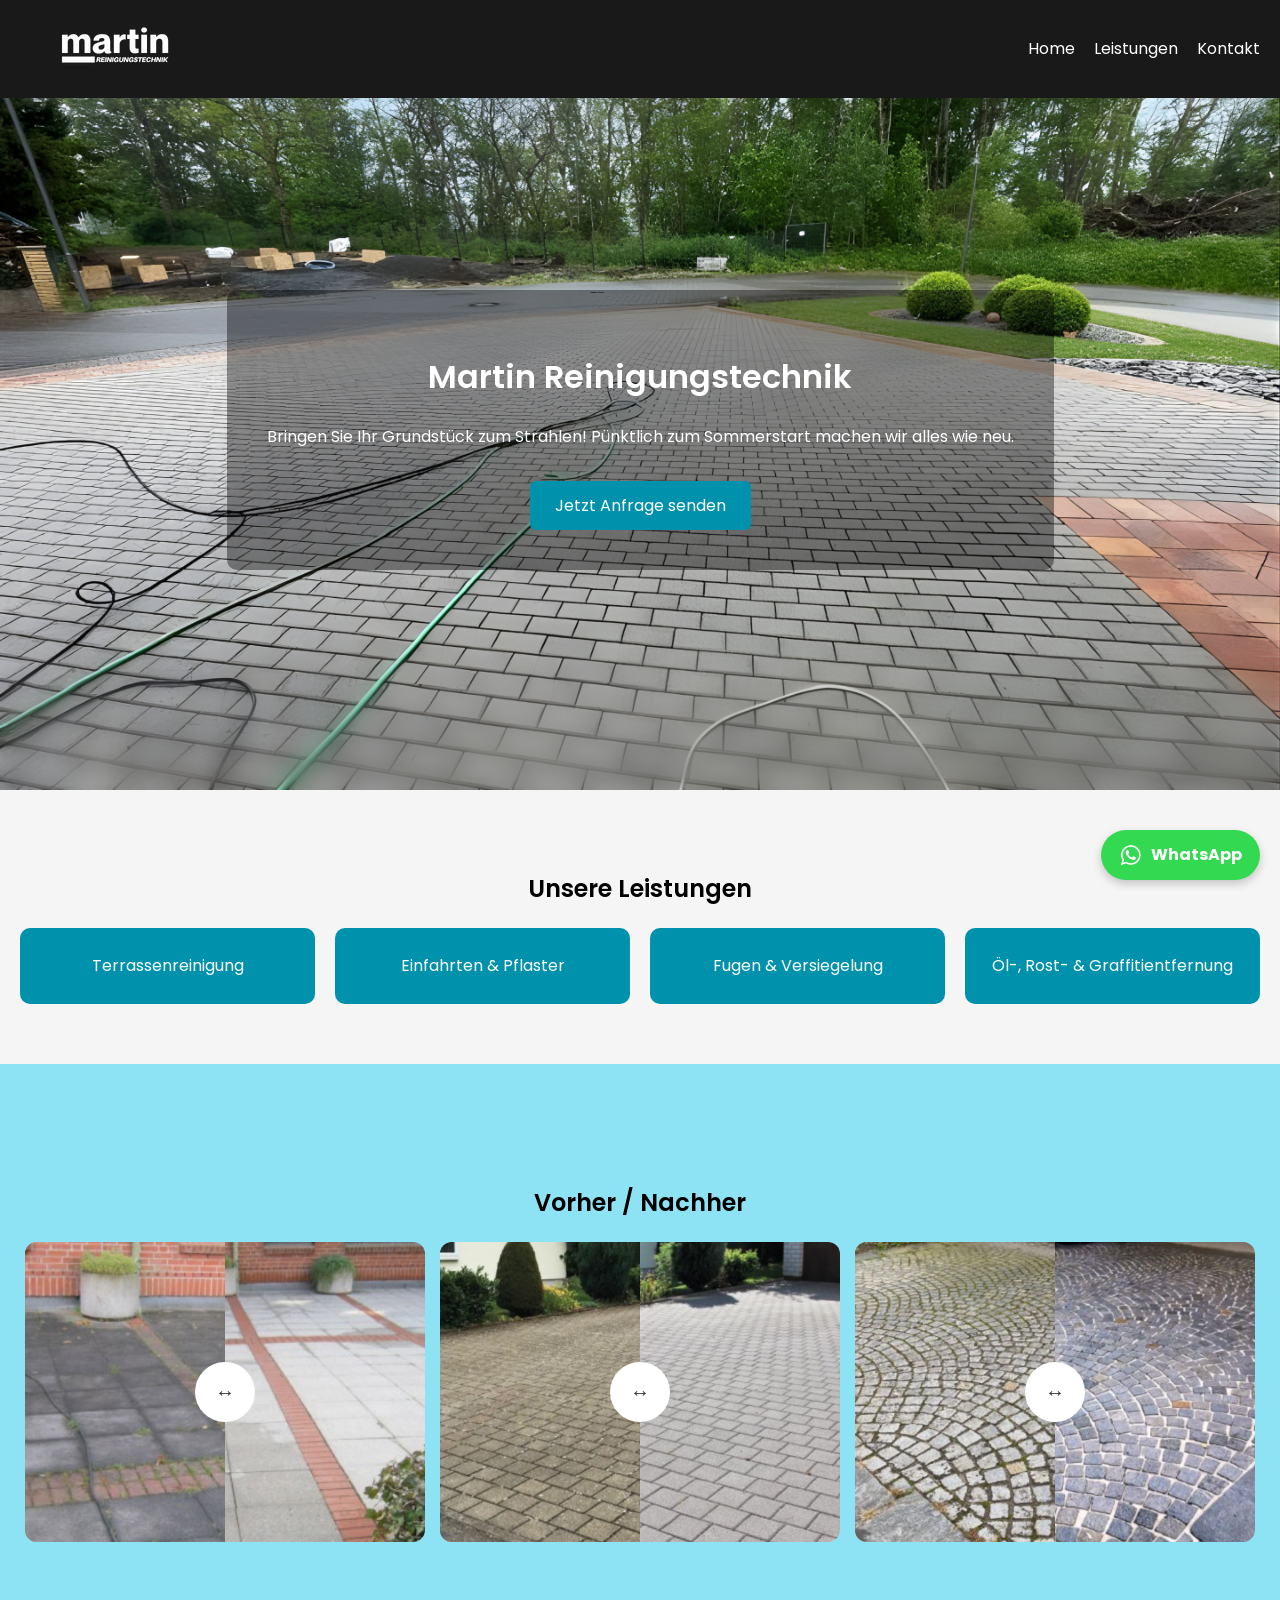
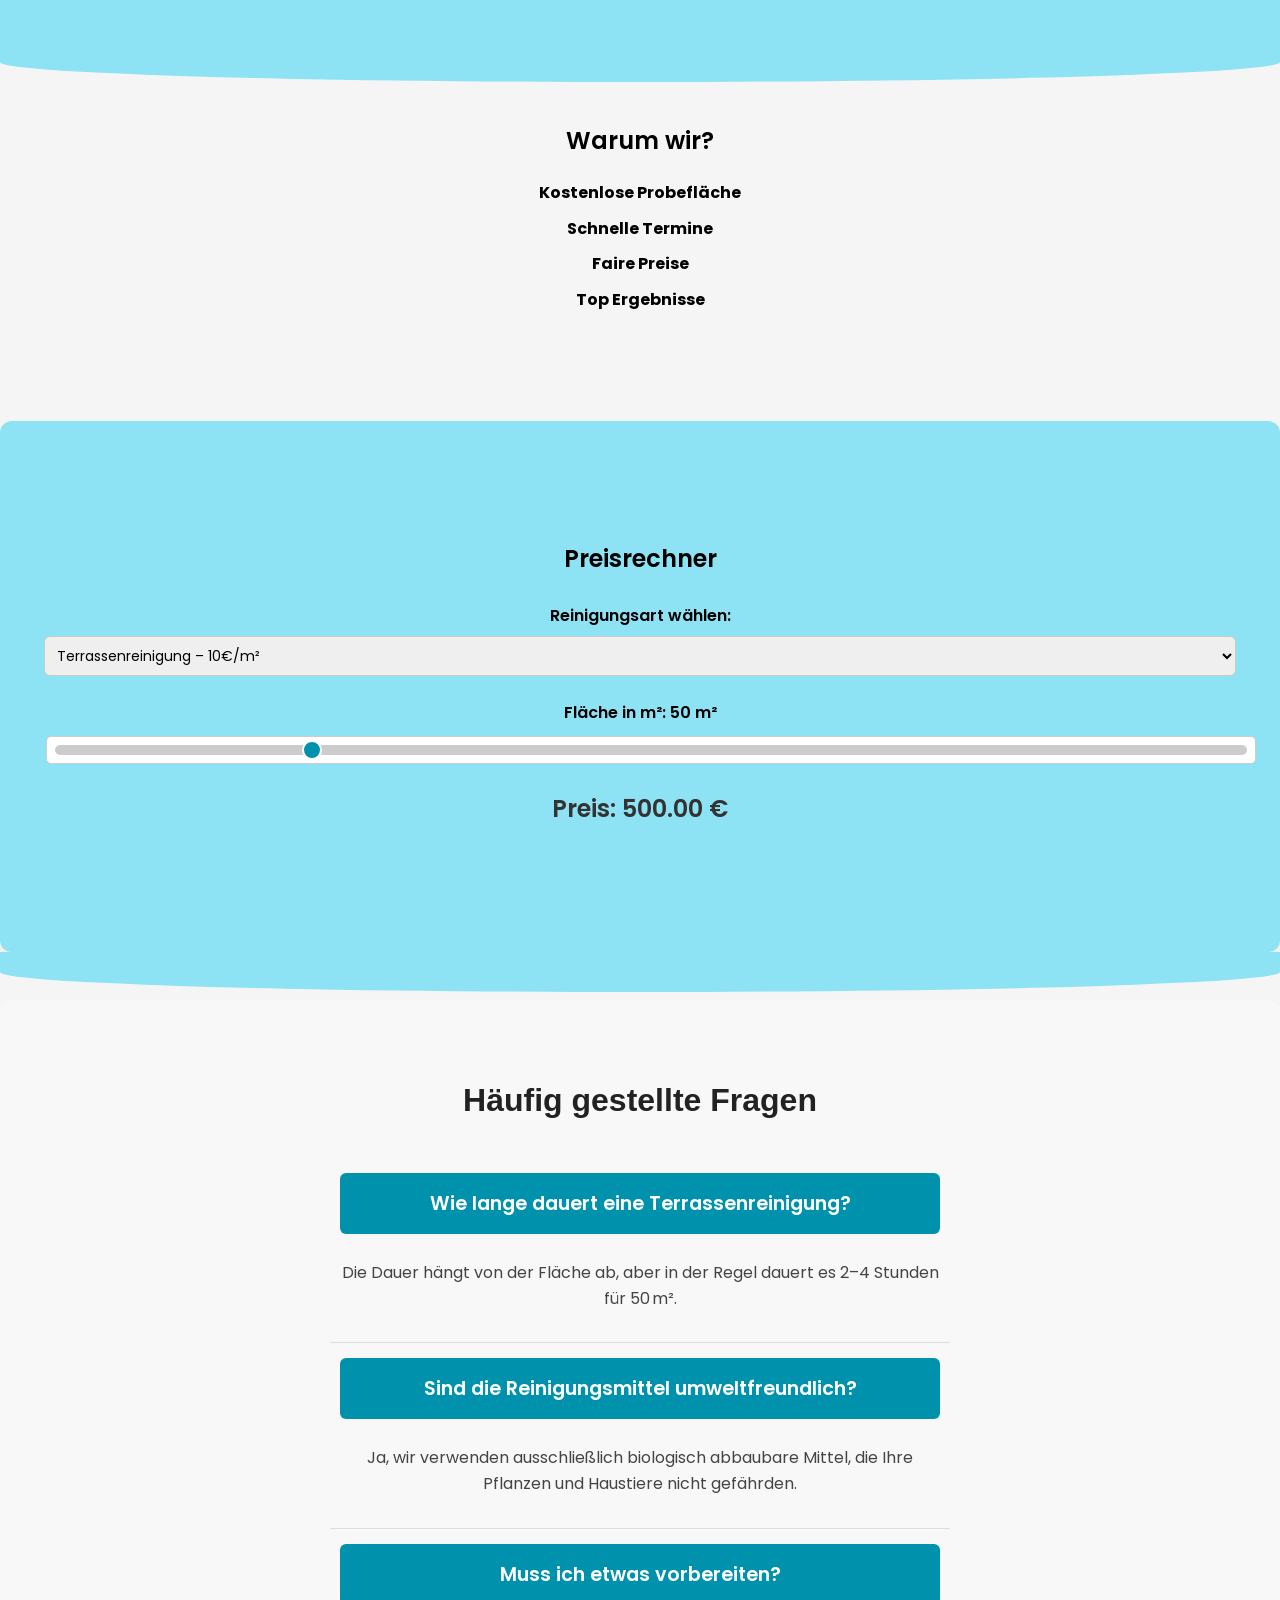
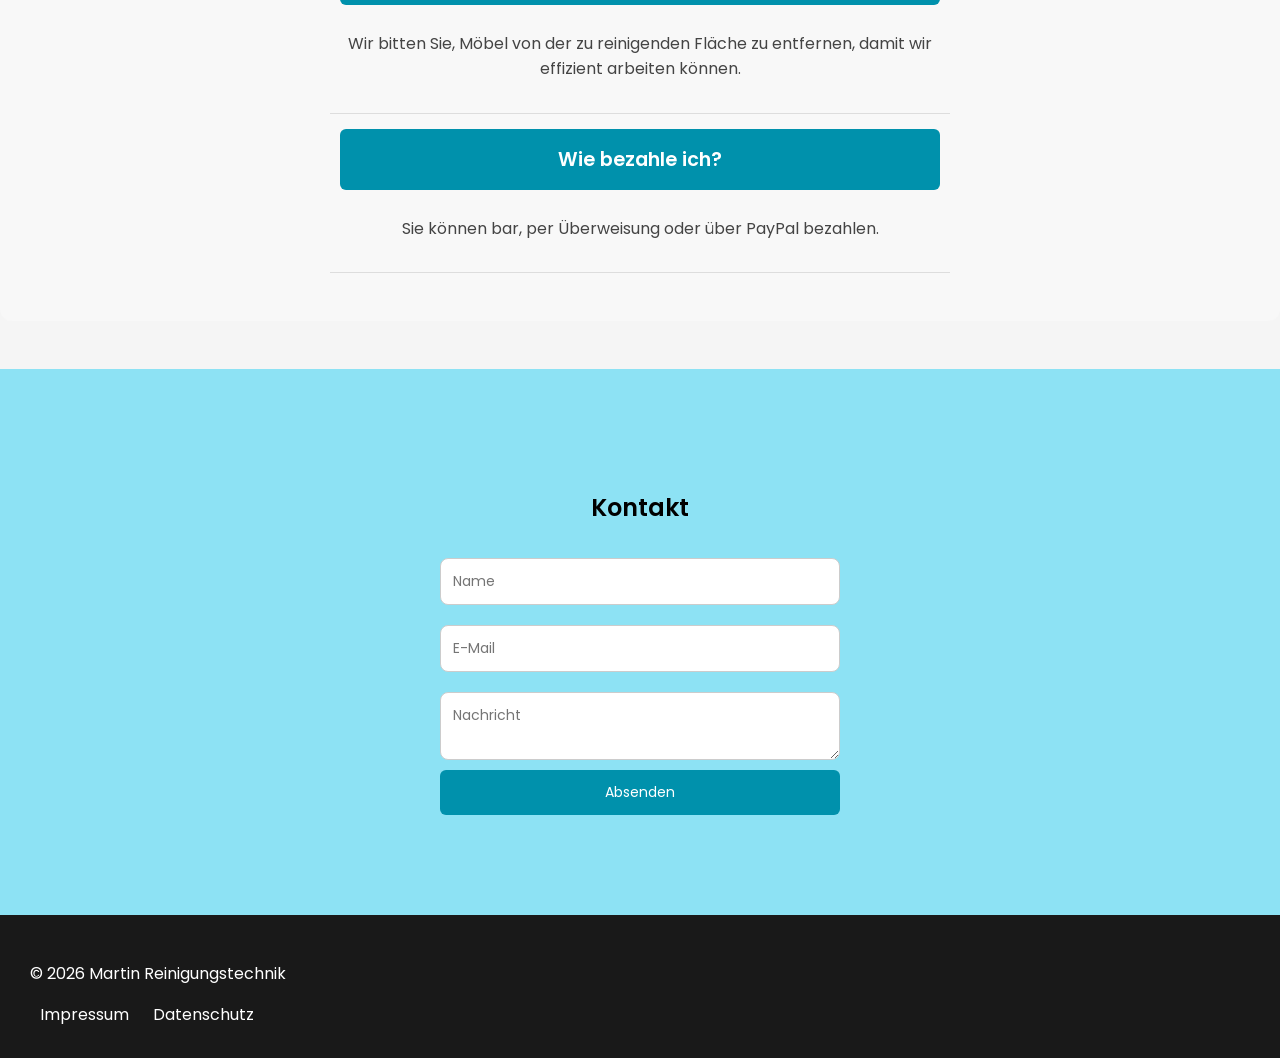
==== index.html @ 3e9d295a "Update index.html" ====
<!DOCTYPE html>
<html lang="de">
<head>
  <meta charset="UTF-8">
  <meta name="viewport" content="width=device-width, initial-scale=1.0">
  <title>Martin Reinigungstechnik Groß-Gerau</title>
  <meta property="og:title" content="Martin Reinigungstechnik">
  <meta property="og:description" content="Hofeinfahrten und Steinflächen wie neu - vom Profi">
  <link rel="icon" type="" href="">
  <link href="https://fonts.googleapis.com/css2?family=Poppins:wght@300;400;600&display=swap" rel="stylesheet">
  <link rel="stylesheet" href="css/style.css">
</head>
<body>

<!-- TOPBAR -->
<div class="topbar">
  <div class="container">
    <div class="logo">
      <img src="assets/icons/Reinigungstechnik-logo.png">
    </div>
    <nav>
      <a href="index.html">Home</a>
      <a href="index.html#leistungen">Leistungen</a>
      <a href="index.html#kontakt">Kontakt</a>
    </nav>
  </div>
</div>

<header class="hero">
  <div class="overlay">
    <h1>Martin Reinigungstechnik</h1>
    <p>Bringen Sie Ihr Grundstück zum Strahlen! Pünktlich zum Sommerstart machen wir alles wie neu.</p>
    <a href="#kontakt" class="btn">Jetzt Anfrage senden</a>
  </div>
</header>

<section class="leistungen" id="leistungen">
  <h2>Unsere Leistungen</h2>
  <div class="grid">
    <div class="card">Terrassenreinigung </div>
    <div class="card">Einfahrten & Pflaster</div>
    <div class="card">Fugen & Versiegelung</div>
    <div class="card">Öl-, Rost- & Graffitientfernung</div>
  </div>
</section>

<!-- SLIDER -->
<section class="ba-section">
  <h2>Vorher / Nachher</h2>

  <div class="ba-container">

    <div class="ba-wrap">
      <div class="ba-before" style="background-image:url('assets/images/nachher1.png');"></div>
      <div class="ba-after" style="background-image:url('assets/images/vorher1.png');"></div>
      <div class="ba-handle"></div>
    </div>

    <div class="ba-wrap">
      <div class="ba-before" style="background-image:url('assets/images/nachher2.png');"></div>
      <div class="ba-after" style="background-image:url('assets/images/vorher2.png');"></div>
      <div class="ba-handle"></div>
    </div>

    <div class="ba-wrap">
      <div class="ba-before" style="background-image:url('assets/images/nachher3.png');"></div>
      <div class="ba-after" style="background-image:url('assets/images/vorher3.png');"></div>
      <div class="ba-handle"></div>
    </div>

  </div>
</section>

<section class="vorteile">
  <h2>Warum wir?</h2>
  <ul>
    <li>Kostenlose Probefläche</li>
    <li>Schnelle Termine</li>
    <li>Faire Preise</li>
    <li>Top Ergebnisse</li>
  </ul>
</section>

  <!-- Preisrechner -->
<section class="preisrechner">
  <div class="container">
    <h2>Preisrechner</h2>
  
    <div class="input-group">
      <label for="reinigungsart">Reinigungsart wählen:</label>
      <select id="reinigungsart">
        <option value="terrasse">Terrassenreinigung – 10€/m²</option>
        <option value="einfahrt">Einfahrten & Pflaster – 12€/m²</option>
        <option value="fugen">Fugen & Versiegelung – 15€/m²</option>
      </select>
    </div>

  <div class="input-group">
    <label for="flaeche">Fläche in m²: <span id="flaecheValue">50</span> m²</label>
    <input type="range" id="flaeche" min="10" max="200" value="50">
  </div>

  <div class="preis">
    <h3>Preis: <span id="preisAnzeigen">–</span> €</h3>
  </div>
</section>

<!-- FAQ -->
<section class="faq">
  <div class="container">
  <h2>Häufig gestellte Fragen</h2>

  <div class="faq-item">
    <button class="faq-question">Wie lange dauert eine Terrassenreinigung?</button>
    <div class="faq-answer">
      <p>Die Dauer hängt von der Fläche ab, aber in der Regel dauert es 2–4 Stunden für 50 m².</p>
    </div>
  </div>

  <div class="faq-item">
    <button class="faq-question">Sind die Reinigungsmittel umweltfreundlich?</button>
    <div class="faq-answer">
      <p>Ja, wir verwenden ausschließlich biologisch abbaubare Mittel, die Ihre Pflanzen und Haustiere nicht gefährden.</p>
    </div>
  </div>

  <div class="faq-item">
    <button class="faq-question">Muss ich etwas vorbereiten?</button>
    <div class="faq-answer">
      <p>Wir bitten Sie, Möbel von der zu reinigenden Fläche zu entfernen, damit wir effizient arbeiten können.</p>
    </div>
  </div>

  <div class="faq-item">
    <button class="faq-question">Wie bezahle ich?</button>
    <div class="faq-answer">
      <p>Sie können bar, per Überweisung oder über PayPal bezahlen.</p>
    </div>
  </div>
</section>
  
<!-- NEUES ANFRAGEPORTAL -->
<section id="kontakt" class="kontakt">
  <h2>Kontakt</h2>
  <form id="contactForm">
    <input type="text" placeholder="Name" id="cfName" required>
    <input type="email" placeholder="E-Mail" id="cfEmail" required>
    <textarea placeholder="Nachricht" id="cfMessage" required></textarea>
    <button type="button" id="cfSubmit">Absenden</button>
  </form>
  <div id="cfFeedback" style="display:none; margin-top:10px; color:green;">Danke! Ihre Nachricht wurde gesendet.</div>
</section>

<footer>
  <p>© 2026 Martin Reinigungstechnik</p>
  <a href="impressum.html">Impressum</a>
  <a href="datenschutz.html">Datenschutz</a>
</footer>

<script src="js/script.js"></script>

<!-- WhatsApp Floating Button -->
<a href="https://wa.me/015567298306" target="_blank" class="whatsapp-float">
  <img src="assets/icons/whatsapp logo.png" alt="WhatsApp" />
  WhatsApp
</a>
  
</body>
</html>
---- css/style.css ----
body {
  margin:0;
  font-family: 'Poppins' , sans-serif;
  line-height:1.6;
  background: #f5f5f5;
}

/* ===== TOPBAR ===== */
.topbar {
  position:fixed;
  top:0;
  width:100%;
  background:#111;
  color:white;
  z-index:1000;
}

.topbar .container {
  display:flex;
  justify-content:space-between;
  align-items:center;
  padding:10px 20px;
}

.topbar a {
  color:white;
  margin-left:15px;
  text-decoration:none;
}

.logo {
  font-weight:bold;
}

/* Abstand wegen fixed navbar */
body {
  padding-top:60px;
}

/* ===== HERO ===== */
.hero {
  height: 80vh;
  background: url('../assets/images/HeadCover.png') center/cover no-repeat;
  color:white;
  display:flex;
  align-items:center;
  justify-content:center;
  text-align:center;
  position: relative;
  overflow: hidden;
}

.hero-img {
  width: 100%;
  height: 100%;
  object-fit: cover;
  display: block;
}

.hero::after {
  content: "";
  position: absolute;
  bottom: 0;
  left: 0;
  width: 100%;
  height: 150px;

  backdrop-filter: blur(10px);
  -webkit-backdrop-filter: blur(10px);

  mask-image: linear-gradient(to bottom, transparent, black);
  -webkit-mask-image: linear-gradient(to bottom, transparent, black);
}

.overlay {
  background:rgba(0,0,0,0.6);
  padding:40px;
  border-radius:10px;
}

.btn {
  background:#2ecc71;
  padding:12px 25px;
  color:white;
  text-decoration:none;
  display:inline-block;
  margin-top:15px;
  border-radius:5px;
}

/* ===== SECTIONS ===== */
section {
  padding:60px 20px;
  text-align:center;
}

.grid {
  display:grid;
  grid-template-columns:repeat(auto-fit,minmax(220px,1fr));
  gap:20px;
}

.card {
  background:#f4f4f4;
  padding:25px;
  border-radius:10px;
  transition:0.3s;
}

.card:hover {
  transform:translateY(-5px);
}

/* ===== SLIDER FIX ===== */
.ba-container {
  display: flex;
  gap: 5px;
  justify-content: center;
  flex-wrap: wrap;
}

.ba-wrap {
  position: relative;
  width: 100%;
  flex: 1 1 300px;
  max-width: 400px;
  height: 300px;
  margin: 0 auto;
  overflow: hidden;
  border-radius: 12px;
}

.ba-before,
.ba-after {
  position: absolute;
  top: 0;
  left: 0;
  width: 100%;
  height: 100%;
  background-size: cover;
  background-position: center;
}

.ba-after {
  clip-path: inset(0 50% 0 0);
}

.ba-handle {
  position: absolute;
  top: 50%;
  left: 50%;
  width: 60px;
  height: 60px;
  background: white;
  border-radius: 50%;
  transform: translate(-50%, -50%);
  cursor: grab;
  z-index: 10;

  display: flex;
  align-items: center;
  justify-content: center;
}

/* optional: kleiner Pfeil links/rechts */
.ba-handle::before {
  content: "↔";
  font-size: 20px;
  color: #333;
}

.ba-handle:active {
  cursor: grabbing;
}

/* ===== VORTEILE ===== */
.vorteile ul {
  list-style:none;
  padding:0;
}

.vorteile li {
  margin:10px 0;
  font-weight:bold;
}

/* ===== KONTAKT ===== */
.kontakt form {
  display:flex;
  flex-direction:column;
  max-width:400px;
  margin:auto;
}

.kontakt input,
.kontakt textarea {
  margin:10px 0;
  padding:12px;
  border-radius:5px;
  border:1px solid #ccc;
}

button {
  background:#2ecc71;
  color:white;
  padding:12px;
  border:none;
  border-radius:5px;
}

.whatsapp {
  display:inline-block;
  margin-top:15px;
  background:#25D366;
  color:white;
  padding:12px 20px;
  border-radius:5px;
}

/* ===== FOOTER ===== */
footer {
  background:#222;
  color:white;
  padding:30px;
}

footer a {
  color:#2ecc71;
  margin:0 10px;
}

/* ===== TEXT SEITEN (IMPRESSUM/DATENSCHUTZ) ===== */
.text-page {
  max-width:800px;
  margin:100px auto 50px; /* Abstand nach oben wegen Topbar */
  padding:20px;
  text-align:left;
}

.text-page h1 {
  margin-bottom:20px;
  font-size:28px;
}

.text-page p {
  margin-bottom:15px;
  line-height:1.7;
}

.preisrechner {
  background: #f9f9f9;
  padding: 2rem;
  margin: 2rem 0;
  border-radius: 12px;
  box-shadow: 0 4px 10px rgba(0,0,0,0.05);
}

.preisrechner h2 {
  text-align: center;
  margin-bottom: 1.5rem;
}

.input-group {
  margin-bottom: 1.5rem;
  display: flex;
  flex-direction: column;
}

.input-group label {
  margin-bottom: 0.5rem;
  font-weight: 600;
}

.input-group select,
.input-group input[type="range"] {
  padding: 0.5rem;
  border-radius: 6px;
  border: 1px solid #ccc;
}

.input-group input[type="range"] {
  width: 100%;
}

.preis h3 {
  text-align: center;
  font-size: 1.5rem;
  margin-top: 1rem;
  color: #333;
}

/* FAQ */
.faq {
  background: #f8f8f8; /* hellgrau, damit Fragen sichtbar sind */
  padding: 3rem 1.5rem;
  border-radius: 12px;
  margin: 3rem 0;
}

.faq h2 {
  font-family: 'Arial', sans-serif; /* gleiche Schrift wie restliche Seite */
  font-size: 2rem;
  text-align: center;
  color: #222; /* dunkle Farbe passend zu Überschriften */
  margin-bottom: 2rem;
}

.faq-item {
  margin-bottom: 1rem;
  border-bottom: 1px solid #ddd;
}

.faq-question {
  width: 100%;
  text-align: left;
  padding: 1rem 0;
  font-family: inherit;
  font-size: 1.2rem;
  font-weight: 600;
  color: #222;
  border: none;
  background: none;
  cursor: pointer;
}

.faq-answer {
  display: none;
  padding: 0.5rem 0 1rem 0;
  font-family: inherit;
  font-size: 1rem;
  color: #444;
}

/* Container fix für mittige Felder */
.container {
  max-width: 1200px; /* oder 1000px, je nach Layout */
  margin: 0 auto;
  padding: 0 1.5rem;
}

/* Preisrechner / FAQ */
.preisrechner .rechner,
.faq .faq-item {
  margin: 0 auto;
  width: 100%;
  max-width: 600px; /* begrenzt die Breite */
}

/* FAQ Fragen/Antworten */
.faq-question {
  width: 100%;
}

/* ===== Floating WhatsApp Button ===== */
.whatsapp-float {
  position: fixed;
  bottom: 20px;
  right: 20px;
  background: #32D951; /* neues Grün */
  color: white;
  padding: 12px 18px;
  border-radius: 50px;
  font-weight: bold;
  text-decoration: none;
  display: flex;
  align-items: center;
  gap: 8px;
  box-shadow: 0 4px 10px rgba(0,0,0,0.2);
  transition: transform 0.2s, box-shadow 0.2s;
  z-index: 10000;
}

.whatsapp-float:hover {
  transform: translateY(-3px);
  box-shadow: 0 6px 15px rgba(0,0,0,0.3);
}

.whatsapp-float img {
  width: 24px;
  height: 24px;
}

/* ===== FINAL SECTION STYLING FIX ===== */

.ba-section {
  background: #8DE2F4 !important;
}

.preisrechner {
  background: #8DE2F4 !important;
}

.kontakt {
  background: #8DE2F4 !important;
}

/* Mehr Abstand */
.ba-section,
.preisrechner,
.kontakt {
  padding: 100px 20px !important;
  position: relative;
}

/* Sichtbare Wellen */
.ba-section::after {
  content: "";
  position: absolute;
  bottom: -40px;
  left: 0;
  width: 100%;
  height: 40px;
  background: #8DE2F4;
  border-bottom-left-radius: 100% 40px;
  border-bottom-right-radius: 100% 40px;
}

.preisrechner::after {
  content: "";
  position: absolute;
  bottom: -40px;
  left: 0;
  width: 100%;
  height: 40px;
  background: #8DE2F4;
  border-bottom-left-radius: 100% 40px;
  border-bottom-right-radius: 100% 40px;
}

/* ===== GLOBAL FONT ===== */
body {
  font-family: 'Poppins', sans-serif;
}

/* ===== LEISTUNGEN BOXEN ===== */
.card {
  background: #0091AC !important;
  color: white !important;
  padding: 25px;
  border-radius: 10px;
  transition: 0.3s;
}

.card:hover {
  transform: translateY(-5px);
  opacity: 0.9;
}

/* ===== BUTTONS (Hero + Kontakt) ===== */
.btn,
button,
#cfSubmit {
  background: #0091AC !important;
  color: white !important;
  border: none;
  border-radius: 6px;
  padding: 12px 25px;
  cursor: pointer;
  transition: 0.3s;
}

.btn:hover,
button:hover,
#cfSubmit:hover {
  background: #007a91 !important;
}

/* ===== HEADER / HERO ===== */

/* Overlay ggf. anpassen */
.overlay {
  background: rgba(0,0,0,0.4);
}

/* ===== FOOTER ===== */
footer {
  background: #191919 !important;
  color: white;
}

/* Footer Links weiß */
footer a {
  color: white !important;
  text-decoration: none;
}

footer a:hover {
  text-decoration: underline;
}

/* ===== NAVBAR (optional angleichen) ===== */
.topbar {
  background: #191919 !important;
}

/* Links in Navbar */
.topbar a {
  color: white;
}

h1, h2, h3 {
  font-weight: 600;
}

/* ===== RANGE SLIDER STYLE ===== */
input[type="range"] {
  -webkit-appearance: none;
  width: 100%;
  height: 6px;
  background: #ddd;
  border-radius: 5px;
  outline: none;
}

/* Track (Chrome) */
input[type="range"]::-webkit-slider-runnable-track {
  height: 6px;
  background: #0091AC;
  border-radius: 5px;
}

/* Thumb (der Punkt) */
input[type="range"]::-webkit-slider-thumb {
  -webkit-appearance: none;
  width: 18px;
  height: 18px;
  background: #0091AC;
  border-radius: 50%;
  cursor: pointer;
  margin-top: -6px;
}

/* Firefox */
input[type="range"]::-moz-range-track {
  background: #0091AC;
}

input[type="range"]::-moz-range-thumb {
  background: #0091AC;
  border: none;
  border-radius: 50%;
  width: 18px;
  height: 18px;
}

input,
textarea,
select,
button {
  font-family: 'Poppins', sans-serif;
  font-size: 14px;
}

.kontakt input,
.kontakt textarea {
  border-radius: 8px;
  border: 1px solid #ccc;
  padding: 12px;
}

.kontakt input:focus,
.kontakt textarea:focus {
  outline: none;
  border-color: #0091AC;
  box-shadow: 0 0 0 2px rgba(0,145,172,0.2);
}

/* ===== FAQ FRAGEN + ANTWORTEN ZENTRIERT ===== */
.faq-item {
  display: flex;
  flex-direction: column;
  align-items: center; /* zentriert horizontal */
  justify-content: center;
  text-align: center; /* Text innerhalb zentrieren */
  padding: 15px 10px; /* optional: Abstand innen */
}

.faq-question {
  display: inline-block; /* wichtig, damit max-width wirkt */
  text-align: center;
  width: 100%;
  max-width: 600px;
}

.faq-answer {
  display: block; /* block für volle Breite */
  text-align: center;
  width: 100%;
  max-width: 600px;
  margin-top: 10px;
  padding: 0 5px; /* optional: etwas Innenabstand */
}

/* ===== PREISRECHNER SLIDER ===== */
#flaeche {
  -webkit-appearance: none;
  width: 100%;
  height: 10px; /* Track-Höhe */
  background: #fff; /* Slider-Hintergrund bleibt weiß */
  border-radius: 5px;
  outline: none;
  position: relative;
}

/* Linie selbst (grau) mit Pseudo-Element */
#flaeche::-webkit-slider-runnable-track {
  height: 10px;
  background: #ccc; /* graue Linie */
  border-radius: 5px;
}

#flaeche::-moz-range-track {
  height: 10px;
  background: #ccc; /* Firefox graue Linie */
  border-radius: 5px;
}

/* Punkt (Thumb) */
#flaeche::-webkit-slider-thumb {
  -webkit-appearance: none;
  width: 20px;
  height: 20px;
  background: #0091AC; /* blauer Punkt */
  border-radius: 50%;
  border: 2px solid white;
  cursor: pointer;
  margin-top: -5px; /* zentriert auf Track */
  transition: transform 0.2s;
}

#flaeche::-moz-range-thumb {
  width: 20px;
  height: 20px;
  background: #0091AC;
  border-radius: 50%;
  border: 2px solid white;
  cursor: pointer;
  transition: transform 0.2s;
}

/* optional Hover-Effekt auf Punkt */
#flaeche::-webkit-slider-thumb:hover {
  transform: scale(1.2);
}

#flaeche::-moz-range-thumb:hover {
  transform: scale(1.2);
}

/* ===== TOPBAR HEIGHT ===== */
.topbar {
  padding: 15px 20px; /* statt vorher 10px */
}

body {
  padding-top: 70px; /* damit Inhalt nicht unter Topbar rutscht */
}

.text-page {
  max-width: 800px;
  margin: 120px auto 60px;
  padding: 30px;
  background: white;
  border-radius: 12px;
  box-shadow: 0 5px 20px rgba(0,0,0,0.05);
}
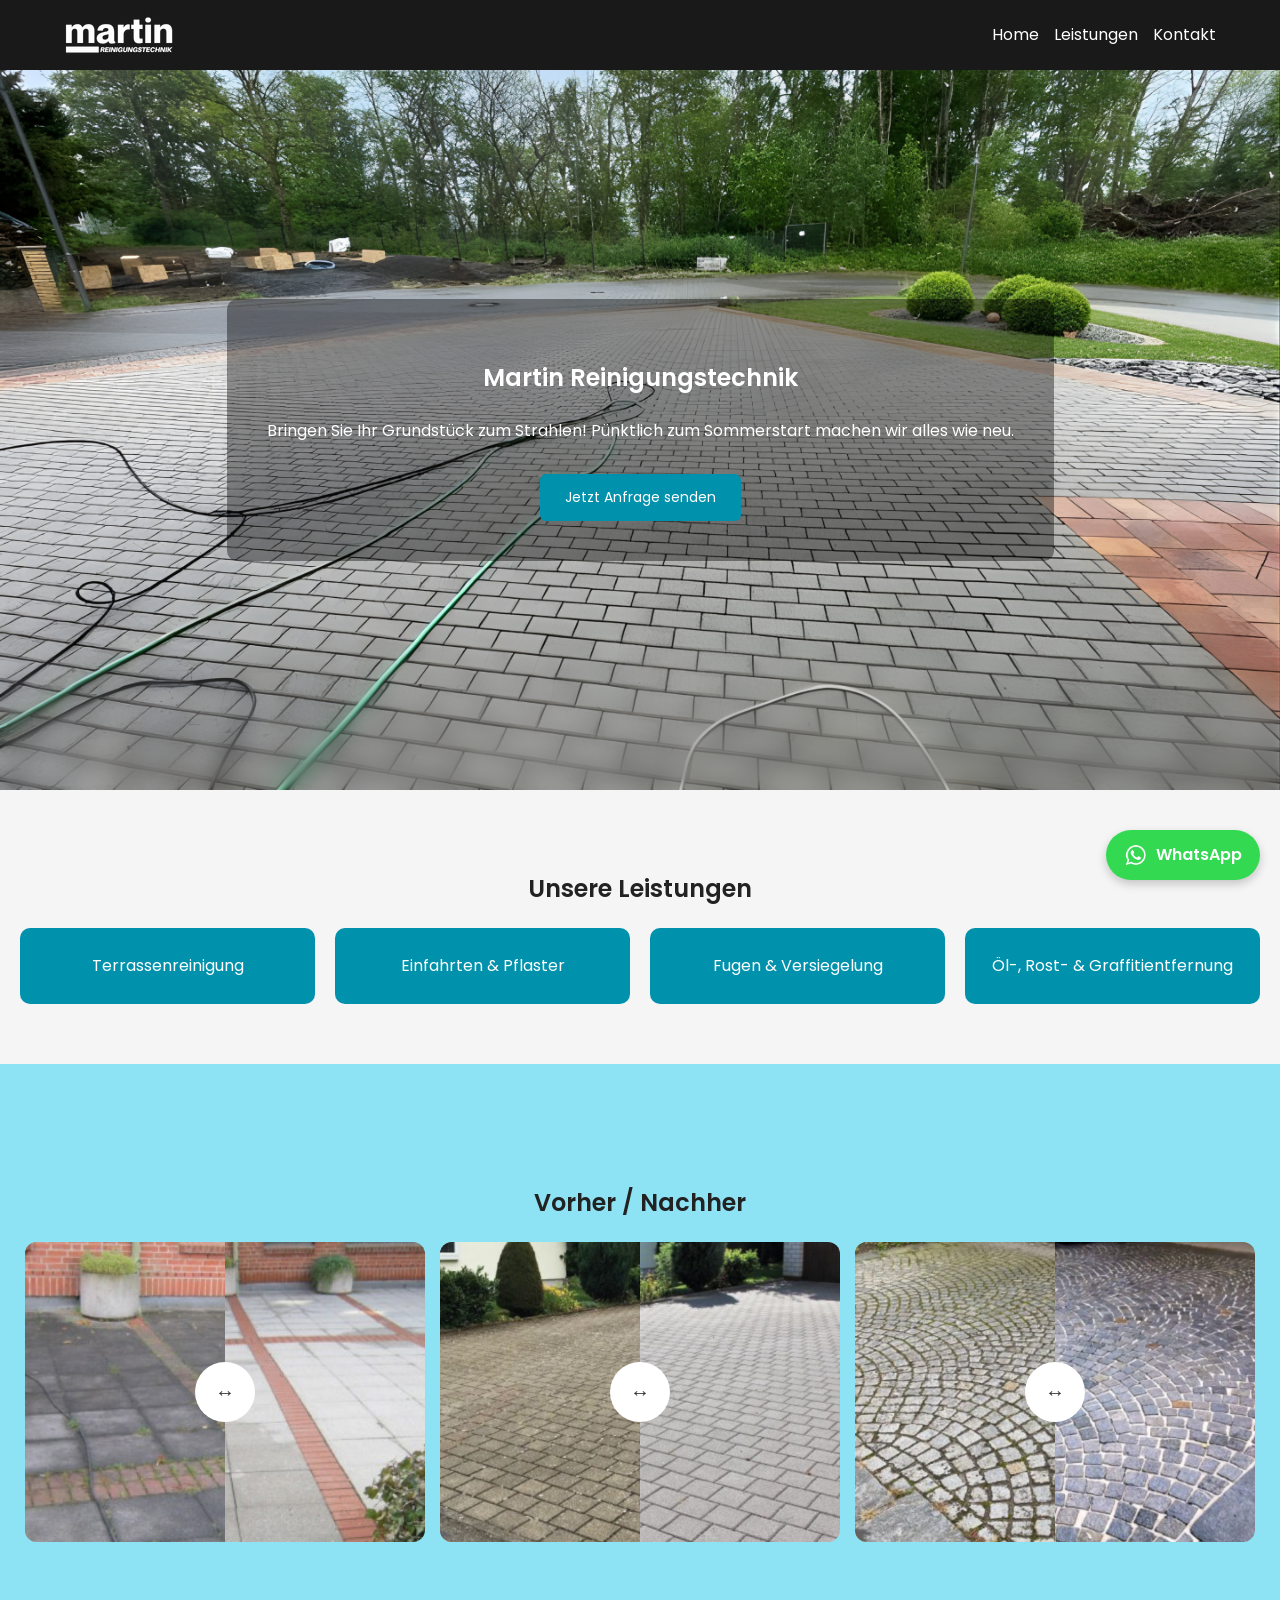
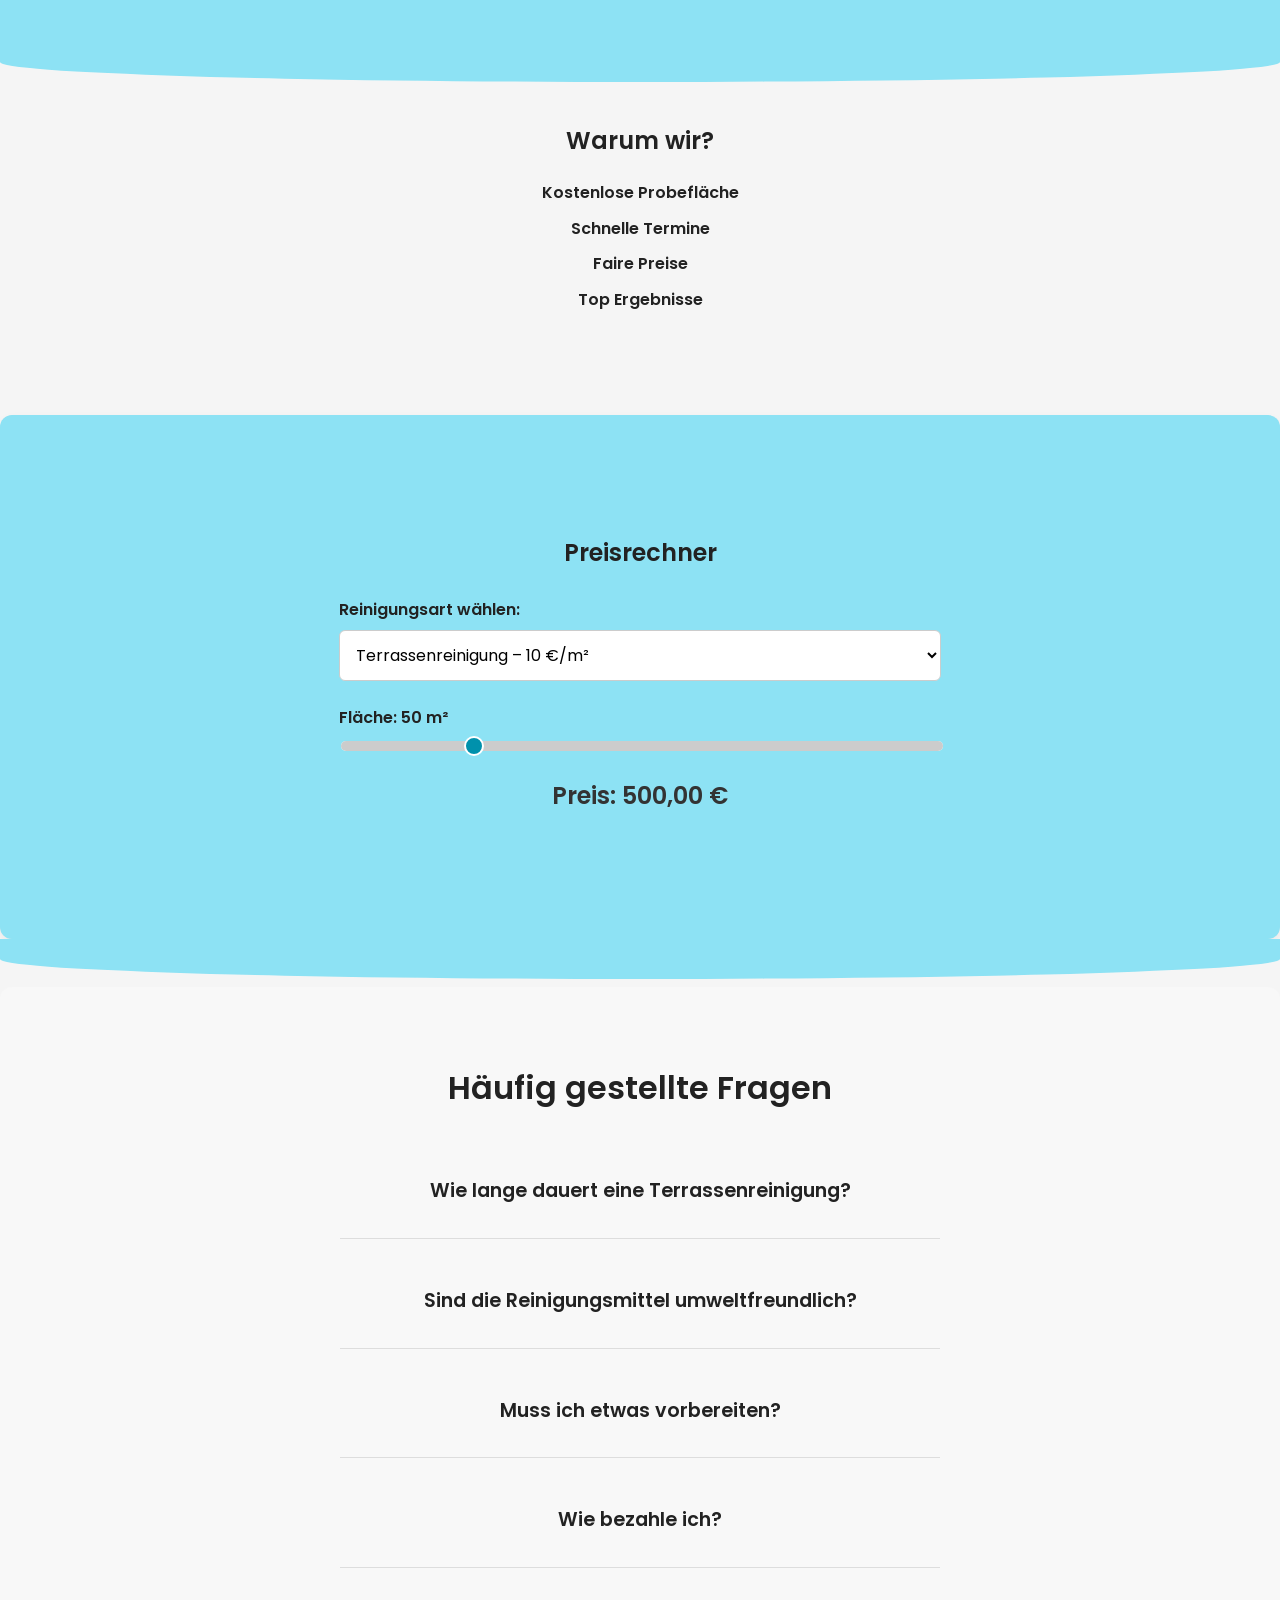
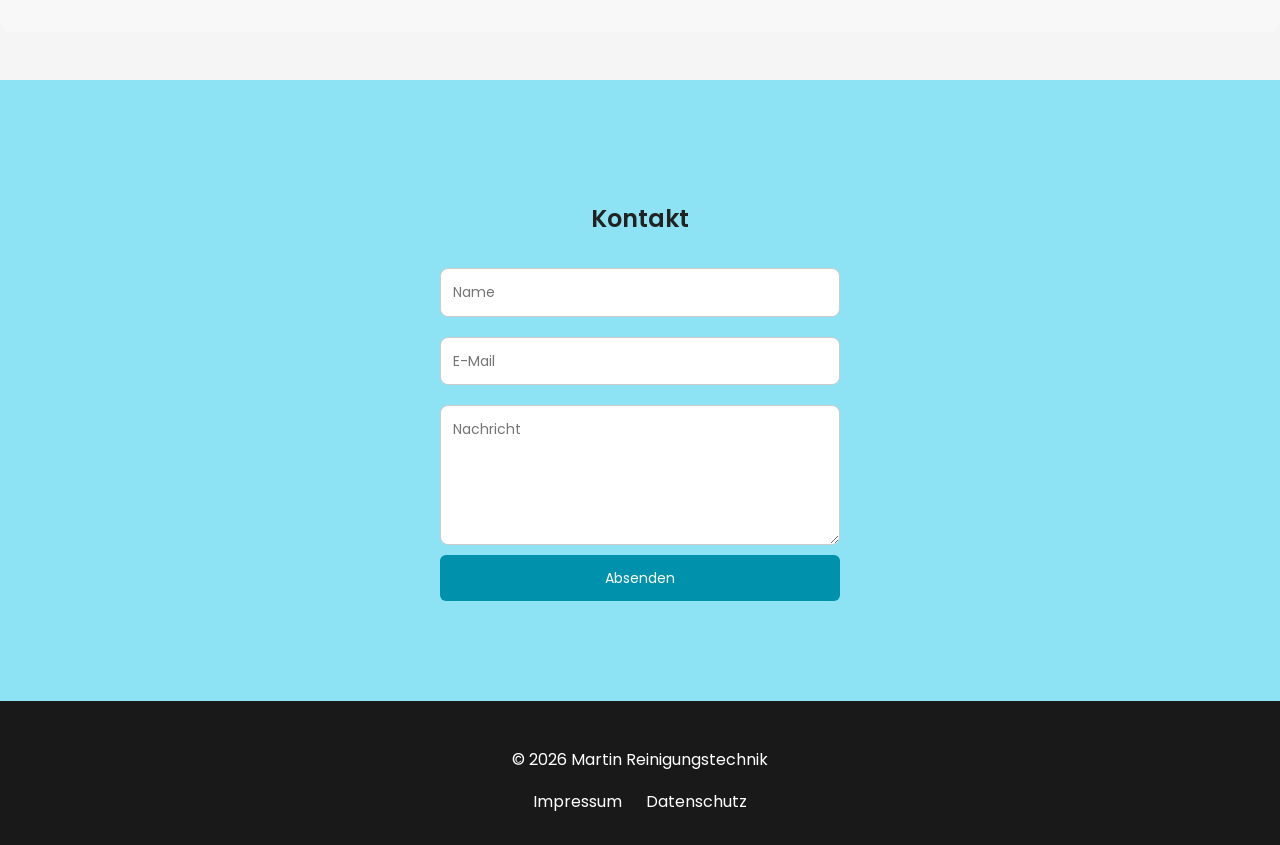
==== commit 609bfe10: "Clean up CSS and page structure" ====
--- a/index.html
+++ b/index.html
@@ -4,166 +4,173 @@
   <meta charset="UTF-8">
   <meta name="viewport" content="width=device-width, initial-scale=1.0">
   <title>Martin Reinigungstechnik Groß-Gerau</title>
+  <meta name="description" content="Professionelle Reinigung von Terrassen, Einfahrten und Pflasterflächen im Raum Groß-Gerau.">
   <meta property="og:title" content="Martin Reinigungstechnik">
-  <meta property="og:description" content="Hofeinfahrten und Steinflächen wie neu - vom Profi">
-  <link rel="icon" type="" href="">
+  <meta property="og:description" content="Hofeinfahrten und Steinflächen wie neu – vom Profi.">
+  <link rel="icon" type="image/png" href="assets/icons/m.png">
+  <link rel="preconnect" href="https://fonts.googleapis.com">
+  <link rel="preconnect" href="https://fonts.gstatic.com" crossorigin>
   <link href="https://fonts.googleapis.com/css2?family=Poppins:wght@300;400;600&display=swap" rel="stylesheet">
   <link rel="stylesheet" href="css/style.css">
 </head>
 <body>
+  <header class="topbar">
+    <div class="container">
+      <a class="logo" href="index.html" aria-label="Zur Startseite">
+        <img src="assets/icons/Reinigungstechnik-logo.png" alt="Martin Reinigungstechnik">
+      </a>
 
-<!-- TOPBAR -->
-<div class="topbar">
-  <div class="container">
-    <div class="logo">
-      <img src="assets/icons/Reinigungstechnik-logo.png">
+      <nav aria-label="Hauptnavigation">
+        <a href="index.html">Home</a>
+        <a href="#leistungen">Leistungen</a>
+        <a href="#kontakt">Kontakt</a>
+      </nav>
     </div>
-    <nav>
-      <a href="index.html">Home</a>
-      <a href="index.html#leistungen">Leistungen</a>
-      <a href="index.html#kontakt">Kontakt</a>
-    </nav>
-  </div>
-</div>
+  </header>
 
-<header class="hero">
-  <div class="overlay">
-    <h1>Martin Reinigungstechnik</h1>
-    <p>Bringen Sie Ihr Grundstück zum Strahlen! Pünktlich zum Sommerstart machen wir alles wie neu.</p>
-    <a href="#kontakt" class="btn">Jetzt Anfrage senden</a>
-  </div>
-</header>
+  <main>
+    <section class="hero">
+      <div class="overlay">
+        <h1>Martin Reinigungstechnik</h1>
+        <p>Bringen Sie Ihr Grundstück zum Strahlen! Pünktlich zum Sommerstart machen wir alles wie neu.</p>
+        <a href="#kontakt" class="btn">Jetzt Anfrage senden</a>
+      </div>
+    </section>
 
-<section class="leistungen" id="leistungen">
-  <h2>Unsere Leistungen</h2>
-  <div class="grid">
-    <div class="card">Terrassenreinigung </div>
-    <div class="card">Einfahrten & Pflaster</div>
-    <div class="card">Fugen & Versiegelung</div>
-    <div class="card">Öl-, Rost- & Graffitientfernung</div>
-  </div>
-</section>
+    <section class="leistungen" id="leistungen">
+      <h2>Unsere Leistungen</h2>
+      <div class="grid">
+        <div class="card">Terrassenreinigung</div>
+        <div class="card">Einfahrten &amp; Pflaster</div>
+        <div class="card">Fugen &amp; Versiegelung</div>
+        <div class="card">Öl-, Rost- &amp; Graffitientfernung</div>
+      </div>
+    </section>
 
-<!-- SLIDER -->
-<section class="ba-section">
-  <h2>Vorher / Nachher</h2>
+    <section class="ba-section" aria-labelledby="ba-heading">
+      <h2 id="ba-heading">Vorher / Nachher</h2>
 
-  <div class="ba-container">
+      <div class="ba-container">
+        <div class="ba-wrap">
+          <div class="ba-before" style="background-image: url('assets/images/nachher1.png');"></div>
+          <div class="ba-after" style="background-image: url('assets/images/vorher1.png');"></div>
+          <button class="ba-handle" type="button" aria-label="Vorher-Nachher-Vergleich verschieben"></button>
+        </div>
 
-    <div class="ba-wrap">
-      <div class="ba-before" style="background-image:url('assets/images/nachher1.png');"></div>
-      <div class="ba-after" style="background-image:url('assets/images/vorher1.png');"></div>
-      <div class="ba-handle"></div>
-    </div>
+        <div class="ba-wrap">
+          <div class="ba-before" style="background-image: url('assets/images/nachher2.png');"></div>
+          <div class="ba-after" style="background-image: url('assets/images/vorher2.png');"></div>
+          <button class="ba-handle" type="button" aria-label="Vorher-Nachher-Vergleich verschieben"></button>
+        </div>
 
-    <div class="ba-wrap">
-      <div class="ba-before" style="background-image:url('assets/images/nachher2.png');"></div>
-      <div class="ba-after" style="background-image:url('assets/images/vorher2.png');"></div>
-      <div class="ba-handle"></div>
-    </div>
+        <div class="ba-wrap">
+          <div class="ba-before" style="background-image: url('assets/images/nachher3.png');"></div>
+          <div class="ba-after" style="background-image: url('assets/images/vorher3.png');"></div>
+          <button class="ba-handle" type="button" aria-label="Vorher-Nachher-Vergleich verschieben"></button>
+        </div>
+      </div>
+    </section>
 
-    <div class="ba-wrap">
-      <div class="ba-before" style="background-image:url('assets/images/nachher3.png');"></div>
-      <div class="ba-after" style="background-image:url('assets/images/vorher3.png');"></div>
-      <div class="ba-handle"></div>
-    </div>
+    <section class="vorteile">
+      <h2>Warum wir?</h2>
+      <ul>
+        <li>Kostenlose Probefläche</li>
+        <li>Schnelle Termine</li>
+        <li>Faire Preise</li>
+        <li>Top Ergebnisse</li>
+      </ul>
+    </section>
 
-  </div>
-</section>
+    <section class="preisrechner" aria-labelledby="preisrechner-heading">
+      <div class="container">
+        <h2 id="preisrechner-heading">Preisrechner</h2>
 
-<section class="vorteile">
-  <h2>Warum wir?</h2>
-  <ul>
-    <li>Kostenlose Probefläche</li>
-    <li>Schnelle Termine</li>
-    <li>Faire Preise</li>
-    <li>Top Ergebnisse</li>
-  </ul>
-</section>
+        <div class="input-group">
+          <label for="reinigungsart">Reinigungsart wählen:</label>
+          <select id="reinigungsart">
+            <option value="terrasse">Terrassenreinigung – 10 €/m²</option>
+            <option value="einfahrt">Einfahrten &amp; Pflaster – 12 €/m²</option>
+            <option value="fugen">Fugen &amp; Versiegelung – 15 €/m²</option>
+          </select>
+        </div>
 
-  <!-- Preisrechner -->
-<section class="preisrechner">
-  <div class="container">
-    <h2>Preisrechner</h2>
-  
-    <div class="input-group">
-      <label for="reinigungsart">Reinigungsart wählen:</label>
-      <select id="reinigungsart">
-        <option value="terrasse">Terrassenreinigung – 10€/m²</option>
-        <option value="einfahrt">Einfahrten & Pflaster – 12€/m²</option>
-        <option value="fugen">Fugen & Versiegelung – 15€/m²</option>
-      </select>
-    </div>
+        <div class="input-group">
+          <label for="flaeche">Fläche: <span id="flaecheValue">50</span> m²</label>
+          <input type="range" id="flaeche" min="10" max="200" value="50">
+        </div>
 
-  <div class="input-group">
-    <label for="flaeche">Fläche in m²: <span id="flaecheValue">50</span> m²</label>
-    <input type="range" id="flaeche" min="10" max="200" value="50">
-  </div>
+        <div class="preis" aria-live="polite">
+          <h3>Preis: <span id="preisAnzeigen">–</span> €</h3>
+        </div>
+      </div>
+    </section>
 
-  <div class="preis">
-    <h3>Preis: <span id="preisAnzeigen">–</span> €</h3>
-  </div>
-</section>
+    <section class="faq" aria-labelledby="faq-heading">
+      <div class="container">
+        <h2 id="faq-heading">Häufig gestellte Fragen</h2>
 
-<!-- FAQ -->
-<section class="faq">
-  <div class="container">
-  <h2>Häufig gestellte Fragen</h2>
+        <div class="faq-item">
+          <button class="faq-question" type="button" aria-expanded="false" aria-controls="faq-answer-1">
+            Wie lange dauert eine Terrassenreinigung?
+          </button>
+          <div class="faq-answer" id="faq-answer-1">
+            <p>Die Dauer hängt von der Fläche ab, aber in der Regel dauert es 2–4 Stunden für 50 m².</p>
+          </div>
+        </div>
 
-  <div class="faq-item">
-    <button class="faq-question">Wie lange dauert eine Terrassenreinigung?</button>
-    <div class="faq-answer">
-      <p>Die Dauer hängt von der Fläche ab, aber in der Regel dauert es 2–4 Stunden für 50 m².</p>
-    </div>
-  </div>
+        <div class="faq-item">
+          <button class="faq-question" type="button" aria-expanded="false" aria-controls="faq-answer-2">
+            Sind die Reinigungsmittel umweltfreundlich?
+          </button>
+          <div class="faq-answer" id="faq-answer-2">
+            <p>Ja, wir verwenden ausschließlich biologisch abbaubare Mittel, die Ihre Pflanzen und Haustiere nicht gefährden.</p>
+          </div>
+        </div>
 
-  <div class="faq-item">
-    <button class="faq-question">Sind die Reinigungsmittel umweltfreundlich?</button>
-    <div class="faq-answer">
-      <p>Ja, wir verwenden ausschließlich biologisch abbaubare Mittel, die Ihre Pflanzen und Haustiere nicht gefährden.</p>
-    </div>
-  </div>
+        <div class="faq-item">
+          <button class="faq-question" type="button" aria-expanded="false" aria-controls="faq-answer-3">
+            Muss ich etwas vorbereiten?
+          </button>
+          <div class="faq-answer" id="faq-answer-3">
+            <p>Wir bitten Sie, Möbel von der zu reinigenden Fläche zu entfernen, damit wir effizient arbeiten können.</p>
+          </div>
+        </div>
 
-  <div class="faq-item">
-    <button class="faq-question">Muss ich etwas vorbereiten?</button>
-    <div class="faq-answer">
-      <p>Wir bitten Sie, Möbel von der zu reinigenden Fläche zu entfernen, damit wir effizient arbeiten können.</p>
-    </div>
-  </div>
+        <div class="faq-item">
+          <button class="faq-question" type="button" aria-expanded="false" aria-controls="faq-answer-4">
+            Wie bezahle ich?
+          </button>
+          <div class="faq-answer" id="faq-answer-4">
+            <p>Sie können bar, per Überweisung oder über PayPal bezahlen.</p>
+          </div>
+        </div>
+      </div>
+    </section>
 
-  <div class="faq-item">
-    <button class="faq-question">Wie bezahle ich?</button>
-    <div class="faq-answer">
-      <p>Sie können bar, per Überweisung oder über PayPal bezahlen.</p>
-    </div>
-  </div>
-</section>
-  
-<!-- NEUES ANFRAGEPORTAL -->
-<section id="kontakt" class="kontakt">
-  <h2>Kontakt</h2>
-  <form id="contactForm">
-    <input type="text" placeholder="Name" id="cfName" required>
-    <input type="email" placeholder="E-Mail" id="cfEmail" required>
-    <textarea placeholder="Nachricht" id="cfMessage" required></textarea>
-    <button type="button" id="cfSubmit">Absenden</button>
-  </form>
-  <div id="cfFeedback" style="display:none; margin-top:10px; color:green;">Danke! Ihre Nachricht wurde gesendet.</div>
-</section>
+    <section id="kontakt" class="kontakt">
+      <h2>Kontakt</h2>
+      <form id="contactForm">
+        <input type="text" placeholder="Name" aria-label="Name" id="cfName" autocomplete="name" required>
+        <input type="email" placeholder="E-Mail" aria-label="E-Mail" id="cfEmail" autocomplete="email" required>
+        <textarea placeholder="Nachricht" aria-label="Nachricht" id="cfMessage" required></textarea>
 
-<footer>
-  <p>© 2026 Martin Reinigungstechnik</p>
-  <a href="impressum.html">Impressum</a>
-  <a href="datenschutz.html">Datenschutz</a>
-</footer>
+        <button type="submit" id="cfSubmit">Absenden</button>
+      </form>
+      <p id="cfFeedback" class="form-feedback" hidden>Danke! Ihre Nachricht wurde gesendet.</p>
+    </section>
+  </main>
 
-<script src="js/script.js"></script>
+  <footer>
+    <p>© 2026 Martin Reinigungstechnik</p>
+    <a href="impressum.html">Impressum</a>
+    <a href="datenschutz.html">Datenschutz</a>
+  </footer>
 
-<!-- WhatsApp Floating Button -->
-<a href="https://wa.me/015567298306" target="_blank" class="whatsapp-float">
-  <img src="assets/icons/whatsapp logo.png" alt="WhatsApp" />
-  WhatsApp
-</a>
-  
+  <a href="https://wa.me/015567298306" target="_blank" rel="noopener noreferrer" class="whatsapp-float">
+    <img src="assets/icons/whatsapp logo.png" alt="">
+    WhatsApp
+  </a>
+
+  <script src="js/script.js"></script>
 </body>
 </html>
--- a/css/style.css
+++ b/css/style.css
@@ -1,133 +1,225 @@
+:root {
+  --color-primary: #0091ac;
+  --color-primary-dark: #007a91;
+  --color-accent-light: #8de2f4;
+  --color-dark: #191919;
+  --color-page: #f5f5f5;
+  --color-text: #222;
+  --color-border: #ccc;
+  --content-width: 1200px;
+}
+
+* {
+  box-sizing: border-box;
+}
+
+html {
+  scroll-behavior: smooth;
+}
+
 body {
-  margin:0;
-  font-family: 'Poppins' , sans-serif;
-  line-height:1.6;
-  background: #f5f5f5;
+  margin: 0;
+  padding-top: 70px;
+  background: var(--color-page);
+  color: var(--color-text);
+  font-family: 'Poppins', sans-serif;
+  line-height: 1.6;
+}
+
+img {
+  max-width: 100%;
+}
+
+button,
+input,
+textarea,
+select {
+  font: inherit;
+}
+
+h1,
+h2,
+h3 {
+  font-weight: 600;
+}
+
+.container {
+  width: 100%;
+  max-width: var(--content-width);
+  margin: 0 auto;
+  padding: 0 1.5rem;
 }
 
 /* ===== TOPBAR ===== */
 .topbar {
-  position:fixed;
-  top:0;
-  width:100%;
-  background:#111;
-  color:white;
-  z-index:1000;
+  position: fixed;
+  top: 0;
+  left: 0;
+  width: 100%;
+  background: var(--color-dark);
+  color: white;
+  z-index: 1000;
 }
 
 .topbar .container {
-  display:flex;
-  justify-content:space-between;
-  align-items:center;
-  padding:10px 20px;
+  display: flex;
+  min-height: 70px;
+  align-items: center;
+  justify-content: space-between;
+}
+
+.logo {
+  display: flex;
+  align-items: center;
+}
+
+.logo img {
+  display: block;
+  width: 110px;
+  height: 40px;
+}
+
+.topbar nav {
+  display: flex;
+  align-items: center;
+  gap: 15px;
 }
 
 .topbar a {
-  color:white;
-  margin-left:15px;
-  text-decoration:none;
-}
-
-.logo {
-  font-weight:bold;
-}
-
-/* Abstand wegen fixed navbar */
-body {
-  padding-top:60px;
+  color: white;
+  text-decoration: none;
+}
+
+.topbar a:hover,
+.topbar a:focus-visible {
+  text-decoration: underline;
 }
 
 /* ===== HERO ===== */
 .hero {
+  position: relative;
+  display: flex;
   height: 80vh;
-  background: url('../assets/images/HeadCover.png') center/cover no-repeat;
-  color:white;
-  display:flex;
-  align-items:center;
-  justify-content:center;
-  text-align:center;
-  position: relative;
+  min-height: 480px;
+  align-items: center;
+  justify-content: center;
   overflow: hidden;
-}
-
-.hero-img {
-  width: 100%;
-  height: 100%;
-  object-fit: cover;
-  display: block;
+  background: url('../assets/images/HeadCover.png') center / cover no-repeat;
+  color: white;
+  text-align: center;
 }
 
 .hero::after {
-  content: "";
+  content: '';
   position: absolute;
   bottom: 0;
   left: 0;
   width: 100%;
   height: 150px;
-
   backdrop-filter: blur(10px);
   -webkit-backdrop-filter: blur(10px);
-
   mask-image: linear-gradient(to bottom, transparent, black);
   -webkit-mask-image: linear-gradient(to bottom, transparent, black);
+  pointer-events: none;
 }
 
 .overlay {
-  background:rgba(0,0,0,0.6);
-  padding:40px;
-  border-radius:10px;
+  position: relative;
+  z-index: 1;
+  max-width: 850px;
+  margin: 20px;
+  padding: 40px;
+  border-radius: 10px;
+  background: rgba(0, 0, 0, 0.4);
+}
+
+/* ===== BUTTONS ===== */
+.btn,
+#cfSubmit {
+  border: none;
+  border-radius: 6px;
+  background: var(--color-primary);
+  color: white;
+  cursor: pointer;
+  font-family: 'Poppins', sans-serif;
+  font-size: 14px;
+  padding: 12px 25px;
+  transition: background 0.3s, transform 0.2s;
 }
 
 .btn {
-  background:#2ecc71;
-  padding:12px 25px;
-  color:white;
-  text-decoration:none;
-  display:inline-block;
-  margin-top:15px;
-  border-radius:5px;
+  display: inline-block;
+  margin-top: 15px;
+  text-decoration: none;
+}
+
+.btn:hover,
+#cfSubmit:hover {
+  background: var(--color-primary-dark);
+}
+
+.btn:focus-visible,
+button:focus-visible,
+input:focus-visible,
+textarea:focus-visible,
+select:focus-visible,
+.ba-handle:focus-visible {
+  outline: 3px solid rgba(0, 145, 172, 0.35);
+  outline-offset: 3px;
 }
 
 /* ===== SECTIONS ===== */
 section {
-  padding:60px 20px;
-  text-align:center;
+  padding: 60px 20px;
+  text-align: center;
 }
 
 .grid {
-  display:grid;
-  grid-template-columns:repeat(auto-fit,minmax(220px,1fr));
-  gap:20px;
+  display: grid;
+  grid-template-columns: repeat(auto-fit, minmax(220px, 1fr));
+  gap: 20px;
 }
 
 .card {
-  background:#f4f4f4;
-  padding:25px;
-  border-radius:10px;
-  transition:0.3s;
+  padding: 25px;
+  border-radius: 10px;
+  background: var(--color-primary);
+  color: white;
+  transition: transform 0.3s, opacity 0.3s;
 }
 
 .card:hover {
-  transform:translateY(-5px);
-}
-
-/* ===== SLIDER FIX ===== */
+  transform: translateY(-5px);
+  opacity: 0.9;
+}
+
+/* ===== VORHER / NACHHER ===== */
+.ba-section,
+.preisrechner,
+.kontakt {
+  position: relative;
+  padding: 100px 20px;
+  background: var(--color-accent-light);
+}
+
 .ba-container {
   display: flex;
+  flex-wrap: wrap;
+  justify-content: center;
   gap: 5px;
-  justify-content: center;
-  flex-wrap: wrap;
 }
 
 .ba-wrap {
   position: relative;
-  width: 100%;
   flex: 1 1 300px;
+  width: 100%;
   max-width: 400px;
   height: 300px;
   margin: 0 auto;
   overflow: hidden;
   border-radius: 12px;
+  touch-action: none;
+  user-select: none;
 }
 
 .ba-before,
@@ -137,8 +229,8 @@
   left: 0;
   width: 100%;
   height: 100%;
+  background-position: center;
   background-size: cover;
-  background-position: center;
 }
 
 .ba-after {
@@ -149,121 +241,77 @@
   position: absolute;
   top: 50%;
   left: 50%;
+  z-index: 10;
+  display: flex;
   width: 60px;
   height: 60px;
-  background: white;
-  border-radius: 50%;
-  transform: translate(-50%, -50%);
-  cursor: grab;
-  z-index: 10;
-
-  display: flex;
   align-items: center;
   justify-content: center;
-}
-
-/* optional: kleiner Pfeil links/rechts */
+  border-radius: 50%;
+  border: none;
+  padding: 0;
+  background: white;
+  color: #333;
+  cursor: grab;
+  transform: translate(-50%, -50%);
+}
+
 .ba-handle::before {
-  content: "↔";
+  content: '↔';
   font-size: 20px;
-  color: #333;
 }
 
 .ba-handle:active {
   cursor: grabbing;
 }
 
+.ba-section::after,
+.preisrechner::after {
+  content: '';
+  position: absolute;
+  bottom: -40px;
+  left: 0;
+  z-index: 1;
+  width: 100%;
+  height: 40px;
+  border-bottom-right-radius: 100% 40px;
+  border-bottom-left-radius: 100% 40px;
+  background: var(--color-accent-light);
+  pointer-events: none;
+}
+
 /* ===== VORTEILE ===== */
 .vorteile ul {
-  list-style:none;
-  padding:0;
+  margin: 0;
+  padding: 0;
+  list-style: none;
 }
 
 .vorteile li {
-  margin:10px 0;
-  font-weight:bold;
-}
-
-/* ===== KONTAKT ===== */
-.kontakt form {
-  display:flex;
-  flex-direction:column;
-  max-width:400px;
-  margin:auto;
-}
-
-.kontakt input,
-.kontakt textarea {
-  margin:10px 0;
-  padding:12px;
-  border-radius:5px;
-  border:1px solid #ccc;
-}
-
-button {
-  background:#2ecc71;
-  color:white;
-  padding:12px;
-  border:none;
-  border-radius:5px;
-}
-
-.whatsapp {
-  display:inline-block;
-  margin-top:15px;
-  background:#25D366;
-  color:white;
-  padding:12px 20px;
-  border-radius:5px;
-}
-
-/* ===== FOOTER ===== */
-footer {
-  background:#222;
-  color:white;
-  padding:30px;
-}
-
-footer a {
-  color:#2ecc71;
-  margin:0 10px;
-}
-
-/* ===== TEXT SEITEN (IMPRESSUM/DATENSCHUTZ) ===== */
-.text-page {
-  max-width:800px;
-  margin:100px auto 50px; /* Abstand nach oben wegen Topbar */
-  padding:20px;
-  text-align:left;
-}
-
-.text-page h1 {
-  margin-bottom:20px;
-  font-size:28px;
-}
-
-.text-page p {
-  margin-bottom:15px;
-  line-height:1.7;
-}
-
+  margin: 10px 0;
+  font-weight: 600;
+}
+
+/* ===== PREISRECHNER ===== */
 .preisrechner {
-  background: #f9f9f9;
-  padding: 2rem;
   margin: 2rem 0;
   border-radius: 12px;
-  box-shadow: 0 4px 10px rgba(0,0,0,0.05);
+  box-shadow: 0 4px 10px rgba(0, 0, 0, 0.05);
 }
 
 .preisrechner h2 {
-  text-align: center;
   margin-bottom: 1.5rem;
 }
 
+.preisrechner .container {
+  max-width: 650px;
+}
+
 .input-group {
+  display: flex;
+  flex-direction: column;
   margin-bottom: 1.5rem;
-  display: flex;
-  flex-direction: column;
+  text-align: left;
 }
 
 .input-group label {
@@ -271,108 +319,185 @@
   font-weight: 600;
 }
 
-.input-group select,
-.input-group input[type="range"] {
-  padding: 0.5rem;
+.input-group select {
+  padding: 0.75rem;
+  border: 1px solid var(--color-border);
   border-radius: 6px;
-  border: 1px solid #ccc;
-}
-
-.input-group input[type="range"] {
-  width: 100%;
+  background: white;
 }
 
 .preis h3 {
-  text-align: center;
-  font-size: 1.5rem;
   margin-top: 1rem;
   color: #333;
-}
-
-/* FAQ */
+  font-size: 1.5rem;
+  text-align: center;
+}
+
+#flaeche {
+  width: 100%;
+  height: 10px;
+  border-radius: 5px;
+  background: white;
+  outline: none;
+  -webkit-appearance: none;
+  appearance: none;
+}
+
+#flaeche::-webkit-slider-runnable-track {
+  height: 10px;
+  border-radius: 5px;
+  background: #ccc;
+}
+
+#flaeche::-webkit-slider-thumb {
+  width: 20px;
+  height: 20px;
+  margin-top: -5px;
+  border: 2px solid white;
+  border-radius: 50%;
+  background: var(--color-primary);
+  cursor: pointer;
+  transition: transform 0.2s;
+  -webkit-appearance: none;
+}
+
+#flaeche::-moz-range-track {
+  height: 10px;
+  border-radius: 5px;
+  background: #ccc;
+}
+
+#flaeche::-moz-range-thumb {
+  width: 20px;
+  height: 20px;
+  border: 2px solid white;
+  border-radius: 50%;
+  background: var(--color-primary);
+  cursor: pointer;
+  transition: transform 0.2s;
+}
+
+#flaeche::-webkit-slider-thumb:hover,
+#flaeche::-moz-range-thumb:hover {
+  transform: scale(1.2);
+}
+
+/* ===== FAQ ===== */
 .faq {
-  background: #f8f8f8; /* hellgrau, damit Fragen sichtbar sind */
+  margin: 3rem 0;
   padding: 3rem 1.5rem;
   border-radius: 12px;
-  margin: 3rem 0;
+  background: #f8f8f8;
 }
 
 .faq h2 {
-  font-family: 'Arial', sans-serif; /* gleiche Schrift wie restliche Seite */
+  margin-bottom: 2rem;
+  color: #222;
   font-size: 2rem;
+}
+
+.faq-item {
+  display: flex;
+  width: 100%;
+  max-width: 600px;
+  margin: 0 auto 1rem;
+  padding: 15px 10px;
+  flex-direction: column;
+  align-items: center;
+  border-bottom: 1px solid #ddd;
   text-align: center;
-  color: #222; /* dunkle Farbe passend zu Überschriften */
-  margin-bottom: 2rem;
-}
-
-.faq-item {
-  margin-bottom: 1rem;
-  border-bottom: 1px solid #ddd;
 }
 
 .faq-question {
   width: 100%;
-  text-align: left;
+  border: none;
   padding: 1rem 0;
-  font-family: inherit;
+  background: none;
+  color: #222;
   font-size: 1.2rem;
   font-weight: 600;
-  color: #222;
-  border: none;
+  text-align: center;
+}
+
+.faq-question:hover {
   background: none;
-  cursor: pointer;
+  color: var(--color-primary-dark);
 }
 
 .faq-answer {
   display: none;
-  padding: 0.5rem 0 1rem 0;
-  font-family: inherit;
-  font-size: 1rem;
+  width: 100%;
+  max-width: 600px;
+  padding: 0 5px 1rem;
   color: #444;
-}
-
-/* Container fix für mittige Felder */
-.container {
-  max-width: 1200px; /* oder 1000px, je nach Layout */
-  margin: 0 auto;
-  padding: 0 1.5rem;
-}
-
-/* Preisrechner / FAQ */
-.preisrechner .rechner,
-.faq .faq-item {
-  margin: 0 auto;
-  width: 100%;
-  max-width: 600px; /* begrenzt die Breite */
-}
-
-/* FAQ Fragen/Antworten */
-.faq-question {
-  width: 100%;
-}
-
-/* ===== Floating WhatsApp Button ===== */
+  text-align: center;
+}
+
+.faq-answer.is-open {
+  display: block;
+}
+
+.faq-answer p {
+  margin: 0;
+}
+
+/* ===== KONTAKT ===== */
+.kontakt form {
+  display: flex;
+  max-width: 400px;
+  margin: auto;
+  flex-direction: column;
+}
+
+.kontakt input,
+.kontakt textarea {
+  margin: 10px 0;
+  padding: 12px;
+  border: 1px solid var(--color-border);
+  border-radius: 8px;
+  font-family: 'Poppins', sans-serif;
+  font-size: 14px;
+}
+
+.kontakt textarea {
+  min-height: 140px;
+  resize: vertical;
+}
+
+.kontakt input:focus,
+.kontakt textarea:focus {
+  border-color: var(--color-primary);
+  box-shadow: 0 0 0 2px rgba(0, 145, 172, 0.2);
+  outline: none;
+}
+
+.form-feedback {
+  margin-top: 10px;
+  color: #146c2e;
+}
+
+/* ===== FLOATING WHATSAPP BUTTON ===== */
 .whatsapp-float {
   position: fixed;
+  right: 20px;
   bottom: 20px;
-  right: 20px;
-  background: #32D951; /* neues Grün */
-  color: white;
+  z-index: 10000;
+  display: flex;
+  align-items: center;
+  gap: 8px;
   padding: 12px 18px;
   border-radius: 50px;
-  font-weight: bold;
+  background: #32d951;
+  box-shadow: 0 4px 10px rgba(0, 0, 0, 0.2);
+  color: white;
+  font-weight: 600;
   text-decoration: none;
-  display: flex;
-  align-items: center;
-  gap: 8px;
-  box-shadow: 0 4px 10px rgba(0,0,0,0.2);
   transition: transform 0.2s, box-shadow 0.2s;
-  z-index: 10000;
 }
 
 .whatsapp-float:hover {
   transform: translateY(-3px);
-  box-shadow: 0 6px 15px rgba(0,0,0,0.3);
+  box-shadow: 0 6px 15px rgba(0, 0, 0, 0.3);
 }
 
 .whatsapp-float img {
@@ -380,287 +505,101 @@
   height: 24px;
 }
 
-/* ===== FINAL SECTION STYLING FIX ===== */
-
-.ba-section {
-  background: #8DE2F4 !important;
-}
-
-.preisrechner {
-  background: #8DE2F4 !important;
-}
-
-.kontakt {
-  background: #8DE2F4 !important;
-}
-
-/* Mehr Abstand */
-.ba-section,
-.preisrechner,
-.kontakt {
-  padding: 100px 20px !important;
-  position: relative;
-}
-
-/* Sichtbare Wellen */
-.ba-section::after {
-  content: "";
-  position: absolute;
-  bottom: -40px;
-  left: 0;
-  width: 100%;
-  height: 40px;
-  background: #8DE2F4;
-  border-bottom-left-radius: 100% 40px;
-  border-bottom-right-radius: 100% 40px;
-}
-
-.preisrechner::after {
-  content: "";
-  position: absolute;
-  bottom: -40px;
-  left: 0;
-  width: 100%;
-  height: 40px;
-  background: #8DE2F4;
-  border-bottom-left-radius: 100% 40px;
-  border-bottom-right-radius: 100% 40px;
-}
-
-/* ===== GLOBAL FONT ===== */
-body {
-  font-family: 'Poppins', sans-serif;
-}
-
-/* ===== LEISTUNGEN BOXEN ===== */
-.card {
-  background: #0091AC !important;
-  color: white !important;
-  padding: 25px;
-  border-radius: 10px;
-  transition: 0.3s;
-}
-
-.card:hover {
-  transform: translateY(-5px);
-  opacity: 0.9;
-}
-
-/* ===== BUTTONS (Hero + Kontakt) ===== */
-.btn,
-button,
-#cfSubmit {
-  background: #0091AC !important;
-  color: white !important;
-  border: none;
-  border-radius: 6px;
-  padding: 12px 25px;
-  cursor: pointer;
-  transition: 0.3s;
-}
-
-.btn:hover,
-button:hover,
-#cfSubmit:hover {
-  background: #007a91 !important;
-}
-
-/* ===== HEADER / HERO ===== */
-
-/* Overlay ggf. anpassen */
-.overlay {
-  background: rgba(0,0,0,0.4);
+/* ===== TEXTSEITEN ===== */
+.text-page {
+  width: calc(100% - 40px);
+  max-width: 800px;
+  margin: 50px auto 60px;
+  padding: 30px;
+  border-radius: 12px;
+  background: white;
+  box-shadow: 0 5px 20px rgba(0, 0, 0, 0.05);
+  text-align: left;
+}
+
+.text-page h1 {
+  margin-bottom: 20px;
+  font-size: 28px;
+}
+
+.text-page p {
+  margin-bottom: 15px;
+  line-height: 1.7;
 }
 
 /* ===== FOOTER ===== */
 footer {
-  background: #191919 !important;
-  color: white;
-}
-
-/* Footer Links weiß */
+  padding: 30px;
+  background: var(--color-dark);
+  color: white;
+  text-align: center;
+}
+
 footer a {
-  color: white !important;
+  margin: 0 10px;
+  color: white;
   text-decoration: none;
 }
 
-footer a:hover {
+footer a:hover,
+footer a:focus-visible {
   text-decoration: underline;
 }
 
-/* ===== NAVBAR (optional angleichen) ===== */
-.topbar {
-  background: #191919 !important;
-}
-
-/* Links in Navbar */
-.topbar a {
-  color: white;
-}
-
-h1, h2, h3 {
-  font-weight: 600;
-}
-
-/* ===== RANGE SLIDER STYLE ===== */
-input[type="range"] {
-  -webkit-appearance: none;
-  width: 100%;
-  height: 6px;
-  background: #ddd;
-  border-radius: 5px;
-  outline: none;
-}
-
-/* Track (Chrome) */
-input[type="range"]::-webkit-slider-runnable-track {
-  height: 6px;
-  background: #0091AC;
-  border-radius: 5px;
-}
-
-/* Thumb (der Punkt) */
-input[type="range"]::-webkit-slider-thumb {
-  -webkit-appearance: none;
-  width: 18px;
-  height: 18px;
-  background: #0091AC;
-  border-radius: 50%;
-  cursor: pointer;
-  margin-top: -6px;
-}
-
-/* Firefox */
-input[type="range"]::-moz-range-track {
-  background: #0091AC;
-}
-
-input[type="range"]::-moz-range-thumb {
-  background: #0091AC;
-  border: none;
-  border-radius: 50%;
-  width: 18px;
-  height: 18px;
-}
-
-input,
-textarea,
-select,
-button {
-  font-family: 'Poppins', sans-serif;
-  font-size: 14px;
-}
-
-.kontakt input,
-.kontakt textarea {
-  border-radius: 8px;
-  border: 1px solid #ccc;
-  padding: 12px;
-}
-
-.kontakt input:focus,
-.kontakt textarea:focus {
-  outline: none;
-  border-color: #0091AC;
-  box-shadow: 0 0 0 2px rgba(0,145,172,0.2);
-}
-
-/* ===== FAQ FRAGEN + ANTWORTEN ZENTRIERT ===== */
-.faq-item {
-  display: flex;
-  flex-direction: column;
-  align-items: center; /* zentriert horizontal */
-  justify-content: center;
-  text-align: center; /* Text innerhalb zentrieren */
-  padding: 15px 10px; /* optional: Abstand innen */
-}
-
-.faq-question {
-  display: inline-block; /* wichtig, damit max-width wirkt */
-  text-align: center;
-  width: 100%;
-  max-width: 600px;
-}
-
-.faq-answer {
-  display: block; /* block für volle Breite */
-  text-align: center;
-  width: 100%;
-  max-width: 600px;
-  margin-top: 10px;
-  padding: 0 5px; /* optional: etwas Innenabstand */
-}
-
-/* ===== PREISRECHNER SLIDER ===== */
-#flaeche {
-  -webkit-appearance: none;
-  width: 100%;
-  height: 10px; /* Track-Höhe */
-  background: #fff; /* Slider-Hintergrund bleibt weiß */
-  border-radius: 5px;
-  outline: none;
-  position: relative;
-}
-
-/* Linie selbst (grau) mit Pseudo-Element */
-#flaeche::-webkit-slider-runnable-track {
-  height: 10px;
-  background: #ccc; /* graue Linie */
-  border-radius: 5px;
-}
-
-#flaeche::-moz-range-track {
-  height: 10px;
-  background: #ccc; /* Firefox graue Linie */
-  border-radius: 5px;
-}
-
-/* Punkt (Thumb) */
-#flaeche::-webkit-slider-thumb {
-  -webkit-appearance: none;
-  width: 20px;
-  height: 20px;
-  background: #0091AC; /* blauer Punkt */
-  border-radius: 50%;
-  border: 2px solid white;
-  cursor: pointer;
-  margin-top: -5px; /* zentriert auf Track */
-  transition: transform 0.2s;
-}
-
-#flaeche::-moz-range-thumb {
-  width: 20px;
-  height: 20px;
-  background: #0091AC;
-  border-radius: 50%;
-  border: 2px solid white;
-  cursor: pointer;
-  transition: transform 0.2s;
-}
-
-/* optional Hover-Effekt auf Punkt */
-#flaeche::-webkit-slider-thumb:hover {
-  transform: scale(1.2);
-}
-
-#flaeche::-moz-range-thumb:hover {
-  transform: scale(1.2);
-}
-
-/* ===== TOPBAR HEIGHT ===== */
-.topbar {
-  padding: 15px 20px; /* statt vorher 10px */
-}
-
-body {
-  padding-top: 70px; /* damit Inhalt nicht unter Topbar rutscht */
-}
-
-.text-page {
-  max-width: 800px;
-  margin: 120px auto 60px;
-  padding: 30px;
-  background: white;
-  border-radius: 12px;
-  box-shadow: 0 5px 20px rgba(0,0,0,0.05);
-}
+/* ===== MOBILE ===== */
+@media (max-width: 640px) {
+  body {
+    padding-top: 110px;
+  }
+
+  .topbar .container {
+    min-height: 110px;
+    padding-top: 10px;
+    padding-bottom: 10px;
+    flex-direction: column;
+    justify-content: center;
+    gap: 8px;
+  }
+
+  .topbar nav {
+    gap: 12px;
+    font-size: 14px;
+  }
+
+  .hero {
+    min-height: 500px;
+  }
+
+  .overlay {
+    padding: 28px 20px;
+  }
+
+  .overlay h1 {
+    font-size: 1.8rem;
+  }
+
+  section,
+  .ba-section,
+  .preisrechner,
+  .kontakt {
+    padding-right: 16px;
+    padding-left: 16px;
+  }
+
+  .ba-wrap {
+    height: 260px;
+  }
+
+  .whatsapp-float {
+    right: 12px;
+    bottom: 12px;
+    padding: 11px;
+    font-size: 0;
+  }
+
+  .text-page {
+    width: calc(100% - 24px);
+    margin-top: 24px;
+    padding: 22px;
+  }
+}
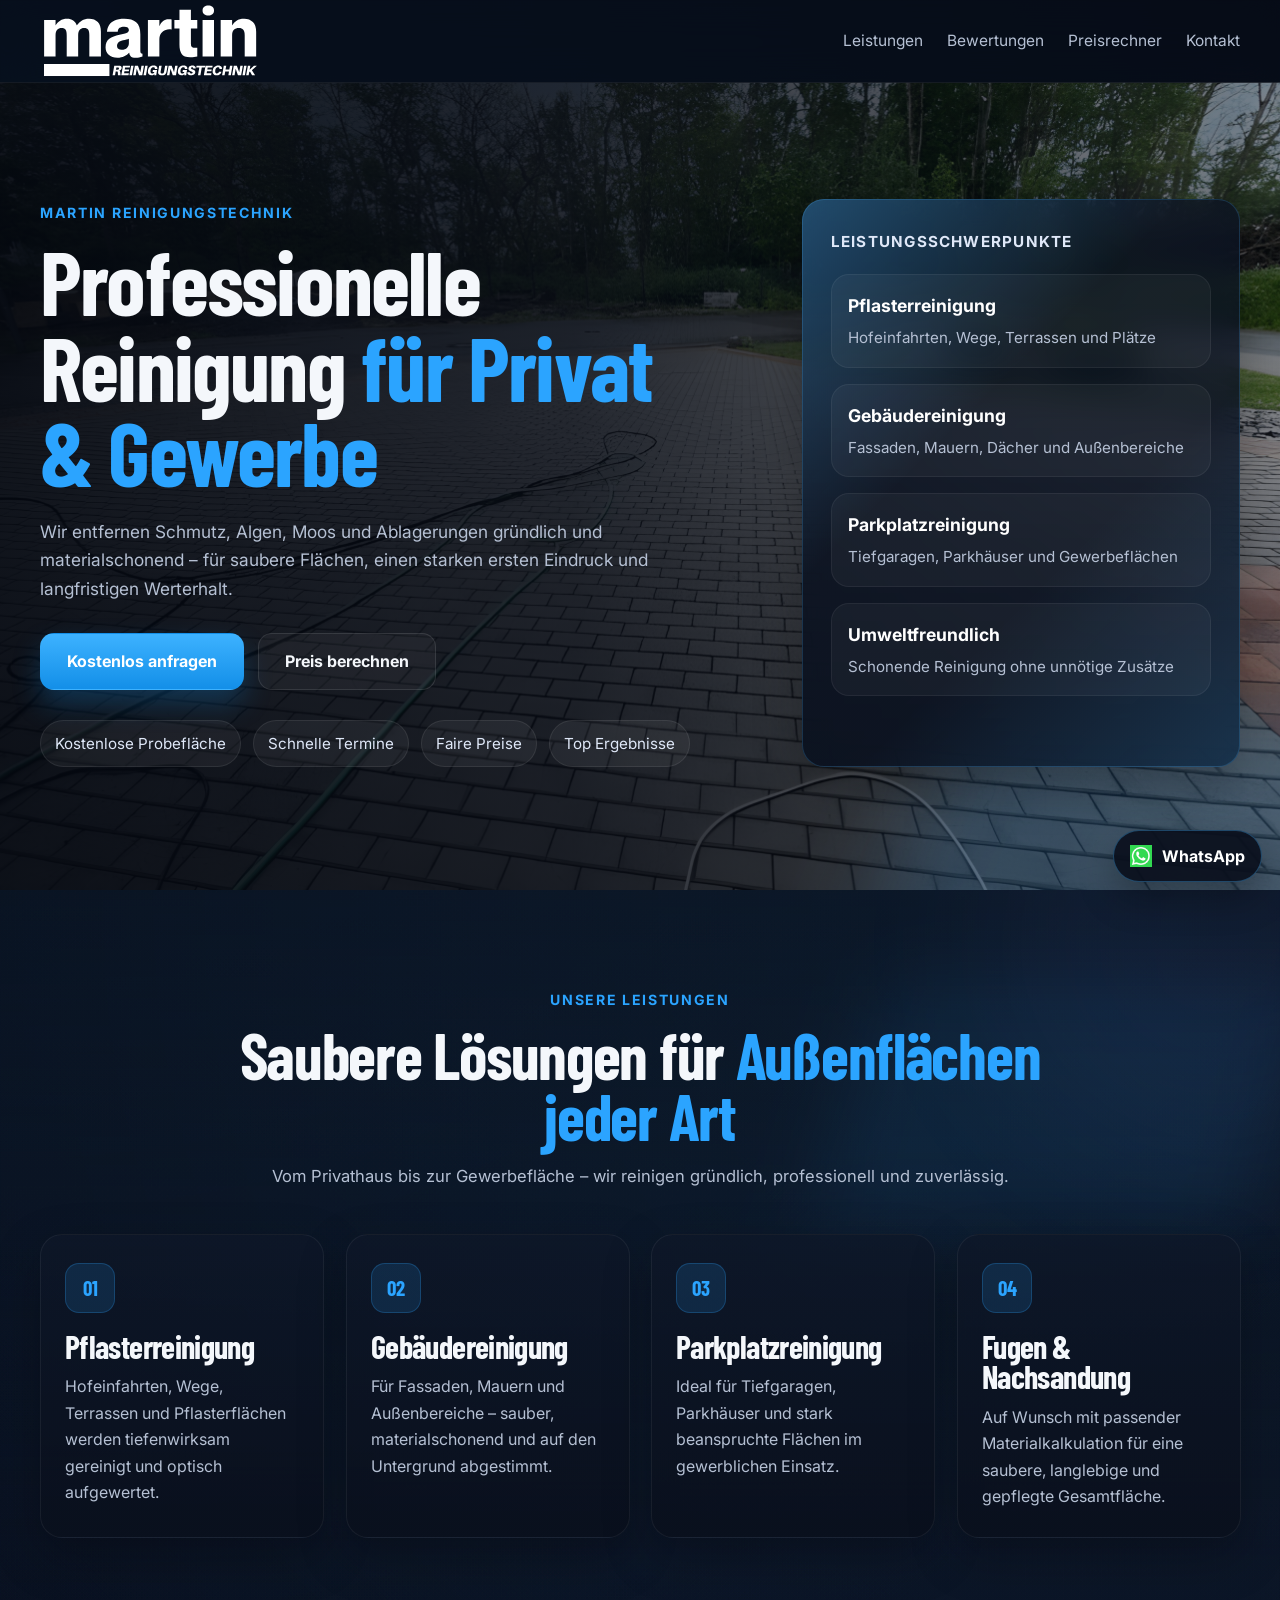
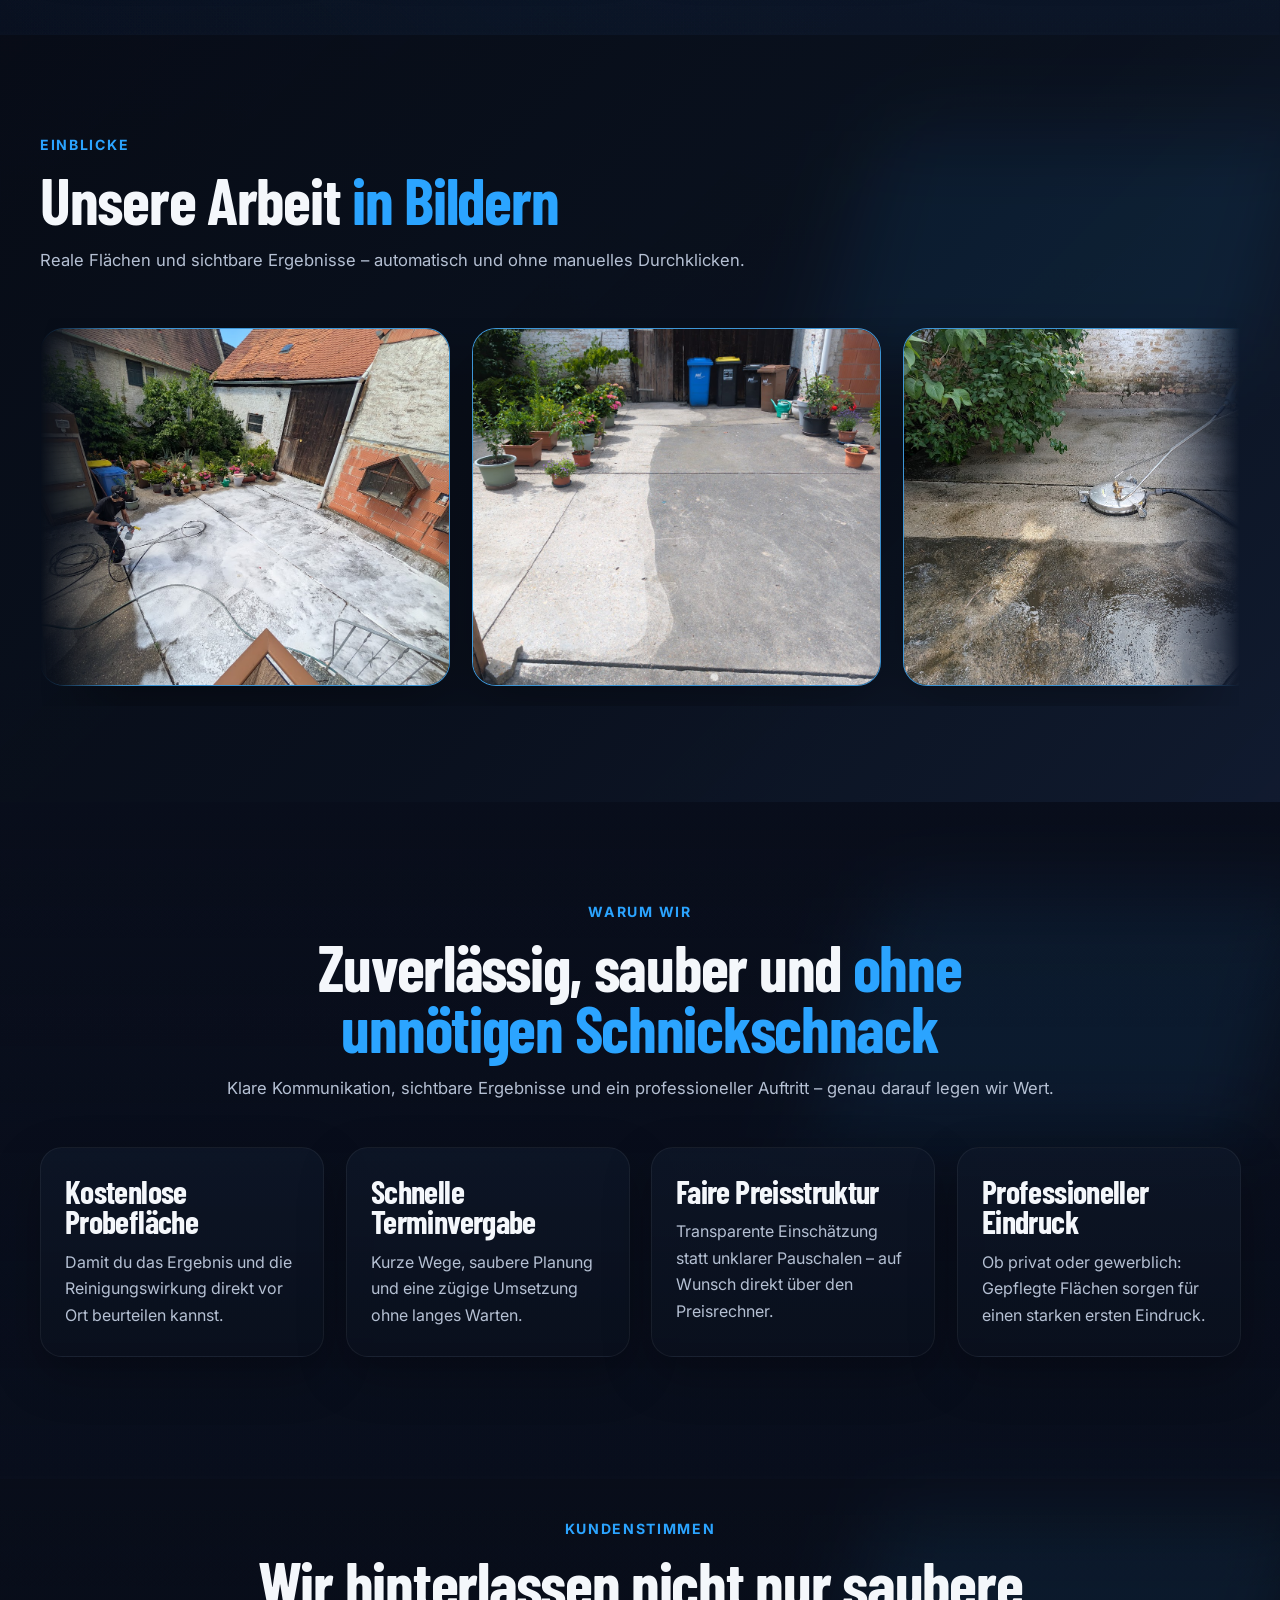
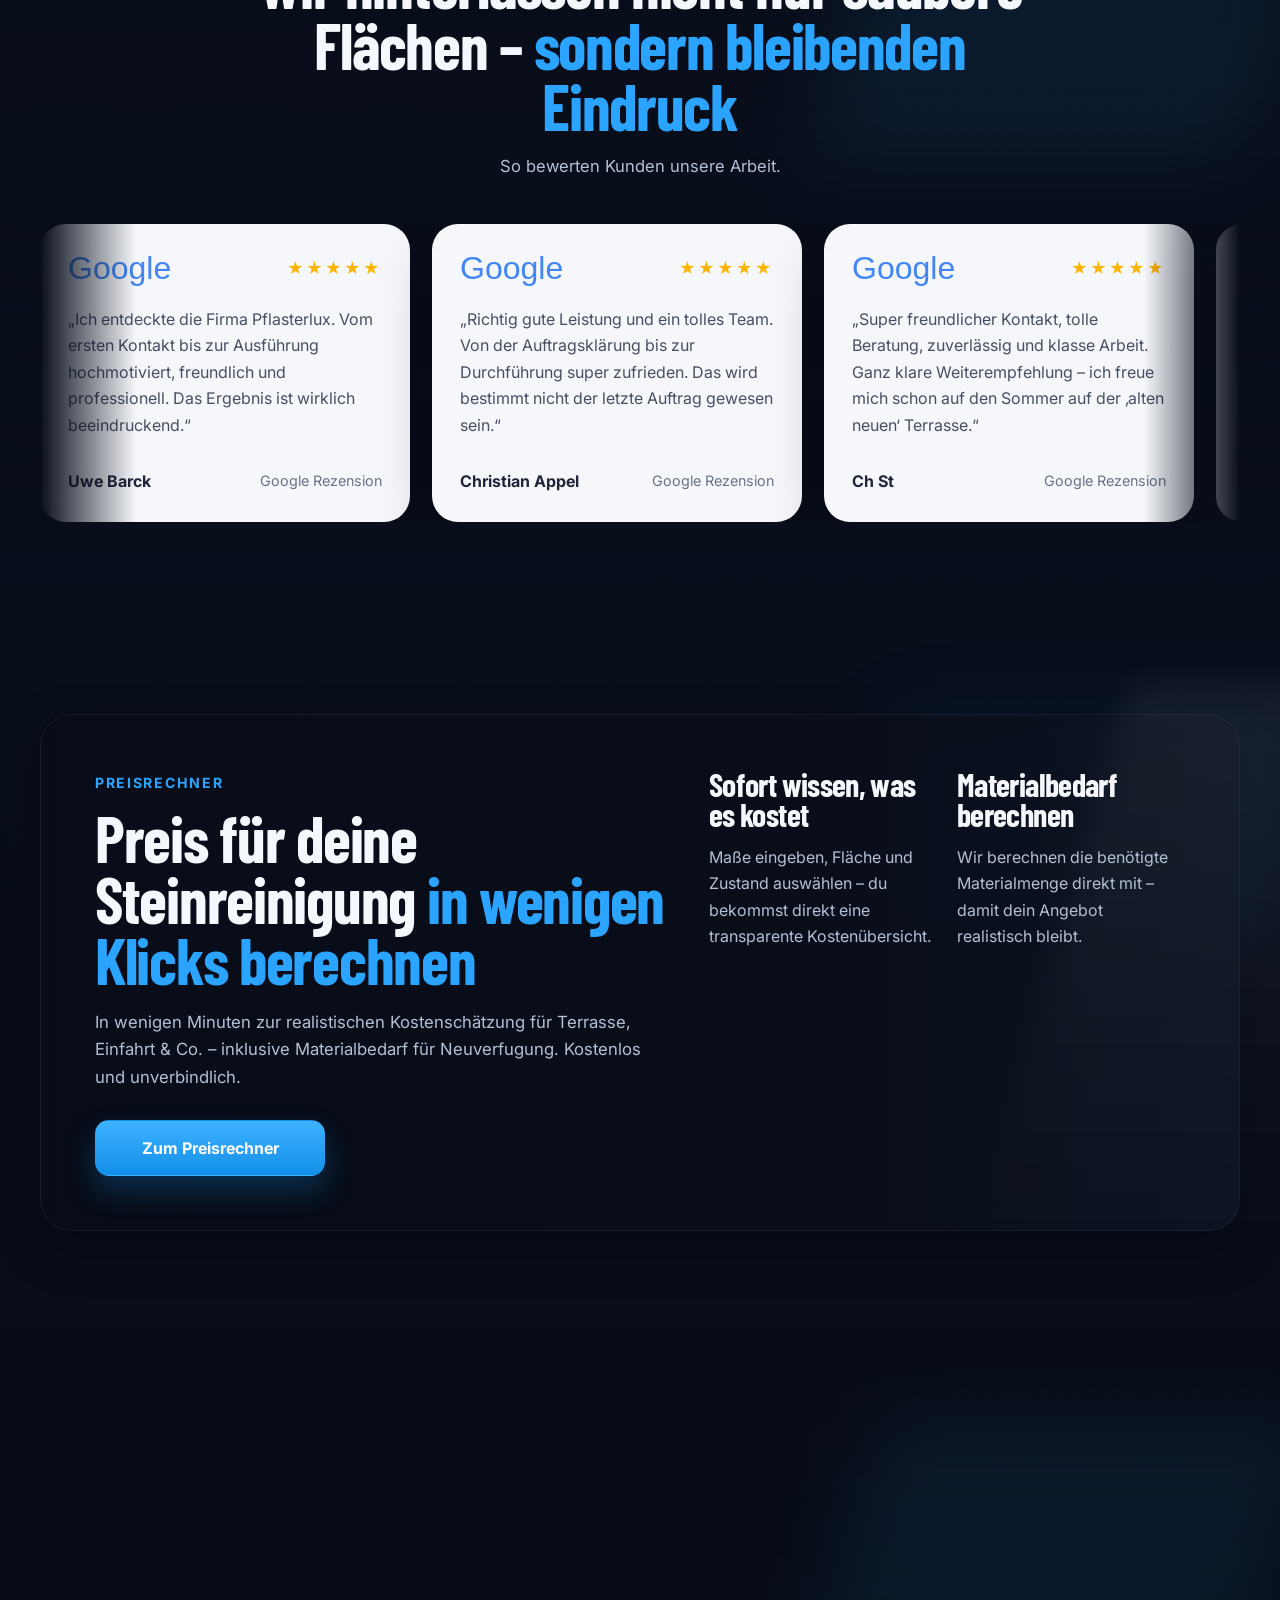
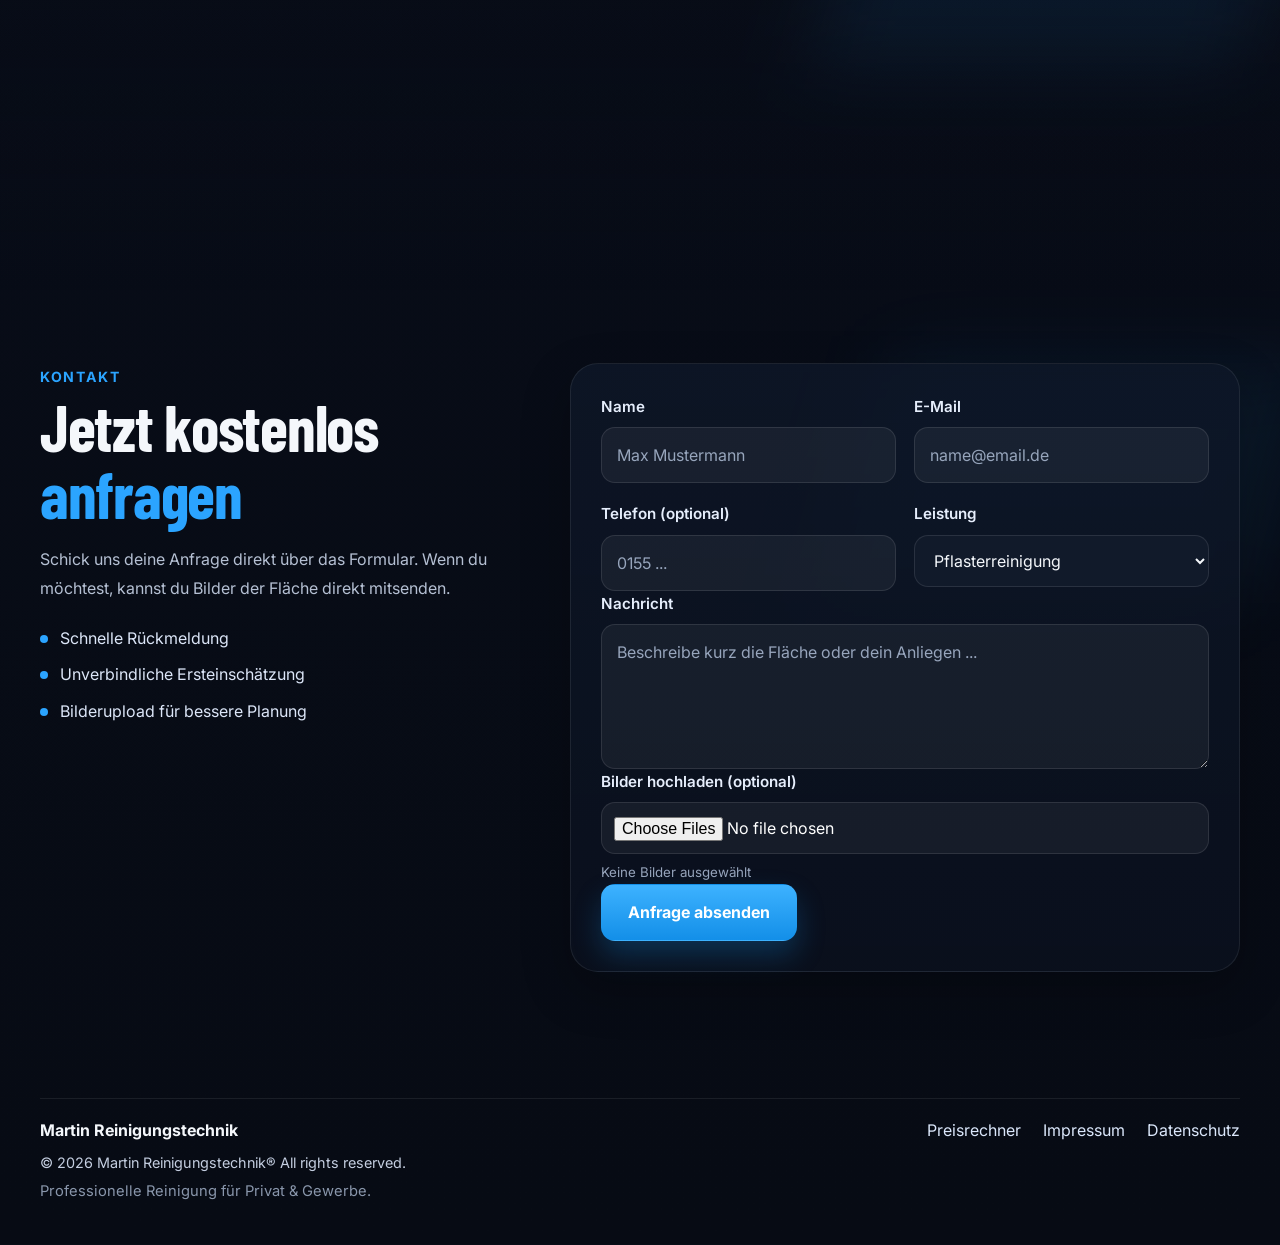
==== commit cf953cb9: "Complete website redesign and add clean URLs" ====
--- a/index.html
+++ b/index.html
@@ -4,173 +4,455 @@
   <meta charset="UTF-8">
   <meta name="viewport" content="width=device-width, initial-scale=1.0">
   <title>Martin Reinigungstechnik Groß-Gerau</title>
-  <meta name="description" content="Professionelle Reinigung von Terrassen, Einfahrten und Pflasterflächen im Raum Groß-Gerau.">
+  <meta name="description" content="Professionelle Stein-, Pflaster- und Außenreinigung für Privat und Gewerbe in Trebur und Umgebung.">
   <meta property="og:title" content="Martin Reinigungstechnik">
-  <meta property="og:description" content="Hofeinfahrten und Steinflächen wie neu – vom Profi.">
-  <link rel="icon" type="image/png" href="assets/icons/m.png">
+  <meta property="og:description" content="Professionelle Reinigung für Privat & Gewerbe.">
+  <link rel="icon" type="image/png" href="/assets/icons/m.png">
   <link rel="preconnect" href="https://fonts.googleapis.com">
   <link rel="preconnect" href="https://fonts.gstatic.com" crossorigin>
-  <link href="https://fonts.googleapis.com/css2?family=Poppins:wght@300;400;600&display=swap" rel="stylesheet">
-  <link rel="stylesheet" href="css/style.css">
+  <link href="https://fonts.googleapis.com/css2?family=Barlow+Condensed:wght@500;600;700;800&family=Inter:wght@400;500;600;700&display=swap" rel="stylesheet">
+  <link rel="stylesheet" href="/css/style.css">
 </head>
-<body>
-  <header class="topbar">
-    <div class="container">
-      <a class="logo" href="index.html" aria-label="Zur Startseite">
-        <img src="assets/icons/Reinigungstechnik-logo.png" alt="Martin Reinigungstechnik">
+<body class="home-page">
+
+<div class="site-shell">
+  <div class="topbar">
+    <div class="container topbar__inner">
+      <a href="/" class="logo" aria-label="Martin Reinigungstechnik Startseite">
+        <img src="/assets/icons/Reinigungstechnik-logo.svg" alt="Martin Reinigungstechnik Logo">
       </a>
-
-      <nav aria-label="Hauptnavigation">
-        <a href="index.html">Home</a>
+      <nav class="nav">
         <a href="#leistungen">Leistungen</a>
+        <a href="#bewertungen">Bewertungen</a>
+        <a href="/preisrechner/index.html">Preisrechner</a>
         <a href="#kontakt">Kontakt</a>
       </nav>
     </div>
+  </div>
+
+  <header class="hero" id="home">
+    <div class="hero__bg"></div>
+    <div class="container hero__content">
+      <div class="hero__copy">
+        <span class="eyebrow">Martin Reinigungstechnik</span>
+        <h1>Professionelle Reinigung <span>für Privat &amp; Gewerbe</span></h1>
+        <p>
+          Wir entfernen Schmutz, Algen, Moos und Ablagerungen gründlich und materialschonend –
+          für saubere Flächen, einen starken ersten Eindruck und langfristigen Werterhalt.
+        </p>
+        <div class="hero__actions">
+          <a href="#kontakt" class="btn btn--primary">Kostenlos anfragen</a>
+          <a href="/preisrechner/index.html" class="btn btn--secondary">Preis berechnen</a>
+        </div>
+        <ul class="hero__facts">
+          <li>Kostenlose Probefläche</li>
+          <li>Schnelle Termine</li>
+          <li>Faire Preise</li>
+          <li>Top Ergebnisse</li>
+        </ul>
+      </div>
+
+      <div class="hero__panel surface-card">
+        <span class="surface-card__eyebrow">Leistungsschwerpunkte</span>
+        <div class="surface-card__list">
+          <div class="surface-item">
+            <strong>Pflasterreinigung</strong>
+            <span>Hofeinfahrten, Wege, Terrassen und Plätze</span>
+          </div>
+          <div class="surface-item">
+            <strong>Gebäudereinigung</strong>
+            <span>Fassaden, Mauern, Dächer und Außenbereiche</span>
+          </div>
+          <div class="surface-item">
+            <strong>Parkplatzreinigung</strong>
+            <span>Tiefgaragen, Parkhäuser und Gewerbeflächen</span>
+          </div>
+          <div class="surface-item">
+            <strong>Umweltfreundlich</strong>
+            <span>Schonende Reinigung ohne unnötige Zusätze</span>
+          </div>
+        </div>
+      </div>
+    </div>
   </header>
 
   <main>
-    <section class="hero">
-      <div class="overlay">
-        <h1>Martin Reinigungstechnik</h1>
-        <p>Bringen Sie Ihr Grundstück zum Strahlen! Pünktlich zum Sommerstart machen wir alles wie neu.</p>
-        <a href="#kontakt" class="btn">Jetzt Anfrage senden</a>
-      </div>
-    </section>
-
-    <section class="leistungen" id="leistungen">
-      <h2>Unsere Leistungen</h2>
-      <div class="grid">
-        <div class="card">Terrassenreinigung</div>
-        <div class="card">Einfahrten &amp; Pflaster</div>
-        <div class="card">Fugen &amp; Versiegelung</div>
-        <div class="card">Öl-, Rost- &amp; Graffitientfernung</div>
-      </div>
-    </section>
-
-    <section class="ba-section" aria-labelledby="ba-heading">
-      <h2 id="ba-heading">Vorher / Nachher</h2>
-
-      <div class="ba-container">
-        <div class="ba-wrap">
-          <div class="ba-before" style="background-image: url('assets/images/nachher1.png');"></div>
-          <div class="ba-after" style="background-image: url('assets/images/vorher1.png');"></div>
-          <button class="ba-handle" type="button" aria-label="Vorher-Nachher-Vergleich verschieben"></button>
-        </div>
-
-        <div class="ba-wrap">
-          <div class="ba-before" style="background-image: url('assets/images/nachher2.png');"></div>
-          <div class="ba-after" style="background-image: url('assets/images/vorher2.png');"></div>
-          <button class="ba-handle" type="button" aria-label="Vorher-Nachher-Vergleich verschieben"></button>
-        </div>
-
-        <div class="ba-wrap">
-          <div class="ba-before" style="background-image: url('assets/images/nachher3.png');"></div>
-          <div class="ba-after" style="background-image: url('assets/images/vorher3.png');"></div>
-          <button class="ba-handle" type="button" aria-label="Vorher-Nachher-Vergleich verschieben"></button>
-        </div>
-      </div>
-    </section>
-
-    <section class="vorteile">
-      <h2>Warum wir?</h2>
-      <ul>
-        <li>Kostenlose Probefläche</li>
-        <li>Schnelle Termine</li>
-        <li>Faire Preise</li>
-        <li>Top Ergebnisse</li>
-      </ul>
-    </section>
-
-    <section class="preisrechner" aria-labelledby="preisrechner-heading">
+    <section class="section section--dark" id="leistungen">
       <div class="container">
-        <h2 id="preisrechner-heading">Preisrechner</h2>
-
-        <div class="input-group">
-          <label for="reinigungsart">Reinigungsart wählen:</label>
-          <select id="reinigungsart">
-            <option value="terrasse">Terrassenreinigung – 10 €/m²</option>
-            <option value="einfahrt">Einfahrten &amp; Pflaster – 12 €/m²</option>
-            <option value="fugen">Fugen &amp; Versiegelung – 15 €/m²</option>
-          </select>
-        </div>
-
-        <div class="input-group">
-          <label for="flaeche">Fläche: <span id="flaecheValue">50</span> m²</label>
-          <input type="range" id="flaeche" min="10" max="200" value="50">
-        </div>
-
-        <div class="preis" aria-live="polite">
-          <h3>Preis: <span id="preisAnzeigen">–</span> €</h3>
-        </div>
-      </div>
-    </section>
-
-    <section class="faq" aria-labelledby="faq-heading">
+        <div class="section-heading">
+          <span class="eyebrow">Unsere Leistungen</span>
+          <h2>Saubere Lösungen für <span>Außenflächen jeder Art</span></h2>
+          <p>Vom Privathaus bis zur Gewerbefläche – wir reinigen gründlich, professionell und zuverlässig.</p>
+        </div>
+
+        <div class="service-grid">
+          <article class="service-card">
+            <div class="service-card__icon">01</div>
+            <h3>Pflasterreinigung</h3>
+            <p>Hofeinfahrten, Wege, Terrassen und Pflasterflächen werden tiefenwirksam gereinigt und optisch aufgewertet.</p>
+          </article>
+          <article class="service-card">
+            <div class="service-card__icon">02</div>
+            <h3>Gebäudereinigung</h3>
+            <p>Für Fassaden, Mauern und Außenbereiche – sauber, materialschonend und auf den Untergrund abgestimmt.</p>
+          </article>
+          <article class="service-card">
+            <div class="service-card__icon">03</div>
+            <h3>Parkplatzreinigung</h3>
+            <p>Ideal für Tiefgaragen, Parkhäuser und stark beanspruchte Flächen im gewerblichen Einsatz.</p>
+          </article>
+          <article class="service-card">
+            <div class="service-card__icon">04</div>
+            <h3>Fugen &amp; Nachsandung</h3>
+            <p>Auf Wunsch mit passender Materialkalkulation für eine saubere, langlebige und gepflegte Gesamtfläche.</p>
+          </article>
+        </div>
+      </div>
+    </section>
+
+    <section class="section section--gradient gallery-section" id="arbeiten">
       <div class="container">
-        <h2 id="faq-heading">Häufig gestellte Fragen</h2>
-
-        <div class="faq-item">
-          <button class="faq-question" type="button" aria-expanded="false" aria-controls="faq-answer-1">
-            Wie lange dauert eine Terrassenreinigung?
-          </button>
-          <div class="faq-answer" id="faq-answer-1">
-            <p>Die Dauer hängt von der Fläche ab, aber in der Regel dauert es 2–4 Stunden für 50 m².</p>
-          </div>
-        </div>
-
-        <div class="faq-item">
-          <button class="faq-question" type="button" aria-expanded="false" aria-controls="faq-answer-2">
-            Sind die Reinigungsmittel umweltfreundlich?
-          </button>
-          <div class="faq-answer" id="faq-answer-2">
-            <p>Ja, wir verwenden ausschließlich biologisch abbaubare Mittel, die Ihre Pflanzen und Haustiere nicht gefährden.</p>
-          </div>
-        </div>
-
-        <div class="faq-item">
-          <button class="faq-question" type="button" aria-expanded="false" aria-controls="faq-answer-3">
-            Muss ich etwas vorbereiten?
-          </button>
-          <div class="faq-answer" id="faq-answer-3">
-            <p>Wir bitten Sie, Möbel von der zu reinigenden Fläche zu entfernen, damit wir effizient arbeiten können.</p>
-          </div>
-        </div>
-
-        <div class="faq-item">
-          <button class="faq-question" type="button" aria-expanded="false" aria-controls="faq-answer-4">
-            Wie bezahle ich?
-          </button>
-          <div class="faq-answer" id="faq-answer-4">
-            <p>Sie können bar, per Überweisung oder über PayPal bezahlen.</p>
-          </div>
-        </div>
-      </div>
-    </section>
-
-    <section id="kontakt" class="kontakt">
-      <h2>Kontakt</h2>
-      <form id="contactForm">
-        <input type="text" placeholder="Name" aria-label="Name" id="cfName" autocomplete="name" required>
-        <input type="email" placeholder="E-Mail" aria-label="E-Mail" id="cfEmail" autocomplete="email" required>
-        <textarea placeholder="Nachricht" aria-label="Nachricht" id="cfMessage" required></textarea>
-
-        <button type="submit" id="cfSubmit">Absenden</button>
-      </form>
-      <p id="cfFeedback" class="form-feedback" hidden>Danke! Ihre Nachricht wurde gesendet.</p>
+        <div class="section-heading section-heading--left">
+          <span class="eyebrow">Einblicke</span>
+          <h2>Unsere Arbeit <span>in Bildern</span></h2>
+          <p>Reale Flächen und sichtbare Ergebnisse – automatisch und ohne manuelles Durchklicken.</p>
+        </div>
+
+        <div class="gallery-marquee" aria-label="Bildergalerie unserer Reinigungsarbeiten">
+          <div class="gallery-track">
+            <figure class="gallery-card">
+              <img
+                src="assets/images/gallery/galerie-01.webp"
+                alt="Professionell gereinigte Außenfläche"
+                loading="lazy"
+              >
+            </figure>
+
+            <figure class="gallery-card">
+              <img
+                src="assets/images/gallery/galerie-02.webp"
+                alt="Gereinigte Pflasterfläche"
+                loading="lazy"
+              >
+            </figure>
+
+            <figure class="gallery-card">
+              <img
+                src="assets/images/gallery/galerie-03.webp"
+                alt="Reinigungsarbeit an einer Einfahrt"
+                loading="lazy"
+              >
+            </figure>
+
+            <figure class="gallery-card">
+              <img
+                src="assets/images/gallery/galerie-04.webp"
+                alt="Saubere Terrasse nach der Reinigung"
+                loading="lazy"
+              >
+            </figure>
+
+            <figure class="gallery-card">
+              <img
+                src="assets/images/gallery/galerie-05.webp"
+                alt="Professionell bearbeitete Steinfläche"
+                loading="lazy"
+              >
+            </figure>
+
+            <figure class="gallery-card">
+              <img
+                src="assets/images/gallery/galerie-06.webp"
+                alt="Gepflegte Außenfläche"
+                loading="lazy"
+              >
+            </figure>
+          </div>
+        </div>
+      </div>
+    </section>
+
+    <!--
+      Der bisherige Vorher-/Nachher-Slider bleibt im Code erhalten, ist aber deaktiviert.
+      Zum Reaktivieren den folgenden Template-Inhalt wieder an die gewünschte Stelle kopieren.
+    -->
+    <template id="before-after-slider-template">
+    <section class="section section--gradient" id="vorher-nachher">
+      <div class="container">
+        <div class="section-heading section-heading--left">
+          <span class="eyebrow">Vorher / Nachher</span>
+          <h2>Der Unterschied ist <span>sofort sichtbar</span></h2>
+          <p>Ziehe den Regler nach links oder rechts und vergleiche reale Ergebnisse direkt auf der Fläche.</p>
+        </div>
+
+        <div class="ba-container">
+          <div class="ba-card">
+            <div class="ba-wrap" aria-label="Vorher Nachher Vergleich 1">
+              <div class="ba-before" style="background-image:url('assets/images/vorher1.png');"></div>
+              <div class="ba-after" style="background-image:url('assets/images/nachher1.png');"></div>
+              <div class="ba-handle"></div>
+              <span class="ba-label ba-label--left">Vorher</span>
+              <span class="ba-label ba-label--right">Nachher</span>
+            </div>
+          </div>
+
+          <div class="ba-card">
+            <div class="ba-wrap" aria-label="Vorher Nachher Vergleich 2">
+              <div class="ba-before" style="background-image:url('assets/images/vorher2.png');"></div>
+              <div class="ba-after" style="background-image:url('assets/images/nachher2.png');"></div>
+              <div class="ba-handle"></div>
+              <span class="ba-label ba-label--left">Vorher</span>
+              <span class="ba-label ba-label--right">Nachher</span>
+            </div>
+          </div>
+
+          <div class="ba-card">
+            <div class="ba-wrap" aria-label="Vorher Nachher Vergleich 3">
+              <div class="ba-before" style="background-image:url('assets/images/vorher3.png');"></div>
+              <div class="ba-after" style="background-image:url('assets/images/nachher3.png');"></div>
+              <div class="ba-handle"></div>
+              <span class="ba-label ba-label--left">Vorher</span>
+              <span class="ba-label ba-label--right">Nachher</span>
+            </div>
+          </div>
+        </div>
+      </div>
+    </section>
+    </template>
+
+    <section class="section section--dark why-us" id="warum-wir">
+      <div class="container">
+        <div class="section-heading">
+          <span class="eyebrow">Warum wir</span>
+          <h2>Zuverlässig, sauber und <span>ohne unnötigen Schnickschnack</span></h2>
+          <p>Klare Kommunikation, sichtbare Ergebnisse und ein professioneller Auftritt – genau darauf legen wir Wert.</p>
+        </div>
+
+        <div class="why-grid">
+          <article class="why-card">
+            <h3>Kostenlose Probefläche</h3>
+            <p>Damit du das Ergebnis und die Reinigungswirkung direkt vor Ort beurteilen kannst.</p>
+          </article>
+          <article class="why-card">
+            <h3>Schnelle Terminvergabe</h3>
+            <p>Kurze Wege, saubere Planung und eine zügige Umsetzung ohne langes Warten.</p>
+          </article>
+          <article class="why-card">
+            <h3>Faire Preisstruktur</h3>
+            <p>Transparente Einschätzung statt unklarer Pauschalen – auf Wunsch direkt über den Preisrechner.</p>
+          </article>
+          <article class="why-card">
+            <h3>Professioneller Eindruck</h3>
+            <p>Ob privat oder gewerblich: Gepflegte Flächen sorgen für einen starken ersten Eindruck.</p>
+          </article>
+        </div>
+      </div>
+    </section>
+
+    <section class="section section--dark reviews" id="bewertungen">
+      <div class="container">
+        <div class="section-heading">
+          <span class="eyebrow">Kundenstimmen</span>
+          <h2>Wir hinterlassen nicht nur saubere Flächen – <span>sondern bleibenden Eindruck</span></h2>
+          <p>So bewerten Kunden unsere Arbeit.</p>
+        </div>
+
+        <div class="reviews-marquee">
+          <div class="reviews-track">
+            <article class="review-card">
+              <div class="review-card__brand"><span class="google-wordmark" aria-hidden="true">Google</span><span class="review-stars">★★★★★</span></div>
+              <p>„Ich entdeckte die Firma Pflasterlux. Vom ersten Kontakt bis zur Ausführung hochmotiviert, freundlich und professionell. Das Ergebnis ist wirklich beeindruckend.“</p>
+              <div class="review-card__footer"><strong>Uwe Barck</strong><span>Google Rezension</span></div>
+            </article>
+
+            <article class="review-card">
+              <div class="review-card__brand"><span class="google-wordmark" aria-hidden="true">Google</span><span class="review-stars">★★★★★</span></div>
+              <p>„Richtig gute Leistung und ein tolles Team. Von der Auftragsklärung bis zur Durchführung super zufrieden. Das wird bestimmt nicht der letzte Auftrag gewesen sein.“</p>
+              <div class="review-card__footer"><strong>Christian Appel</strong><span>Google Rezension</span></div>
+            </article>
+
+            <article class="review-card">
+              <div class="review-card__brand"><span class="google-wordmark" aria-hidden="true">Google</span><span class="review-stars">★★★★★</span></div>
+              <p>„Super freundlicher Kontakt, tolle Beratung, zuverlässig und klasse Arbeit. Ganz klare Weiterempfehlung – ich freue mich schon auf den Sommer auf der ‚alten neuen‘ Terrasse.“</p>
+              <div class="review-card__footer"><strong>Ch St</strong><span>Google Rezension</span></div>
+            </article>
+
+            <article class="review-card">
+              <div class="review-card__brand"><span class="google-wordmark" aria-hidden="true">Google</span><span class="review-stars">★★★★★</span></div>
+              <p>„Kompetent, pünktlich und sauber gearbeitet. Gerade bei unserer Einfahrt hat man den Unterschied sofort gesehen. Sehr angenehme Zusammenarbeit.“</p>
+              <div class="review-card__footer"><strong>Lokaler Kunde</strong><span>Google Rezension</span></div>
+            </article>
+
+            <article class="review-card" aria-hidden="true">
+              <div class="review-card__brand"><span class="google-wordmark">Google</span><span class="review-stars">★★★★★</span></div>
+              <p>„Ich entdeckte die Firma Pflasterlux. Vom ersten Kontakt bis zur Ausführung hochmotiviert, freundlich und professionell. Das Ergebnis ist wirklich beeindruckend.“</p>
+              <div class="review-card__footer"><strong>Uwe Barck</strong><span>Google Rezension</span></div>
+            </article>
+
+            <article class="review-card" aria-hidden="true">
+              <div class="review-card__brand"><span class="google-wordmark">Google</span><span class="review-stars">★★★★★</span></div>
+              <p>„Richtig gute Leistung und ein tolles Team. Von der Auftragsklärung bis zur Durchführung super zufrieden. Das wird bestimmt nicht der letzte Auftrag gewesen sein.“</p>
+              <div class="review-card__footer"><strong>Christian Appel</strong><span>Google Rezension</span></div>
+            </article>
+
+            <article class="review-card" aria-hidden="true">
+              <div class="review-card__brand"><span class="google-wordmark">Google</span><span class="review-stars">★★★★★</span></div>
+              <p>„Super freundlicher Kontakt, tolle Beratung, zuverlässig und klasse Arbeit. Ganz klare Weiterempfehlung – ich freue mich schon auf den Sommer auf der ‚alten neuen‘ Terrasse.“</p>
+              <div class="review-card__footer"><strong>Ch St</strong><span>Google Rezension</span></div>
+            </article>
+
+            <article class="review-card" aria-hidden="true">
+              <div class="review-card__brand"><span class="google-wordmark">Google</span><span class="review-stars">★★★★★</span></div>
+              <p>„Kompetent, pünktlich und sauber gearbeitet. Gerade bei unserer Einfahrt hat man den Unterschied sofort gesehen. Sehr angenehme Zusammenarbeit.“</p>
+              <div class="review-card__footer"><strong>Lokaler Kunde</strong><span>Google Rezension</span></div>
+            </article>
+          </div>
+        </div>
+      </div>
+    </section>
+
+    <section class="section section--price-cta" id="preisrechner-cta">
+      <div class="container price-cta">
+        <div class="price-cta__copy">
+          <span class="eyebrow">Preisrechner</span>
+          <h2>Preis für deine Steinreinigung <span>in wenigen Klicks berechnen</span></h2>
+          <p>
+            In wenigen Minuten zur realistischen Kostenschätzung für Terrasse, Einfahrt &amp; Co. –
+            inklusive Materialbedarf für Neuverfugung. Kostenlos und unverbindlich.
+          </p>
+        </div>
+
+        <div class="price-cta__features">
+          <article class="mini-feature">
+            <h3>Sofort wissen, was es kostet</h3>
+            <p>Maße eingeben, Fläche und Zustand auswählen – du bekommst direkt eine transparente Kostenübersicht.</p>
+          </article>
+          <article class="mini-feature">
+            <h3>Materialbedarf berechnen</h3>
+            <p>Wir berechnen die benötigte Materialmenge direkt mit – damit dein Angebot realistisch bleibt.</p>
+          </article>
+        </div>
+
+        <div class="price-cta__action">
+          <a href="/preisrechner/index.html" class="btn btn--primary btn--large">Zum Preisrechner</a>
+        </div>
+      </div>
+    </section>
+
+    <section class="section section--dark faq" id="faq">
+      <div class="container faq__container">
+        <div class="section-heading section-heading--left">
+          <span class="eyebrow">FAQ</span>
+          <h2>Häufige Fragen <span>kurz beantwortet</span></h2>
+        </div>
+
+        <div class="faq-list">
+          <div class="faq-item">
+            <button class="faq-question" type="button">Wie lange dauert eine Terrassen- oder Pflasterreinigung?</button>
+            <div class="faq-answer">
+              <p>Das hängt von Fläche, Verschmutzung und Zugänglichkeit ab. Kleinere Flächen sind oft in wenigen Stunden erledigt, größere Objekte planen wir sauber im Voraus ein.</p>
+            </div>
+          </div>
+          <div class="faq-item">
+            <button class="faq-question" type="button">Verwendet ihr umweltfreundliche Reinigungsmittel?</button>
+            <div class="faq-answer">
+              <p>Ja. Wir arbeiten material- und umweltschonend und setzen nur dort Reinigungsmittel ein, wo sie wirklich sinnvoll sind.</p>
+            </div>
+          </div>
+          <div class="faq-item">
+            <button class="faq-question" type="button">Kann ich Bilder direkt mitsenden?</button>
+            <div class="faq-answer">
+              <p>Ja, über das Kontaktformular kannst du jetzt Bilder der zu reinigenden Fläche hochladen. Das erleichtert die erste Einschätzung deutlich.</p>
+            </div>
+          </div>
+          <div class="faq-item">
+            <button class="faq-question" type="button">Ist der Preisrechner verbindlich?</button>
+            <div class="faq-answer">
+              <p>Nein. Der Preisrechner dient als erste Orientierung. Das finale Angebot hängt immer von Fläche, Zustand und individuellen Anforderungen ab.</p>
+            </div>
+          </div>
+        </div>
+      </div>
+    </section>
+
+    <section class="section section--contact" id="kontakt">
+      <div class="container contact-layout">
+        <div class="contact-copy">
+          <span class="eyebrow">Kontakt</span>
+          <h2>Jetzt kostenlos <span>anfragen</span></h2>
+          <p>Schick uns deine Anfrage direkt über das Formular. Wenn du möchtest, kannst du Bilder der Fläche direkt mitsenden.</p>
+          <ul class="contact-points">
+            <li>Schnelle Rückmeldung</li>
+            <li>Unverbindliche Ersteinschätzung</li>
+            <li>Bilderupload für bessere Planung</li>
+          </ul>
+        </div>
+
+        <form id="contactForm" class="contact-form">
+          <div class="form-grid">
+            <div class="form-field">
+              <label for="cfName">Name</label>
+              <input type="text" placeholder="Max Mustermann" id="cfName" required>
+            </div>
+            <div class="form-field">
+              <label for="cfEmail">E-Mail</label>
+              <input type="email" placeholder="name@email.de" id="cfEmail" required>
+            </div>
+            <div class="form-field">
+              <label for="cfPhone">Telefon (optional)</label>
+              <input type="tel" placeholder="0155 ..." id="cfPhone">
+            </div>
+            <div class="form-field">
+              <label for="cfSubject">Leistung</label>
+              <select id="cfSubject">
+                <option>Pflasterreinigung</option>
+                <option>Terrassenreinigung</option>
+                <option>Gebäudereinigung</option>
+                <option>Parkplatzreinigung</option>
+                <option>Sonstiges</option>
+              </select>
+            </div>
+          </div>
+
+          <div class="form-field form-field--full">
+            <label for="cfMessage">Nachricht</label>
+            <textarea placeholder="Beschreibe kurz die Fläche oder dein Anliegen ..." id="cfMessage" required></textarea>
+          </div>
+
+          <div class="form-field form-field--full">
+            <label for="cfFiles">Bilder hochladen (optional)</label>
+            <input type="file" id="cfFiles" accept="image/*" multiple>
+            <small id="cfFilesInfo">Keine Bilder ausgewählt</small>
+          </div>
+
+          <button type="button" id="cfSubmit" class="btn btn--primary">Anfrage absenden</button>
+          <div id="cfFeedback" class="form-feedback" hidden>Danke! Deine Nachricht wurde gespeichert. Der Versand kann später mit einem Backend oder Dienst verbunden werden.</div>
+        </form>
+      </div>
     </section>
   </main>
 
-  <footer>
-    <p>© 2026 Martin Reinigungstechnik</p>
-    <a href="impressum.html">Impressum</a>
-    <a href="datenschutz.html">Datenschutz</a>
+  <footer class="footer">
+    <div class="container footer__inner">
+      <div class="footer__brand">
+        <strong>Martin Reinigungstechnik</strong>
+        <p class="footer__copyright">© 2026 Martin Reinigungstechnik® All rights reserved.</p>
+        <p class="footer__tagline">Professionelle Reinigung für Privat &amp; Gewerbe.</p>
+      </div>
+      <div class="footer__links">
+        <a href="/preisrechner/index.html">Preisrechner</a>
+        <a href="/impressum/index.html">Impressum</a>
+        <a href="/datenschutz/index.html">Datenschutz</a>
+      </div>
+    </div>
   </footer>
-
-  <a href="https://wa.me/015567298306" target="_blank" rel="noopener noreferrer" class="whatsapp-float">
-    <img src="assets/icons/whatsapp logo.png" alt="">
-    WhatsApp
-  </a>
-
-  <script src="js/script.js"></script>
+</div>
+
+<a href="https://wa.me/4915567298306" target="_blank" rel="noopener noreferrer" class="whatsapp-float" aria-label="Per WhatsApp kontaktieren">
+  <img src="/assets/icons/whatsapp logo.png" alt="WhatsApp">
+  <span>WhatsApp</span>
+</a>
+
+<script src="/js/script.js"></script>
 </body>
 </html>
--- a/css/style.css
+++ b/css/style.css
@@ -1,11 +1,17 @@
 :root {
-  --color-primary: #0091ac;
-  --color-primary-dark: #007a91;
-  --color-accent-light: #8de2f4;
-  --color-dark: #191919;
-  --color-page: #f5f5f5;
-  --color-text: #222;
-  --color-border: #ccc;
+  --bg: #070b14;
+  --bg-soft: #0d1322;
+  --bg-panel: rgba(14, 23, 40, 0.78);
+  --bg-panel-strong: rgba(10, 16, 29, 0.92);
+  --text: #f4f7fb;
+  --text-soft: #b5c0d3;
+  --accent: #2ba4ff;
+  --accent-soft: rgba(43, 164, 255, 0.18);
+  --accent-border: rgba(74, 180, 255, 0.82);
+  --line: rgba(255, 255, 255, 0.08);
+  --shadow: 0 18px 48px rgba(0, 0, 0, 0.25);
+  --radius: 22px;
+  --radius-small: 14px;
   --content-width: 1200px;
 }
 
@@ -19,15 +25,24 @@
 
 body {
   margin: 0;
-  padding-top: 70px;
-  background: var(--color-page);
-  color: var(--color-text);
-  font-family: 'Poppins', sans-serif;
-  line-height: 1.6;
+  padding-top: 82px;
+  font-family: 'Inter', sans-serif;
+  line-height: 1.65;
+  color: var(--text);
+  background:
+    radial-gradient(circle at top left, rgba(43, 164, 255, 0.14), transparent 30%),
+    radial-gradient(circle at 85% 15%, rgba(74, 180, 255, 0.10), transparent 25%),
+    linear-gradient(180deg, #060912 0%, #0a1020 34%, #070b14 100%);
+  overflow-x: hidden;
 }
 
 img {
   max-width: 100%;
+  display: block;
+}
+
+a {
+  color: inherit;
 }
 
 button,
@@ -37,200 +52,411 @@
   font: inherit;
 }
 
+.site-shell {
+  position: relative;
+  isolation: isolate;
+}
+
+.site-shell::before,
+.site-shell::after {
+  content: "";
+  position: fixed;
+  z-index: -1;
+  pointer-events: none;
+  width: 28rem;
+  height: 28rem;
+  border-radius: 50%;
+  filter: blur(80px);
+  opacity: 0.22;
+}
+
+.site-shell::before {
+  top: 8rem;
+  left: -10rem;
+  background: rgba(43, 164, 255, 0.55);
+}
+
+.site-shell::after {
+  right: -10rem;
+  top: 45rem;
+  background: rgba(115, 137, 255, 0.40);
+}
+
+.container {
+  width: min(var(--content-width), calc(100% - 40px));
+  margin: 0 auto;
+}
+
+.topbar {
+  position: fixed;
+  inset: 0 0 auto 0;
+  z-index: 1000;
+  background: rgba(5, 9, 18, 0.66);
+  backdrop-filter: blur(18px);
+  -webkit-backdrop-filter: blur(18px);
+  border-bottom: 1px solid rgba(255, 255, 255, 0.06);
+}
+
+.topbar__inner {
+  min-height: 82px;
+  display: flex;
+  align-items: center;
+  justify-content: space-between;
+  gap: 28px;
+}
+
+.logo {
+  flex-shrink: 0;
+}
+
+.logo img {
+  width: min(220px, 30vw);
+  min-width: 190px;
+  height: auto;
+}
+
+.nav {
+  display: flex;
+  align-items: center;
+  justify-content: flex-end;
+  flex-wrap: wrap;
+  gap: 10px 24px;
+}
+
+.nav a {
+  color: var(--text-soft);
+  text-decoration: none;
+  font-size: 0.97rem;
+  transition: color 0.2s ease;
+}
+
+.nav a:hover {
+  color: var(--text);
+}
+
+.eyebrow {
+  display: inline-block;
+  font-size: 0.88rem;
+  font-weight: 700;
+  letter-spacing: 0.12em;
+  text-transform: uppercase;
+  color: var(--accent);
+  margin-bottom: 14px;
+}
+
 h1,
 h2,
+h3,
+h4 {
+  margin: 0;
+  font-family: 'Barlow Condensed', sans-serif;
+  letter-spacing: -0.02em;
+  line-height: 0.95;
+}
+
+h1 {
+  font-size: clamp(3.6rem, 7vw, 5.9rem);
+}
+
+h2 {
+  font-size: clamp(2.7rem, 5vw, 4.35rem);
+}
+
 h3 {
-  font-weight: 600;
-}
-
-.container {
+  font-size: clamp(1.55rem, 2.6vw, 2rem);
+}
+
+h1 span,
+h2 span {
+  color: var(--accent);
+}
+
+p {
+  margin: 0;
+  color: var(--text-soft);
+}
+
+.btn {
+  display: inline-flex;
+  align-items: center;
+  justify-content: center;
+  gap: 10px;
+  min-height: 54px;
+  padding: 14px 26px;
+  border-radius: 14px;
+  border: 1px solid transparent;
+  text-decoration: none;
+  font-weight: 700;
+  transition: transform 0.2s ease, border-color 0.2s ease, background 0.2s ease;
+  cursor: pointer;
+}
+
+.btn:hover {
+  transform: translateY(-2px);
+}
+
+.btn--primary {
+  background: linear-gradient(180deg, #3db2ff 0%, #138fe8 100%);
+  color: #fff;
+  box-shadow: 0 14px 28px rgba(19, 143, 232, 0.26);
+}
+
+.btn--secondary {
+  background: rgba(255, 255, 255, 0.04);
+  border-color: rgba(255, 255, 255, 0.1);
+  color: var(--text);
+}
+
+.btn--large {
+  min-width: 230px;
+}
+
+.btn--full {
   width: 100%;
-  max-width: var(--content-width);
-  margin: 0 auto;
-  padding: 0 1.5rem;
-}
-
-/* ===== TOPBAR ===== */
-.topbar {
-  position: fixed;
-  top: 0;
-  left: 0;
-  width: 100%;
-  background: var(--color-dark);
-  color: white;
-  z-index: 1000;
-}
-
-.topbar .container {
-  display: flex;
-  min-height: 70px;
-  align-items: center;
-  justify-content: space-between;
-}
-
-.logo {
+}
+
+.hero {
+  position: relative;
+  min-height: calc(100vh - 92px);
   display: flex;
   align-items: center;
-}
-
-.logo img {
-  display: block;
-  width: 110px;
-  height: 40px;
-}
-
-.topbar nav {
-  display: flex;
-  align-items: center;
-  gap: 15px;
-}
-
-.topbar a {
-  color: white;
-  text-decoration: none;
-}
-
-.topbar a:hover,
-.topbar a:focus-visible {
-  text-decoration: underline;
-}
-
-/* ===== HERO ===== */
-.hero {
-  position: relative;
-  display: flex;
-  height: 80vh;
-  min-height: 480px;
-  align-items: center;
-  justify-content: center;
-  overflow: hidden;
-  background: url('../assets/images/HeadCover.png') center / cover no-repeat;
-  color: white;
-  text-align: center;
+  overflow: clip;
+}
+
+.hero__bg {
+  position: absolute;
+  inset: 0;
+  background:
+    linear-gradient(90deg, rgba(4, 8, 16, 0.94) 0%, rgba(5, 9, 18, 0.86) 45%, rgba(5, 9, 18, 0.48) 100%),
+    url('../assets/images/HeadCover.png') center / cover no-repeat;
 }
 
 .hero::after {
-  content: '';
+  content: "";
   position: absolute;
-  bottom: 0;
-  left: 0;
-  width: 100%;
-  height: 150px;
-  backdrop-filter: blur(10px);
-  -webkit-backdrop-filter: blur(10px);
-  mask-image: linear-gradient(to bottom, transparent, black);
-  -webkit-mask-image: linear-gradient(to bottom, transparent, black);
-  pointer-events: none;
-}
-
-.overlay {
+  inset: auto -12% -140px auto;
+  width: 42vw;
+  height: 320px;
+  background: rgba(50, 160, 255, 0.16);
+  filter: blur(48px);
+  transform: skewX(-22deg);
+}
+
+.hero__content {
   position: relative;
   z-index: 1;
-  max-width: 850px;
-  margin: 20px;
-  padding: 40px;
-  border-radius: 10px;
-  background: rgba(0, 0, 0, 0.4);
-}
-
-/* ===== BUTTONS ===== */
-.btn,
-#cfSubmit {
-  border: none;
-  border-radius: 6px;
-  background: var(--color-primary);
-  color: white;
-  cursor: pointer;
-  font-family: 'Poppins', sans-serif;
-  font-size: 14px;
-  padding: 12px 25px;
-  transition: background 0.3s, transform 0.2s;
-}
-
-.btn {
-  display: inline-block;
-  margin-top: 15px;
-  text-decoration: none;
-}
-
-.btn:hover,
-#cfSubmit:hover {
-  background: var(--color-primary-dark);
-}
-
-.btn:focus-visible,
-button:focus-visible,
-input:focus-visible,
-textarea:focus-visible,
-select:focus-visible,
-.ba-handle:focus-visible {
-  outline: 3px solid rgba(0, 145, 172, 0.35);
-  outline-offset: 3px;
-}
-
-/* ===== SECTIONS ===== */
-section {
-  padding: 60px 20px;
-  text-align: center;
-}
-
-.grid {
-  display: grid;
-  grid-template-columns: repeat(auto-fit, minmax(220px, 1fr));
-  gap: 20px;
-}
-
-.card {
-  padding: 25px;
-  border-radius: 10px;
-  background: var(--color-primary);
-  color: white;
-  transition: transform 0.3s, opacity 0.3s;
-}
-
-.card:hover {
-  transform: translateY(-5px);
-  opacity: 0.9;
-}
-
-/* ===== VORHER / NACHHER ===== */
-.ba-section,
-.preisrechner,
-.kontakt {
-  position: relative;
-  padding: 100px 20px;
-  background: var(--color-accent-light);
-}
-
-.ba-container {
+  display: grid;
+  grid-template-columns: minmax(0, 1.15fr) minmax(290px, 0.7fr);
+  gap: 42px;
+  align-items: end;
+  padding: 84px 0 90px;
+}
+
+.hero__copy {
+  max-width: 680px;
+}
+
+.hero__copy p {
+  max-width: 620px;
+  font-size: 1.08rem;
+  margin-top: 24px;
+}
+
+.hero__actions {
   display: flex;
   flex-wrap: wrap;
-  justify-content: center;
-  gap: 5px;
+  gap: 14px;
+  margin-top: 30px;
+}
+
+.hero__facts {
+  display: flex;
+  flex-wrap: wrap;
+  gap: 12px;
+  list-style: none;
+  padding: 0;
+  margin: 30px 0 0;
+}
+
+.hero__facts li {
+  padding: 10px 14px;
+  background: rgba(255, 255, 255, 0.05);
+  border: 1px solid rgba(255, 255, 255, 0.08);
+  border-radius: 999px;
+  color: #dfe8f8;
+  font-size: 0.95rem;
+}
+
+.surface-card {
+  position: relative;
+  align-self: stretch;
+  padding: 28px;
+  background: linear-gradient(180deg, rgba(11, 19, 35, 0.76), rgba(10, 17, 31, 0.92));
+  border: 1px solid rgba(74, 180, 255, 0.2);
+  border-radius: var(--radius);
+  box-shadow: var(--shadow);
+  backdrop-filter: blur(14px);
+}
+
+.surface-card::before {
+  content: "";
+  position: absolute;
+  inset: -1px;
+  border-radius: inherit;
+  background: linear-gradient(135deg, rgba(74, 180, 255, 0.35), transparent 38%, transparent 62%, rgba(74, 180, 255, 0.18));
+  z-index: -1;
+}
+
+.surface-card__eyebrow {
+  display: inline-block;
+  margin-bottom: 20px;
+  color: #dfe8f8;
+  font-size: 0.95rem;
+  font-weight: 700;
+  letter-spacing: 0.08em;
+  text-transform: uppercase;
+}
+
+.surface-card__list {
+  display: grid;
+  gap: 16px;
+}
+
+.surface-item {
+  padding: 16px;
+  background: rgba(255, 255, 255, 0.04);
+  border: 1px solid rgba(255, 255, 255, 0.06);
+  border-radius: 18px;
+}
+
+.surface-item strong {
+  display: block;
+  margin-bottom: 4px;
+  font-size: 1.1rem;
+  color: #fff;
+}
+
+.surface-item span {
+  color: var(--text-soft);
+  font-size: 0.95rem;
+}
+
+.section {
+  position: relative;
+  padding: 96px 0;
+}
+
+.section::before {
+  content: "";
+  position: absolute;
+  inset: auto 0 auto auto;
+  width: 34vw;
+  height: 240px;
+  background: rgba(43, 164, 255, 0.08);
+  filter: blur(40px);
+  transform: skewX(-16deg);
+  pointer-events: none;
+}
+
+.section-heading {
+  max-width: 830px;
+  margin: 0 auto 44px;
+  text-align: center;
+}
+
+.section-heading--left {
+  margin-left: 0;
+  margin-right: 0;
+  text-align: left;
+}
+
+.section-heading p {
+  margin-top: 16px;
+  font-size: 1.04rem;
+}
+
+.section--dark {
+  background: linear-gradient(180deg, rgba(8, 12, 22, 0.42), rgba(8, 12, 22, 0));
+}
+
+.section--gradient {
+  background:
+    linear-gradient(135deg, rgba(8, 12, 22, 0.90) 0%, rgba(10, 17, 30, 0.96) 55%, rgba(18, 28, 49, 0.9) 100%);
+}
+
+.service-grid,
+.why-grid {
+  display: grid;
+  grid-template-columns: repeat(4, minmax(0, 1fr));
+  gap: 22px;
+}
+
+.service-card,
+.why-card {
+  background: linear-gradient(180deg, rgba(14, 23, 40, 0.78), rgba(10, 16, 29, 0.94));
+  border: 1px solid rgba(255, 255, 255, 0.06);
+  border-radius: var(--radius);
+  padding: 28px 24px;
+  box-shadow: var(--shadow);
+}
+
+.service-card__icon {
+  width: 50px;
+  height: 50px;
+  display: grid;
+  place-items: center;
+  margin-bottom: 18px;
+  border-radius: 14px;
+  background: rgba(43, 164, 255, 0.14);
+  color: var(--accent);
+  border: 1px solid rgba(43, 164, 255, 0.24);
+  font-family: 'Barlow Condensed', sans-serif;
+  font-size: 1.3rem;
+  font-weight: 700;
+}
+
+.service-card p,
+.why-card p {
+  margin-top: 12px;
+}
+
+.ba-container {
+  display: grid;
+  grid-template-columns: repeat(3, minmax(0, 1fr));
+  gap: 24px;
+}
+
+.ba-card {
+  padding: 10px;
+  border-radius: calc(var(--radius) + 2px);
+  background: linear-gradient(180deg, rgba(14, 23, 40, 0.68), rgba(10, 16, 29, 0.92));
+  border: 1px solid rgba(255, 255, 255, 0.06);
+  box-shadow: var(--shadow);
 }
 
 .ba-wrap {
   position: relative;
-  flex: 1 1 300px;
-  width: 100%;
-  max-width: 400px;
-  height: 300px;
-  margin: 0 auto;
+  height: 390px;
   overflow: hidden;
-  border-radius: 12px;
-  touch-action: none;
-  user-select: none;
+  border-radius: var(--radius);
+  border: 1px solid var(--accent-border);
+}
+
+.ba-wrap::before {
+  content: "";
+  position: absolute;
+  inset: 0;
+  box-shadow: inset 0 0 0 1px rgba(124, 202, 255, 0.18);
+  z-index: 5;
+  pointer-events: none;
 }
 
 .ba-before,
 .ba-after {
   position: absolute;
-  top: 0;
-  left: 0;
-  width: 100%;
-  height: 100%;
+  inset: 0;
+  background-size: cover;
   background-position: center;
-  background-size: cover;
 }
 
 .ba-after {
@@ -241,365 +467,1049 @@
   position: absolute;
   top: 50%;
   left: 50%;
-  z-index: 10;
+  width: 54px;
+  height: 54px;
+  border-radius: 50%;
+  background: #fff;
+  color: #111;
+  transform: translate(-50%, -50%);
+  z-index: 4;
+  box-shadow: 0 10px 22px rgba(0, 0, 0, 0.25);
+  display: grid;
+  place-items: center;
+  cursor: ew-resize;
+}
+
+.ba-handle::before {
+  content: "↔";
+  font-size: 1.2rem;
+  font-weight: 700;
+}
+
+.ba-handle::after {
+  content: "";
+  position: absolute;
+  top: -180px;
+  bottom: -180px;
+  left: 50%;
+  width: 2px;
+  background: rgba(255, 255, 255, 0.9);
+  transform: translateX(-50%);
+}
+
+.ba-label {
+  position: absolute;
+  top: 16px;
+  z-index: 4;
+  padding: 8px 12px;
+  border-radius: 999px;
+  background: rgba(4, 8, 16, 0.72);
+  border: 1px solid rgba(255, 255, 255, 0.1);
+  font-size: 0.86rem;
+  font-weight: 700;
+  letter-spacing: 0.04em;
+  text-transform: uppercase;
+}
+
+.ba-label--left {
+  left: 16px;
+}
+
+.ba-label--right {
+  right: 16px;
+}
+
+.why-grid {
+  margin-bottom: 26px;
+}
+
+.reviews {
+  padding-top: 36px;
+}
+
+.reviews-marquee {
+  position: relative;
+  overflow: hidden;
+  mask-image: linear-gradient(to right, transparent 0, black 8%, black 92%, transparent 100%);
+  -webkit-mask-image: linear-gradient(to right, transparent 0, black 8%, black 92%, transparent 100%);
+}
+
+.reviews-track {
   display: flex;
-  width: 60px;
-  height: 60px;
+  gap: 22px;
+  width: max-content;
+  animation: marquee 36s linear infinite;
+}
+
+.reviews-track:hover {
+  animation-play-state: paused;
+}
+
+.review-card {
+  width: min(370px, 78vw);
+  min-height: 290px;
+  padding: 28px;
+  border-radius: 26px;
+  background: #f5f7fb;
+  color: #2e3442;
+  box-shadow: 0 24px 55px rgba(0, 0, 0, 0.25);
+}
+
+.review-card p {
+  color: #474f61;
+  margin: 22px 0 30px;
+}
+
+.review-card__brand,
+.review-card__footer {
+  display: flex;
   align-items: center;
-  justify-content: center;
+  justify-content: space-between;
+  gap: 16px;
+}
+
+.review-card__footer {
+  margin-top: auto;
+}
+
+.review-card__footer strong {
+  color: #20263a;
+}
+
+.review-card__footer span {
+  font-size: 0.9rem;
+  color: #697387;
+}
+
+.google-wordmark {
+  display: inline-flex;
+  font-size: 2rem;
+  line-height: 1;
+  font-family: Arial, Helvetica, sans-serif;
+  font-weight: 500;
+  color: #4285f4;
+}
+
+.google-wordmark::first-letter {
+  color: #4285f4;
+}
+
+.review-stars {
+  font-size: 1rem;
+  letter-spacing: 0.12em;
+  color: #ffb400;
+}
+
+.section--price-cta {
+  overflow: clip;
+}
+
+.price-cta {
+  position: relative;
+  display: grid;
+  grid-template-columns: 1.2fr 1fr;
+  gap: 28px 42px;
+  padding: 54px;
+  border-radius: 32px;
+  background:
+    linear-gradient(90deg, rgba(8, 13, 24, 0.96) 0%, rgba(9, 14, 25, 0.96) 62%, rgba(13, 20, 34, 0.9) 100%);
+  border: 1px solid rgba(255, 255, 255, 0.06);
+  box-shadow: var(--shadow);
+}
+
+.price-cta::before,
+.page-hero::before {
+  content: "";
+  position: absolute;
+  inset: -30px -14% -40px auto;
+  width: 30%;
+  background: linear-gradient(180deg, rgba(255,255,255,0.08), rgba(255,255,255,0));
+  filter: blur(16px);
+  transform: skewX(-16deg);
+  opacity: 0.7;
+}
+
+.price-cta__copy p {
+  margin-top: 18px;
+  max-width: 650px;
+  font-size: 1.05rem;
+}
+
+.price-cta__features {
+  display: grid;
+  grid-template-columns: repeat(2, minmax(0, 1fr));
+  gap: 20px;
+}
+
+.mini-feature {
+  padding: 0 4px 0 0;
+}
+
+.mini-feature p {
+  margin-top: 14px;
+}
+
+.price-cta__action {
+  grid-column: 1 / -1;
+}
+
+.faq__container {
+  display: grid;
+  grid-template-columns: 0.8fr 1.2fr;
+  gap: 44px;
+}
+
+.faq-list {
+  display: grid;
+  gap: 14px;
+}
+
+.faq-item {
+  background: rgba(255, 255, 255, 0.04);
+  border: 1px solid rgba(255, 255, 255, 0.08);
+  border-radius: 18px;
+  overflow: hidden;
+}
+
+.faq-question {
+  width: 100%;
+  background: transparent;
+  border: 0;
+  color: #fff;
+  text-align: left;
+  padding: 20px 24px;
+  display: flex;
+  justify-content: space-between;
+  gap: 16px;
+  cursor: pointer;
+  font-family: 'Barlow Condensed', sans-serif;
+  font-size: 1.55rem;
+}
+
+.faq-question::after {
+  content: "+";
+  flex-shrink: 0;
+  color: var(--accent);
+}
+
+.faq-item.is-open .faq-question::after {
+  content: "–";
+}
+
+.faq-answer {
+  display: none;
+  padding: 0 24px 22px;
+}
+
+.faq-item.is-open .faq-answer {
+  display: block;
+}
+
+.section--contact {
+  padding-top: 70px;
+}
+
+.contact-layout {
+  display: grid;
+  grid-template-columns: 0.85fr 1.15fr;
+  gap: 34px;
+  align-items: start;
+}
+
+.contact-copy .eyebrow {
+  margin-bottom: 6px;
+}
+
+.contact-copy h2 {
+  line-height: 1.04;
+  margin-bottom: 18px;
+}
+
+.contact-copy > p {
+  line-height: 1.8;
+}
+
+.contact-points {
+  list-style: none;
+  padding: 0;
+  margin: 22px 0 0;
+  display: grid;
+  gap: 10px;
+}
+
+.contact-points li {
+  color: #dce6f8;
+  position: relative;
+  padding-left: 20px;
+}
+
+.contact-points li::before {
+  content: "";
+  position: absolute;
+  top: 10px;
+  left: 0;
+  width: 8px;
+  height: 8px;
+  border-radius: 50%;
+  background: var(--accent);
+}
+
+.contact-form,
+.calculator-panel,
+.result-panel {
+  background: linear-gradient(180deg, rgba(14, 23, 40, 0.82), rgba(10, 16, 29, 0.96));
+  border: 1px solid rgba(255, 255, 255, 0.08);
+  border-radius: 28px;
+  box-shadow: var(--shadow);
+}
+
+.contact-form {
+  padding: 30px;
+}
+
+.form-grid {
+  display: grid;
+  grid-template-columns: repeat(2, minmax(0, 1fr));
+  gap: 18px;
+}
+
+.form-grid--calculator {
+  grid-template-columns: repeat(2, minmax(0, 1fr));
+}
+
+.form-field {
+  display: flex;
+  flex-direction: column;
+  gap: 8px;
+}
+
+.form-field--full {
+  grid-column: 1 / -1;
+}
+
+.form-field label,
+.checkbox-label {
+  color: #e6eefc;
+  font-weight: 600;
+  font-size: 0.95rem;
+}
+
+.form-field input,
+.form-field textarea,
+.form-field select,
+.range-group input {
+  width: 100%;
+  background: rgba(255, 255, 255, 0.05);
+  border: 1px solid rgba(255, 255, 255, 0.1);
+  color: #fff;
+  border-radius: 14px;
+  padding: 14px 15px;
+}
+
+.form-field input[type="file"] {
+  padding: 12px;
+}
+
+.form-field input::placeholder,
+.form-field textarea::placeholder {
+  color: #97a5bc;
+}
+
+/* Native Auswahlmenüs passend zum dunklen Seitendesign */
+.form-field select {
+  color-scheme: dark;
+  background-color: #111a2a;
+  color: var(--text);
+}
+
+.form-field select option {
+  background: #111a2a;
+  color: var(--text);
+}
+
+.form-field select option:checked {
+  background: #1769d1;
+  color: #fff;
+}
+
+.form-field textarea {
+  min-height: 145px;
+  resize: vertical;
+}
+
+.form-field small,
+.result-note,
+.result-disclaimer {
+  color: #97a5bc;
+}
+
+.form-feedback {
+  margin-top: 16px;
+  padding: 14px 16px;
+  background: rgba(43, 164, 255, 0.12);
+  border: 1px solid rgba(43, 164, 255, 0.25);
+  border-radius: 14px;
+  color: #dceeff;
+}
+
+.page-hero {
+  position: relative;
+  overflow: hidden;
+  padding: 140px 0 90px;
+}
+
+.page-hero__content {
+  position: relative;
+}
+
+.page-hero__copy {
+  position: relative;
+  z-index: 1;
+  max-width: 760px;
+}
+
+.page-hero__copy p {
+  margin-top: 22px;
+  max-width: 650px;
+  font-size: 1.06rem;
+}
+
+.page-hero__copy .btn {
+  margin-top: 28px;
+}
+
+.calculator-layout {
+  display: grid;
+  grid-template-columns: 1.1fr 0.9fr;
+  gap: 28px;
+  align-items: start;
+}
+
+.calculator-panel {
+  padding: 32px;
+}
+
+.result-panel {
+  padding: 28px;
+  position: sticky;
+  top: 108px;
+}
+
+.range-group {
+  display: grid;
+  gap: 12px;
+}
+
+.checkbox-field {
+  margin-top: 4px;
+}
+
+.checkbox-label {
+  display: flex;
+  align-items: center;
+  gap: 12px;
+}
+
+.checkbox-label input {
+  width: auto;
+}
+
+.result-line,
+.result-total {
+  display: flex;
+  justify-content: space-between;
+  gap: 18px;
+  padding: 14px 0;
+  border-bottom: 1px solid rgba(255, 255, 255, 0.08);
+}
+
+.result-total {
+  margin-top: 8px;
+  padding-top: 20px;
+  font-size: 1.1rem;
+}
+
+.result-total strong {
+  font-size: 2rem;
+  font-family: 'Barlow Condensed', sans-serif;
+  color: var(--accent);
+}
+
+.result-note {
+  margin-top: 18px;
+}
+
+.result-disclaimer {
+  margin-top: 14px;
+  margin-bottom: 18px;
+  font-size: 0.92rem;
+}
+
+input[type="range"] {
+  -webkit-appearance: none;
+  appearance: none;
+  height: 6px;
+  padding: 0;
+  background: rgba(255, 255, 255, 0.18);
+  border: none;
+  border-radius: 999px;
+}
+
+input[type="range"]::-webkit-slider-thumb {
+  -webkit-appearance: none;
+  appearance: none;
+  width: 18px;
+  height: 18px;
+  border-radius: 50%;
+  background: var(--accent);
+  cursor: pointer;
+  box-shadow: 0 0 0 5px rgba(43, 164, 255, 0.16);
+}
+
+input[type="range"]::-moz-range-thumb {
+  width: 18px;
+  height: 18px;
   border-radius: 50%;
   border: none;
-  padding: 0;
-  background: white;
-  color: #333;
-  cursor: grab;
-  transform: translate(-50%, -50%);
-}
-
-.ba-handle::before {
-  content: '↔';
-  font-size: 20px;
-}
-
-.ba-handle:active {
-  cursor: grabbing;
-}
-
-.ba-section::after,
-.preisrechner::after {
-  content: '';
-  position: absolute;
-  bottom: -40px;
-  left: 0;
-  z-index: 1;
-  width: 100%;
-  height: 40px;
-  border-bottom-right-radius: 100% 40px;
-  border-bottom-left-radius: 100% 40px;
-  background: var(--color-accent-light);
-  pointer-events: none;
-}
-
-/* ===== VORTEILE ===== */
-.vorteile ul {
-  margin: 0;
-  padding: 0;
-  list-style: none;
-}
-
-.vorteile li {
-  margin: 10px 0;
-  font-weight: 600;
-}
-
-/* ===== PREISRECHNER ===== */
-.preisrechner {
-  margin: 2rem 0;
-  border-radius: 12px;
-  box-shadow: 0 4px 10px rgba(0, 0, 0, 0.05);
-}
-
-.preisrechner h2 {
-  margin-bottom: 1.5rem;
-}
-
-.preisrechner .container {
-  max-width: 650px;
-}
-
-.input-group {
+  background: var(--accent);
+  cursor: pointer;
+  box-shadow: 0 0 0 5px rgba(43, 164, 255, 0.16);
+}
+
+.text-page {
+  width: min(900px, calc(100% - 40px));
+  margin: 60px auto 90px;
+  padding: 28px;
+  background: linear-gradient(180deg, rgba(14, 23, 40, 0.82), rgba(10, 16, 29, 0.96));
+  border: 1px solid rgba(255, 255, 255, 0.08);
+  border-radius: 28px;
+  box-shadow: var(--shadow);
+  text-align: left;
+}
+
+.text-page h1,
+.text-page h2,
+.text-page h3,
+.text-page h4 {
+  line-height: 1.04;
+  margin-bottom: 14px;
+}
+
+.text-page h1 {
+  font-size: clamp(2.8rem, 5vw, 4rem);
+}
+
+.text-page h2 {
+  font-size: clamp(1.9rem, 3vw, 2.5rem);
+  margin-top: 32px;
+}
+
+.text-page h3 {
+  font-size: 1.5rem;
+  margin-top: 20px;
+}
+
+.text-page h4 {
+  font-size: 1.2rem;
+  margin-top: 16px;
+  font-family: 'Inter', sans-serif;
+}
+
+.text-page p {
+  margin-bottom: 14px;
+}
+
+.footer {
+  padding: 30px 0 42px;
+}
+
+.footer__inner {
   display: flex;
-  flex-direction: column;
-  margin-bottom: 1.5rem;
-  text-align: left;
-}
-
-.input-group label {
-  margin-bottom: 0.5rem;
-  font-weight: 600;
-}
-
-.input-group select {
-  padding: 0.75rem;
-  border: 1px solid var(--color-border);
-  border-radius: 6px;
-  background: white;
-}
-
-.preis h3 {
-  margin-top: 1rem;
-  color: #333;
-  font-size: 1.5rem;
-  text-align: center;
-}
-
-#flaeche {
-  width: 100%;
-  height: 10px;
-  border-radius: 5px;
-  background: white;
-  outline: none;
-  -webkit-appearance: none;
-  appearance: none;
-}
-
-#flaeche::-webkit-slider-runnable-track {
-  height: 10px;
-  border-radius: 5px;
-  background: #ccc;
-}
-
-#flaeche::-webkit-slider-thumb {
-  width: 20px;
-  height: 20px;
-  margin-top: -5px;
-  border: 2px solid white;
-  border-radius: 50%;
-  background: var(--color-primary);
-  cursor: pointer;
-  transition: transform 0.2s;
-  -webkit-appearance: none;
-}
-
-#flaeche::-moz-range-track {
-  height: 10px;
-  border-radius: 5px;
-  background: #ccc;
-}
-
-#flaeche::-moz-range-thumb {
-  width: 20px;
-  height: 20px;
-  border: 2px solid white;
-  border-radius: 50%;
-  background: var(--color-primary);
-  cursor: pointer;
-  transition: transform 0.2s;
-}
-
-#flaeche::-webkit-slider-thumb:hover,
-#flaeche::-moz-range-thumb:hover {
-  transform: scale(1.2);
-}
-
-/* ===== FAQ ===== */
-.faq {
-  margin: 3rem 0;
-  padding: 3rem 1.5rem;
-  border-radius: 12px;
-  background: #f8f8f8;
-}
-
-.faq h2 {
-  margin-bottom: 2rem;
-  color: #222;
-  font-size: 2rem;
-}
-
-.faq-item {
+  justify-content: space-between;
+  gap: 20px;
+  flex-wrap: wrap;
+  padding-top: 18px;
+  border-top: 1px solid rgba(255, 255, 255, 0.08);
+}
+
+
+.footer__brand {
+  display: grid;
+  gap: 4px;
+}
+
+.footer__copyright {
+  margin-top: 4px;
+  color: #c4cee0;
+  font-size: 0.9rem;
+}
+
+.footer__tagline {
+  color: #8996ab;
+  font-size: 0.92rem;
+}
+
+.footer__links {
   display: flex;
-  width: 100%;
-  max-width: 600px;
-  margin: 0 auto 1rem;
-  padding: 15px 10px;
-  flex-direction: column;
-  align-items: center;
-  border-bottom: 1px solid #ddd;
-  text-align: center;
-}
-
-.faq-question {
-  width: 100%;
-  border: none;
-  padding: 1rem 0;
-  background: none;
-  color: #222;
-  font-size: 1.2rem;
-  font-weight: 600;
-  text-align: center;
-}
-
-.faq-question:hover {
-  background: none;
-  color: var(--color-primary-dark);
-}
-
-.faq-answer {
-  display: none;
-  width: 100%;
-  max-width: 600px;
-  padding: 0 5px 1rem;
-  color: #444;
-  text-align: center;
-}
-
-.faq-answer.is-open {
-  display: block;
-}
-
-.faq-answer p {
-  margin: 0;
-}
-
-/* ===== KONTAKT ===== */
-.kontakt form {
-  display: flex;
-  max-width: 400px;
-  margin: auto;
-  flex-direction: column;
-}
-
-.kontakt input,
-.kontakt textarea {
-  margin: 10px 0;
-  padding: 12px;
-  border: 1px solid var(--color-border);
-  border-radius: 8px;
-  font-family: 'Poppins', sans-serif;
-  font-size: 14px;
-}
-
-.kontakt textarea {
-  min-height: 140px;
-  resize: vertical;
-}
-
-.kontakt input:focus,
-.kontakt textarea:focus {
-  border-color: var(--color-primary);
-  box-shadow: 0 0 0 2px rgba(0, 145, 172, 0.2);
-  outline: none;
-}
-
-.form-feedback {
-  margin-top: 10px;
-  color: #146c2e;
-}
-
-/* ===== FLOATING WHATSAPP BUTTON ===== */
+  flex-wrap: wrap;
+  gap: 14px 22px;
+}
+
+.footer a {
+  text-decoration: none;
+  color: #dbe7fb;
+}
+
+.footer a:hover {
+  color: #fff;
+}
+
 .whatsapp-float {
   position: fixed;
-  right: 20px;
-  bottom: 20px;
-  z-index: 10000;
+  right: 18px;
+  bottom: 18px;
+  z-index: 1100;
+  display: inline-flex;
+  align-items: center;
+  gap: 10px;
+  padding: 12px 16px;
+  border-radius: 999px;
+  background: rgba(10, 16, 29, 0.92);
+  border: 1px solid rgba(74, 180, 255, 0.32);
+  box-shadow: 0 16px 36px rgba(0, 0, 0, 0.28);
+  text-decoration: none;
+}
+
+.whatsapp-float img {
+  width: 22px;
+  height: 22px;
+}
+
+.whatsapp-float span {
+  color: #fff;
+  font-weight: 700;
+}
+
+@keyframes marquee {
+  from {
+    transform: translateX(0);
+  }
+  to {
+    transform: translateX(calc(-50% - 11px));
+  }
+}
+
+@media (max-width: 1100px) {
+  .hero__content,
+  .price-cta,
+  .faq__container,
+  .contact-layout,
+  .calculator-layout {
+    grid-template-columns: 1fr;
+  }
+
+  .service-grid,
+  .why-grid,
+  .ba-container {
+    grid-template-columns: repeat(2, minmax(0, 1fr));
+  }
+
+  .price-cta__features {
+    grid-template-columns: 1fr 1fr;
+  }
+
+  .result-panel {
+    position: static;
+  }
+}
+
+@media (max-width: 760px) {
+  body {
+    padding-top: 108px;
+  }
+
+  .topbar__inner {
+    min-height: auto;
+    padding: 14px 0;
+    flex-direction: column;
+    align-items: flex-start;
+  }
+
+  .logo img {
+    width: min(210px, 70vw);
+  }
+
+  .nav {
+    gap: 8px 18px;
+  }
+
+  .hero {
+    min-height: auto;
+  }
+
+  .hero__content {
+    padding: 52px 0 74px;
+  }
+
+  .section {
+    padding: 78px 0;
+  }
+
+  .service-grid,
+  .why-grid,
+  .ba-container,
+  .price-cta__features,
+  .form-grid,
+  .form-grid--calculator {
+    grid-template-columns: 1fr;
+  }
+
+  .ba-wrap {
+    height: 320px;
+  }
+
+  .price-cta {
+    padding: 32px 24px;
+  }
+
+  .contact-form,
+  .calculator-panel,
+  .result-panel,
+  .text-page {
+    padding: 24px;
+  }
+
+  .faq-question {
+    font-size: 1.35rem;
+  }
+
+  .whatsapp-float span {
+    display: none;
+  }
+}
+
+/* ===== RECHTLICHE SEITEN ===== */
+.legal-hero {
+  padding-top: 108px;
+  padding-bottom: 66px;
+  min-height: 360px;
   display: flex;
   align-items: center;
-  gap: 8px;
-  padding: 12px 18px;
-  border-radius: 50px;
-  background: #32d951;
-  box-shadow: 0 4px 10px rgba(0, 0, 0, 0.2);
-  color: white;
-  font-weight: 600;
+  background:
+    radial-gradient(circle at 78% 40%, rgba(43, 164, 255, 0.15), transparent 28%),
+    linear-gradient(180deg, rgba(8, 13, 24, 0.96), rgba(8, 13, 24, 0.72));
+}
+
+.legal-hero .page-hero__copy {
+  max-width: 720px;
+}
+
+.legal-hero h1 {
+  font-size: clamp(3.7rem, 7vw, 6rem);
+  overflow-wrap: anywhere;
+}
+
+.legal-section {
+  padding-top: 54px;
+}
+
+.legal-layout {
+  display: grid;
+  grid-template-columns: 235px minmax(0, 780px);
+  justify-content: center;
+  align-items: start;
+  gap: 34px;
+}
+
+.legal-layout--compact {
+  grid-template-columns: 235px minmax(0, 700px);
+}
+
+.legal-nav {
+  position: sticky;
+  top: 112px;
+  display: grid;
+  gap: 5px;
+  padding: 18px;
+  background: rgba(14, 23, 40, 0.58);
+  border: 1px solid rgba(255, 255, 255, 0.07);
+  border-radius: 20px;
+  backdrop-filter: blur(14px);
+  -webkit-backdrop-filter: blur(14px);
+}
+
+.legal-nav__title {
+  display: block;
+  margin: 0 8px 8px;
+  color: #fff;
+  font-size: 0.78rem;
+  font-weight: 700;
+  letter-spacing: 0.1em;
+  text-transform: uppercase;
+}
+
+.legal-nav a {
+  padding: 10px 11px;
+  border-radius: 12px;
+  color: var(--text-soft);
   text-decoration: none;
-  transition: transform 0.2s, box-shadow 0.2s;
-}
-
-.whatsapp-float:hover {
-  transform: translateY(-3px);
-  box-shadow: 0 6px 15px rgba(0, 0, 0, 0.3);
-}
-
-.whatsapp-float img {
-  width: 24px;
-  height: 24px;
-}
-
-/* ===== TEXTSEITEN ===== */
-.text-page {
-  width: calc(100% - 40px);
-  max-width: 800px;
-  margin: 50px auto 60px;
-  padding: 30px;
-  border-radius: 12px;
-  background: white;
-  box-shadow: 0 5px 20px rgba(0, 0, 0, 0.05);
-  text-align: left;
-}
-
-.text-page h1 {
-  margin-bottom: 20px;
-  font-size: 28px;
-}
-
-.text-page p {
-  margin-bottom: 15px;
-  line-height: 1.7;
-}
-
-/* ===== FOOTER ===== */
-footer {
-  padding: 30px;
-  background: var(--color-dark);
-  color: white;
-  text-align: center;
-}
-
-footer a {
-  margin: 0 10px;
-  color: white;
-  text-decoration: none;
-}
-
-footer a:hover,
-footer a:focus-visible {
-  text-decoration: underline;
-}
-
-/* ===== MOBILE ===== */
-@media (max-width: 640px) {
-  body {
-    padding-top: 110px;
-  }
-
-  .topbar .container {
-    min-height: 110px;
-    padding-top: 10px;
-    padding-bottom: 10px;
-    flex-direction: column;
-    justify-content: center;
-    gap: 8px;
-  }
-
-  .topbar nav {
-    gap: 12px;
-    font-size: 14px;
-  }
-
-  .hero {
-    min-height: 500px;
-  }
-
-  .overlay {
-    padding: 28px 20px;
-  }
-
-  .overlay h1 {
-    font-size: 1.8rem;
-  }
-
-  section,
-  .ba-section,
-  .preisrechner,
-  .kontakt {
-    padding-right: 16px;
-    padding-left: 16px;
-  }
-
-  .ba-wrap {
-    height: 260px;
-  }
-
-  .whatsapp-float {
-    right: 12px;
-    bottom: 12px;
-    padding: 11px;
-    font-size: 0;
-  }
-
-  .text-page {
-    width: calc(100% - 24px);
-    margin-top: 24px;
-    padding: 22px;
-  }
-}
+  font-size: 0.9rem;
+  line-height: 1.35;
+  transition: color 0.2s ease, background 0.2s ease;
+}
+
+.legal-nav a:hover {
+  color: #fff;
+  background: rgba(43, 164, 255, 0.11);
+}
+
+.legal-content {
+  min-width: 0;
+  padding: clamp(26px, 5vw, 48px);
+  background: linear-gradient(180deg, rgba(14, 23, 40, 0.82), rgba(10, 16, 29, 0.96));
+  border: 1px solid rgba(255, 255, 255, 0.08);
+  border-radius: 28px;
+  box-shadow: var(--shadow);
+  overflow-wrap: anywhere;
+  hyphens: auto;
+}
+
+.legal-content > h2,
+.legal-block h2 {
+  scroll-margin-top: 118px;
+  font-size: clamp(2rem, 4vw, 2.75rem);
+  line-height: 1.05;
+  margin: 0 0 20px;
+  padding-bottom: 15px;
+  border-bottom: 1px solid rgba(255, 255, 255, 0.08);
+  color: #fff;
+}
+
+.legal-content > h2:not(:first-child) {
+  margin-top: 52px;
+}
+
+.legal-content h3 {
+  font-size: clamp(1.55rem, 3vw, 1.95rem);
+  line-height: 1.12;
+  margin: 32px 0 12px;
+  color: #f1f6ff;
+}
+
+.legal-content h4 {
+  margin: 24px 0 8px;
+  font-family: 'Inter', sans-serif;
+  font-size: 1.02rem;
+  line-height: 1.5;
+  color: #dfe8f8;
+}
+
+.legal-content p,
+.legal-content li {
+  color: #bac6d9;
+  font-size: 0.98rem;
+  line-height: 1.82;
+}
+
+.legal-content p {
+  margin: 0 0 16px;
+}
+
+.legal-content ul,
+.legal-content ol {
+  margin: 12px 0 22px;
+  padding-left: 22px;
+}
+
+.legal-content li + li {
+  margin-top: 10px;
+}
+
+.legal-block {
+  scroll-margin-top: 118px;
+}
+
+.legal-block + .legal-block {
+  margin-top: 38px;
+  padding-top: 38px;
+  border-top: 1px solid rgba(255, 255, 255, 0.07);
+}
+
+.legal-block h2 {
+  padding-bottom: 0;
+  border-bottom: 0;
+}
+
+.legal-content--privacy p[style*="text-transform"],
+.legal-content--privacy p strong {
+  overflow-wrap: anywhere;
+}
+
+@media (max-width: 920px) {
+  .legal-layout,
+  .legal-layout--compact {
+    grid-template-columns: minmax(0, 780px);
+  }
+
+  .legal-nav {
+    position: static;
+    grid-template-columns: repeat(2, minmax(0, 1fr));
+  }
+
+  .legal-nav__title {
+    grid-column: 1 / -1;
+  }
+}
+
+@media (max-width: 560px) {
+  .legal-hero {
+    min-height: 300px;
+    padding-top: 72px;
+    padding-bottom: 48px;
+  }
+
+  .legal-nav {
+    grid-template-columns: 1fr;
+  }
+
+  .legal-content {
+    padding: 24px 20px;
+    border-radius: 22px;
+  }
+
+  .legal-content p,
+  .legal-content li {
+    font-size: 0.95rem;
+    line-height: 1.75;
+  }
+}
+
+/* ===== SCROLL-REVEAL STARTSEITE ===== */
+body.js-ready .reveal-on-scroll {
+  opacity: 0;
+  transform: translateY(34px);
+  transition:
+    opacity 0.75s cubic-bezier(0.22, 1, 0.36, 1),
+    transform 0.75s cubic-bezier(0.22, 1, 0.36, 1);
+  transition-delay: var(--reveal-delay, 0ms);
+  will-change: opacity, transform;
+}
+
+body.js-ready .reveal-on-scroll.is-visible {
+  opacity: 1;
+  transform: translateY(0);
+}
+
+@media (prefers-reduced-motion: reduce) {
+  body.js-ready .reveal-on-scroll,
+  body.js-ready .reveal-on-scroll.is-visible {
+    opacity: 1;
+    transform: none;
+    transition: none;
+  }
+}
+
+/* Rechtliche Seitentitel: einfarbig und ohne unschönen Wortumbruch. */
+.legal-hero .page-hero__copy {
+  max-width: none;
+  width: 100%;
+}
+
+.legal-hero h1 {
+  color: var(--text);
+  font-size: clamp(2.1rem, 9vw, 5.7rem);
+  white-space: nowrap;
+  overflow-wrap: normal;
+  word-break: normal;
+  hyphens: none;
+}
+
+.legal-hero {
+  min-height: 300px;
+  padding-top: 86px;
+  padding-bottom: 54px;
+}
+
+@media (max-width: 560px) {
+  .legal-hero {
+    min-height: 240px;
+    padding-top: 60px;
+    padding-bottom: 42px;
+  }
+
+  .legal-hero h1 {
+    font-size: clamp(2rem, 9.5vw, 3.2rem);
+  }
+}
+
+/* ===== AUTOMATISCHE BILDERGALERIE ===== */
+.gallery-section {
+  overflow: hidden;
+}
+
+.gallery-marquee {
+  position: relative;
+  overflow: hidden;
+  padding: 10px 0 20px;
+  mask-image: linear-gradient(to right, transparent 0, black 7%, black 93%, transparent 100%);
+  -webkit-mask-image: linear-gradient(to right, transparent 0, black 7%, black 93%, transparent 100%);
+}
+
+.gallery-track {
+  display: flex;
+  align-items: stretch;
+  gap: 22px;
+  width: max-content;
+  animation: marquee 34s linear infinite;
+}
+
+.gallery-track:hover {
+  animation-play-state: paused;
+}
+
+.gallery-card {
+  position: relative;
+  flex: 0 0 clamp(320px, 32vw, 460px);
+  height: clamp(260px, 28vw, 360px);
+  margin: 0;
+  overflow: hidden;
+  border: 1px solid var(--accent-border);
+  border-radius: 24px;
+  background: var(--bg-panel-strong);
+  box-shadow:
+    0 22px 52px rgba(0, 0, 0, 0.30),
+    0 0 0 1px rgba(74, 180, 255, 0.10) inset;
+}
+
+
+.gallery-card img {
+  width: 100%;
+  height: 100%;
+  object-fit: cover;
+  transition: transform 0.45s ease;
+}
+
+.gallery-card:hover img {
+  transform: scale(1.025);
+}
+
+
+@media (max-width: 760px) {
+  .gallery-card {
+    flex-basis: 78vw;
+    height: 300px;
+    border-radius: 20px;
+  }
+
+  .gallery-track {
+    gap: 16px;
+    animation-duration: 30s;
+  }
+}
+
+@media (prefers-reduced-motion: reduce) {
+  .gallery-track,
+  .reviews-track {
+    animation-play-state: paused;
+  }
+}
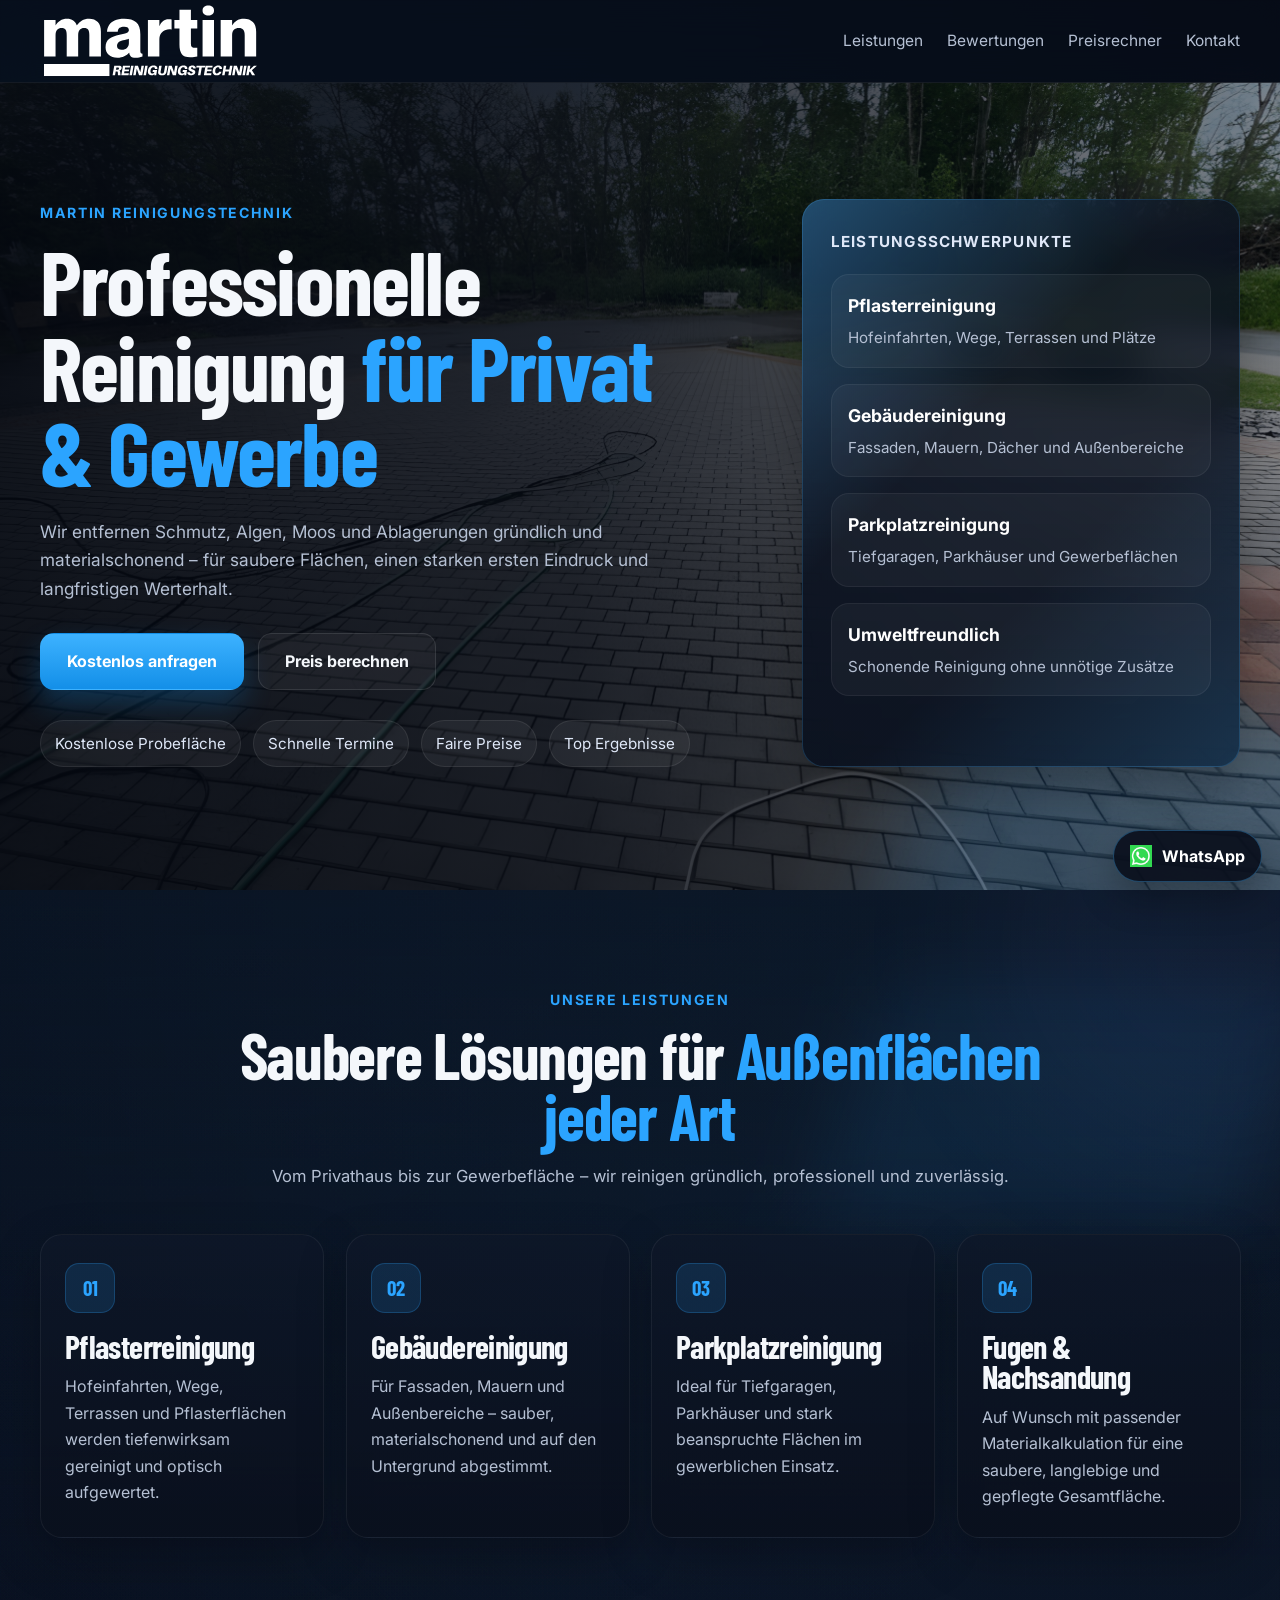
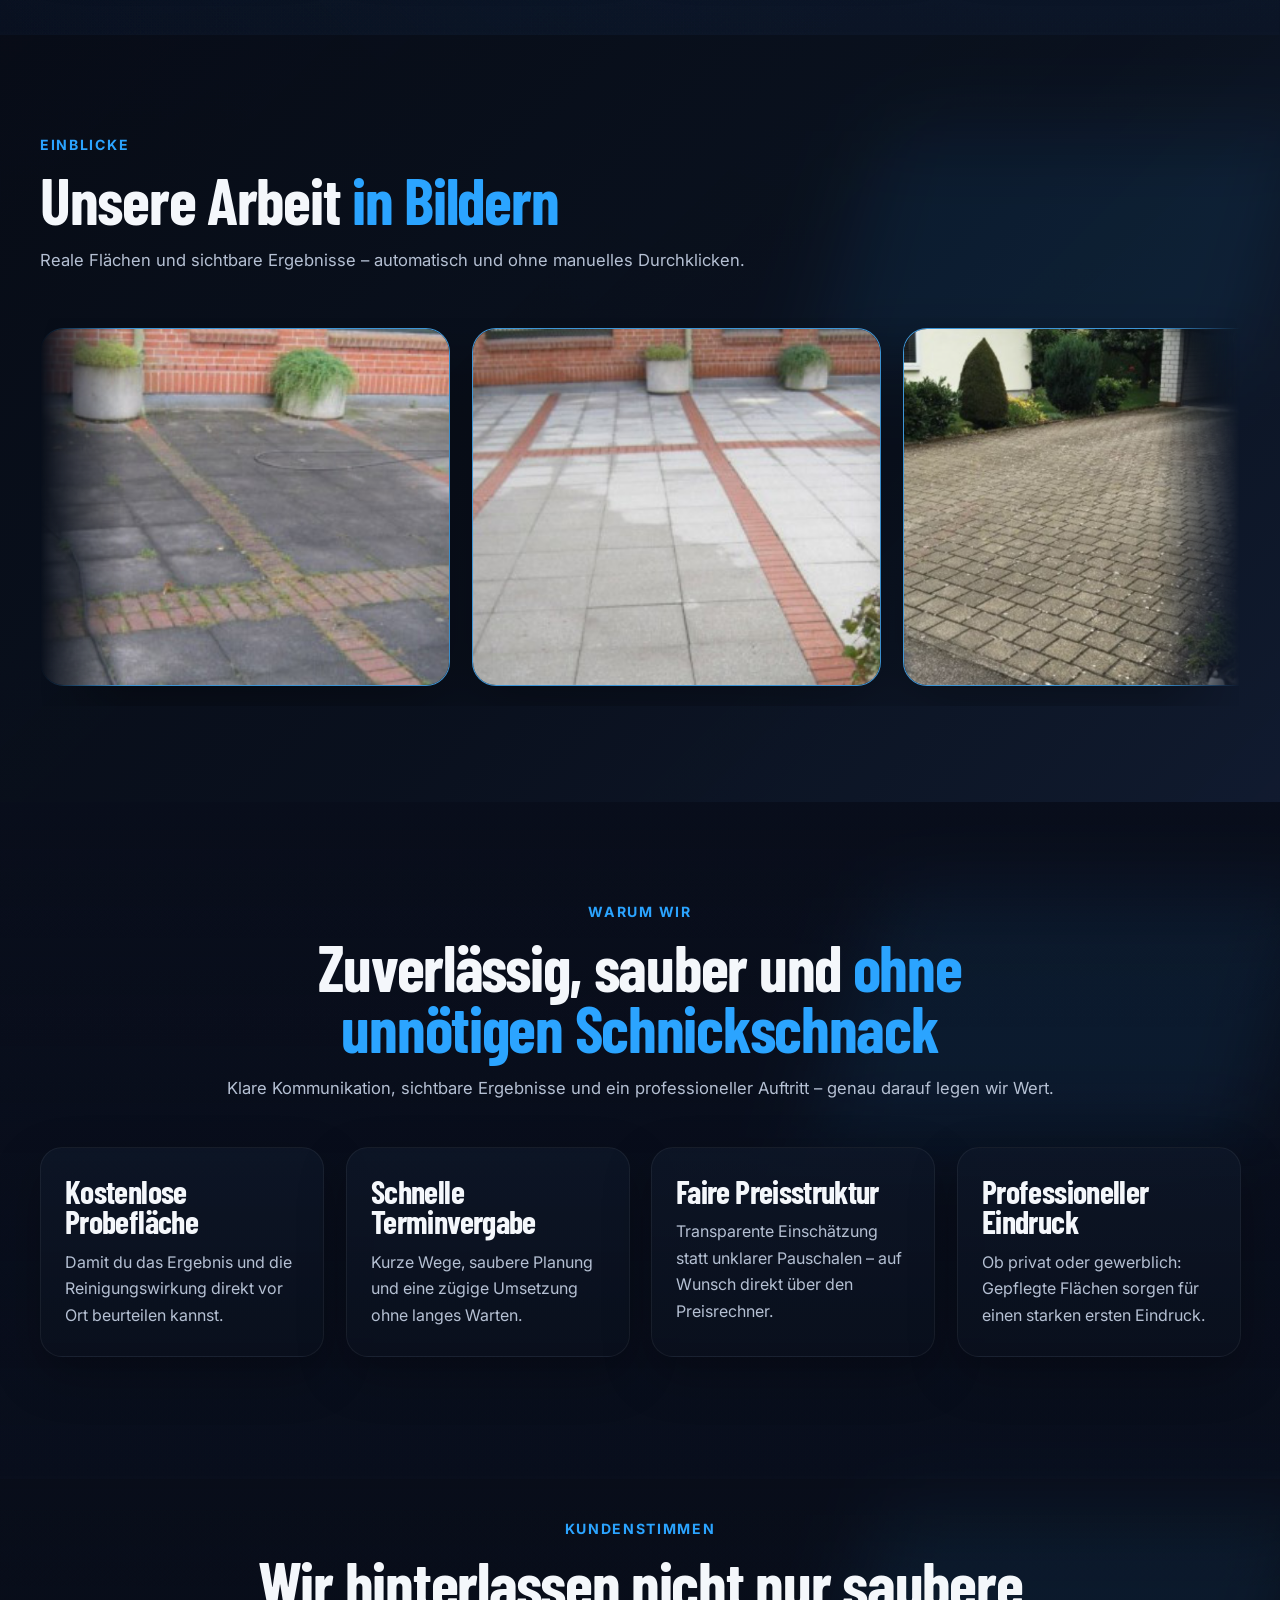
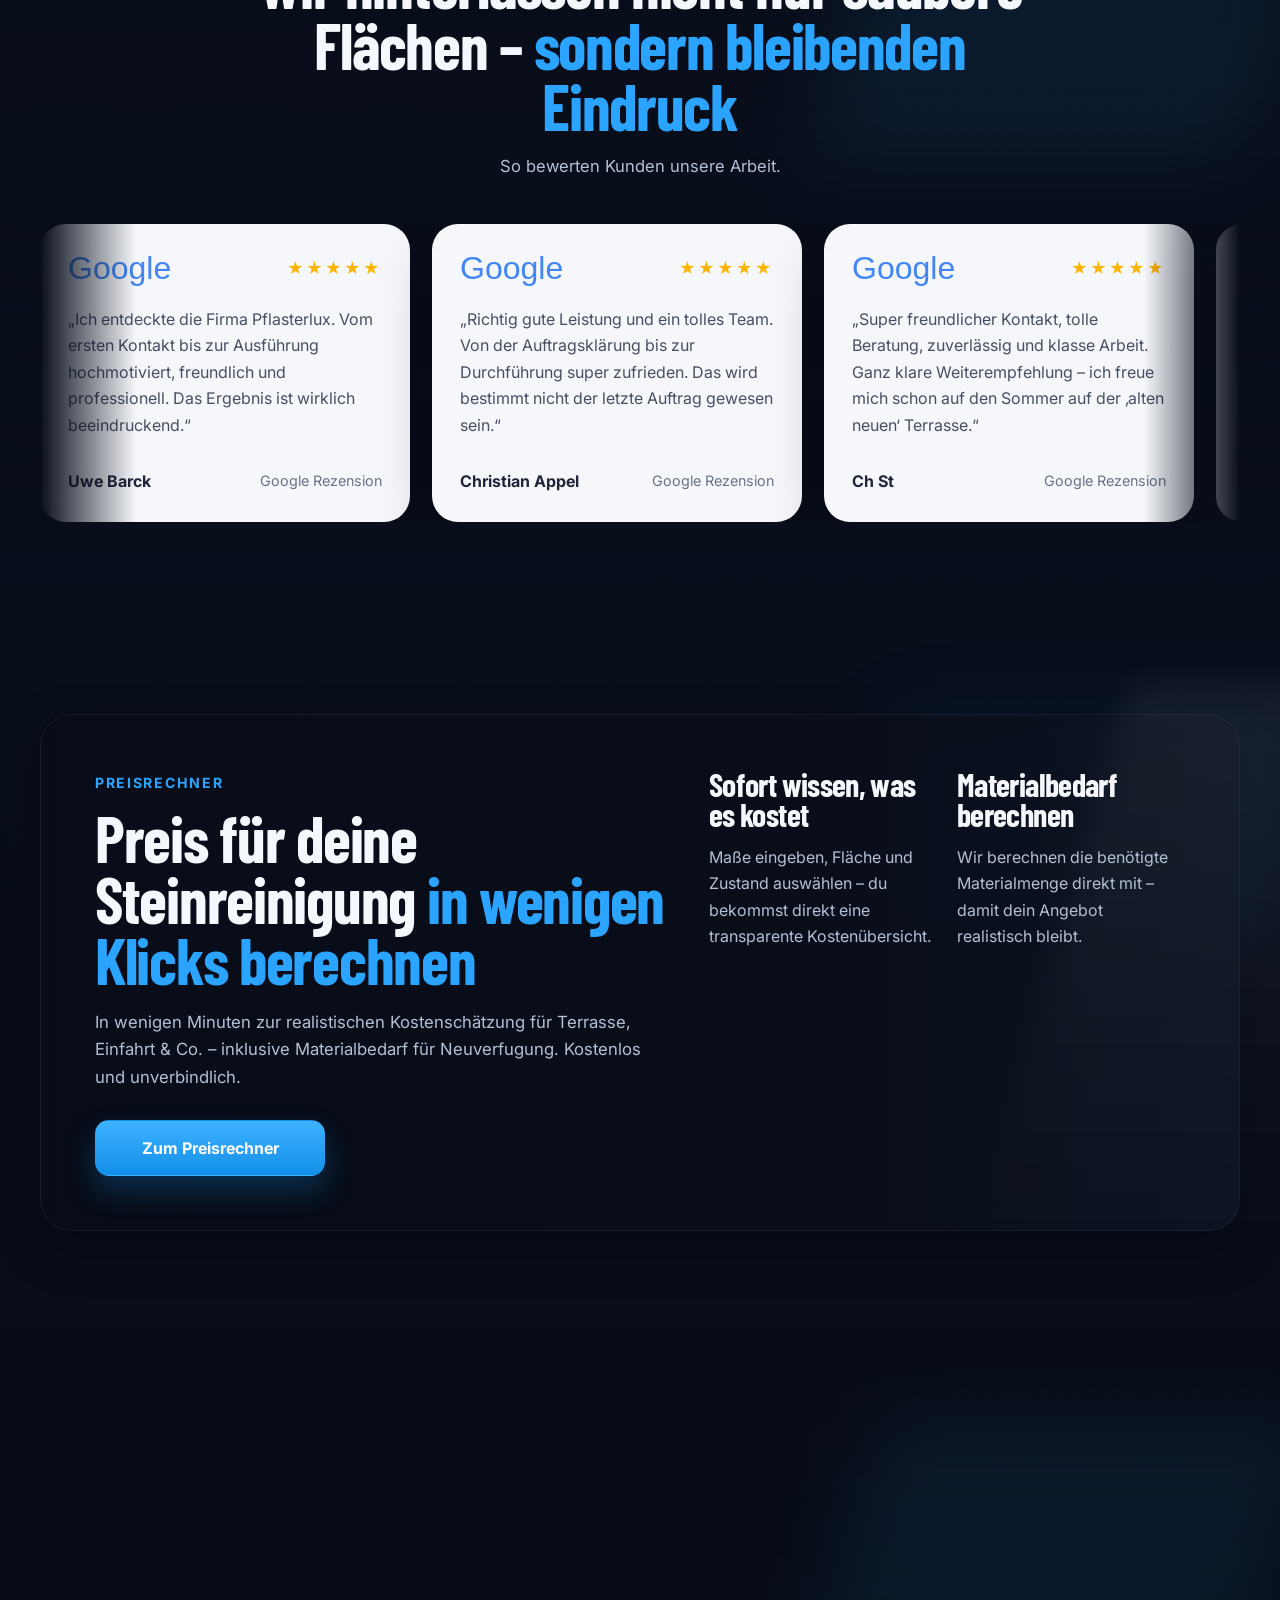
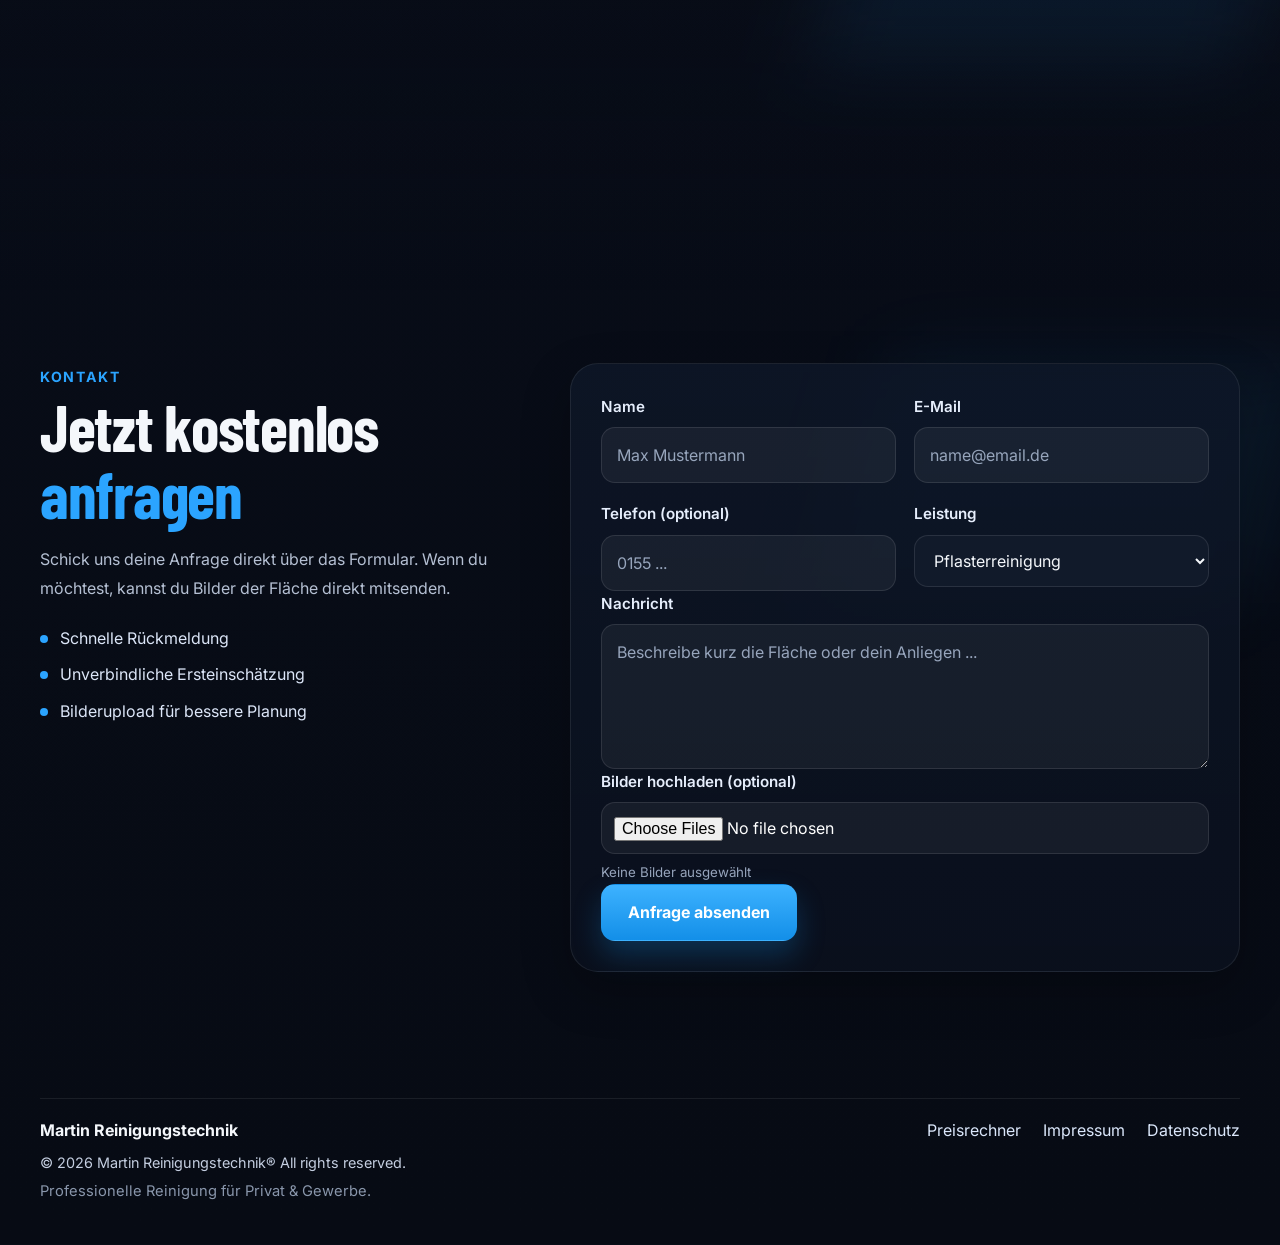
==== commit da825c04: "Complete price-calculator redesign" ====
--- a/index.html
+++ b/index.html
@@ -119,54 +119,35 @@
         </div>
 
         <div class="gallery-marquee" aria-label="Bildergalerie unserer Reinigungsarbeiten">
+          <!--
+            Hier werden nur die echten Bilder jeweils EINMAL eingetragen.
+            JavaScript verdoppelt sie automatisch für den nahtlosen Endlos-Loop.
+          -->
           <div class="gallery-track">
             <figure class="gallery-card">
-              <img
-                src="assets/images/gallery/galerie-01.webp"
-                alt="Professionell gereinigte Außenfläche"
-                loading="lazy"
-              >
-            </figure>
-
-            <figure class="gallery-card">
-              <img
-                src="assets/images/gallery/galerie-02.webp"
-                alt="Gereinigte Pflasterfläche"
-                loading="lazy"
-              >
-            </figure>
-
-            <figure class="gallery-card">
-              <img
-                src="assets/images/gallery/galerie-03.webp"
-                alt="Reinigungsarbeit an einer Einfahrt"
-                loading="lazy"
-              >
-            </figure>
-
-            <figure class="gallery-card">
-              <img
-                src="assets/images/gallery/galerie-04.webp"
-                alt="Saubere Terrasse nach der Reinigung"
-                loading="lazy"
-              >
-            </figure>
-
-            <figure class="gallery-card">
-              <img
-                src="assets/images/gallery/galerie-05.webp"
-                alt="Professionell bearbeitete Steinfläche"
-                loading="lazy"
-              >
-            </figure>
-
-            <figure class="gallery-card">
-              <img
-                src="assets/images/gallery/galerie-06.webp"
-                alt="Gepflegte Außenfläche"
-                loading="lazy"
-              >
-            </figure>
+              <img src="/assets/images/vorher1.png" alt="Reinigungsarbeit auf einer Außenfläche" loading="lazy">
+            </figure>
+            <figure class="gallery-card">
+              <img src="/assets/images/nachher1.png" alt="Professionell gereinigte Außenfläche" loading="lazy">
+            </figure>
+            <figure class="gallery-card">
+              <img src="/assets/images/vorher2.png" alt="Reinigungsprojekt im Außenbereich" loading="lazy">
+            </figure>
+            <figure class="gallery-card">
+              <img src="/assets/images/nachher2.png" alt="Gereinigte Fläche nach der Bearbeitung" loading="lazy">
+            </figure>
+            <figure class="gallery-card">
+              <img src="/assets/images/vorher3.png" alt="Pflaster- und Steinfläche" loading="lazy">
+            </figure>
+            <figure class="gallery-card">
+              <img src="/assets/images/nachher3.png" alt="Saubere Pflaster- und Steinfläche" loading="lazy">
+            </figure>
+
+            <!-- Weitere Bilder genau nach diesem Muster ergänzen:
+            <figure class="gallery-card">
+              <img src="/assets/images/galerie-07.webp" alt="Beschreibung des Bildes" loading="lazy">
+            </figure>
+            -->
           </div>
         </div>
       </div>
--- a/css/style.css
+++ b/css/style.css
@@ -1513,3 +1513,501 @@
     animation-play-state: paused;
   }
 }
+
+/* ===== DETAILLIERTER PREISRECHNER ===== */
+.page-hero--calculator {
+  padding-bottom: 76px;
+}
+
+.calculator-section {
+  padding-top: 64px;
+}
+
+.calculator-layout--detailed {
+  grid-template-columns: minmax(0, 1.12fr) minmax(360px, 0.88fr);
+  gap: 30px;
+}
+
+.calculator-panel--detailed {
+  padding: 34px;
+}
+
+.calculator-heading {
+  margin-bottom: 30px;
+}
+
+.calculator-heading p {
+  max-width: 720px;
+}
+
+.calc-block {
+  padding: 26px;
+  margin-top: 20px;
+  border: 1px solid rgba(255, 255, 255, 0.07);
+  border-radius: 22px;
+  background: rgba(255, 255, 255, 0.025);
+}
+
+.calc-block[hidden] {
+  display: none;
+}
+
+.calc-block__heading {
+  display: flex;
+  align-items: flex-start;
+  gap: 16px;
+  margin-bottom: 22px;
+}
+
+.calc-block__heading h3 {
+  line-height: 1.05;
+}
+
+.calc-block__heading p {
+  margin-top: 6px;
+  font-size: 0.95rem;
+}
+
+.calc-step {
+  flex: 0 0 auto;
+  width: 42px;
+  height: 42px;
+  display: grid;
+  place-items: center;
+  border-radius: 13px;
+  background: rgba(43, 164, 255, 0.13);
+  border: 1px solid rgba(43, 164, 255, 0.25);
+  color: var(--accent);
+  font-family: 'Barlow Condensed', sans-serif;
+  font-size: 1.25rem;
+  font-weight: 800;
+}
+
+.range-group--with-value {
+  grid-template-columns: 150px 1fr;
+  align-items: center;
+  gap: 18px;
+}
+
+.range-value-wrap,
+.unit-input {
+  position: relative;
+}
+
+.range-value-wrap input,
+.unit-input input {
+  padding-right: 48px;
+}
+
+.range-value-wrap span,
+.unit-input span {
+  position: absolute;
+  top: 50%;
+  right: 15px;
+  transform: translateY(-50%);
+  color: #aebbd0;
+  font-size: 0.92rem;
+  pointer-events: none;
+}
+
+.option-grid {
+  display: grid;
+  grid-template-columns: repeat(2, minmax(0, 1fr));
+  gap: 14px;
+}
+
+.option-card {
+  position: relative;
+  min-height: 118px;
+  display: grid;
+  grid-template-columns: 34px 1fr;
+  align-items: start;
+  gap: 13px;
+  padding: 18px;
+  border-radius: 18px;
+  border: 1px solid rgba(255, 255, 255, 0.08);
+  background: rgba(255, 255, 255, 0.035);
+  cursor: pointer;
+  transition: border-color 0.2s ease, background 0.2s ease, transform 0.2s ease;
+}
+
+.option-card:hover {
+  transform: translateY(-2px);
+  border-color: rgba(43, 164, 255, 0.28);
+}
+
+.option-card input {
+  position: absolute;
+  opacity: 0;
+  pointer-events: none;
+}
+
+.option-card__check {
+  width: 30px;
+  height: 30px;
+  display: grid;
+  place-items: center;
+  border-radius: 10px;
+  border: 1px solid rgba(255, 255, 255, 0.14);
+  background: rgba(255, 255, 255, 0.04);
+  color: #fff;
+  font-weight: 800;
+}
+
+.option-card input:checked + .option-card__check {
+  background: var(--accent);
+  border-color: var(--accent);
+}
+
+.option-card input:checked + .option-card__check::before {
+  content: "✓";
+}
+
+.option-card:has(input:checked) {
+  background: rgba(43, 164, 255, 0.09);
+  border-color: rgba(43, 164, 255, 0.38);
+}
+
+.option-card__copy strong,
+.option-card--fixed strong {
+  display: block;
+  color: #fff;
+  font-size: 1rem;
+  margin-bottom: 6px;
+}
+
+.option-card__copy span,
+.option-card--fixed span {
+  color: var(--text-soft);
+  font-size: 0.9rem;
+  line-height: 1.45;
+}
+
+.option-card--fixed {
+  cursor: default;
+  background: rgba(43, 164, 255, 0.08);
+  border-color: rgba(43, 164, 255, 0.22);
+}
+
+.option-card--fixed .option-card__check {
+  background: var(--accent);
+  border-color: var(--accent);
+}
+
+.option-card--fixed em {
+  position: absolute;
+  top: 15px;
+  right: 15px;
+  color: #8ccfff;
+  font-size: 0.78rem;
+  font-style: normal;
+  font-weight: 700;
+  text-transform: uppercase;
+  letter-spacing: 0.07em;
+}
+
+.calculator-notice {
+  margin-top: 22px;
+  padding: 18px 20px;
+  border-radius: 18px;
+  background: rgba(43, 164, 255, 0.075);
+  border: 1px solid rgba(43, 164, 255, 0.18);
+}
+
+.calculator-notice strong {
+  display: block;
+  margin-bottom: 5px;
+  color: #eaf5ff;
+}
+
+.calculator-notice p {
+  font-size: 0.92rem;
+}
+
+.receipt-panel {
+  position: sticky;
+  top: 108px;
+  overflow: hidden;
+  border-radius: 28px;
+  background: #f5f3ef;
+  color: #151b28;
+  box-shadow: 0 24px 60px rgba(0, 0, 0, 0.34);
+}
+
+.receipt-panel .eyebrow {
+  color: #167fd0;
+}
+
+.receipt-panel h3 {
+  color: #111827;
+  font-size: 2.2rem;
+  line-height: 1;
+}
+
+.receipt-panel__top,
+.receipt-items,
+.receipt-travel,
+.receipt-actions {
+  padding-left: 26px;
+  padding-right: 26px;
+}
+
+.receipt-panel__top {
+  padding-top: 27px;
+  padding-bottom: 20px;
+}
+
+.receipt-meta {
+  display: flex;
+  flex-wrap: wrap;
+  gap: 8px;
+  margin-top: 15px;
+}
+
+.receipt-meta span {
+  padding: 7px 10px;
+  border-radius: 999px;
+  background: #e5e9ee;
+  color: #394457;
+  font-size: 0.78rem;
+  font-weight: 700;
+}
+
+.receipt-items {
+  display: grid;
+  gap: 12px;
+  padding-bottom: 14px;
+}
+
+.receipt-item,
+.receipt-travel {
+  border-radius: 18px;
+  background: #e9e7e3;
+}
+
+.receipt-item {
+  padding: 18px;
+}
+
+.receipt-item__heading {
+  display: flex;
+  justify-content: space-between;
+  gap: 14px;
+  align-items: flex-start;
+  margin-bottom: 12px;
+}
+
+.receipt-item__heading strong {
+  color: #121827;
+  font-family: 'Barlow Condensed', sans-serif;
+  font-size: 1.25rem;
+  line-height: 1.05;
+}
+
+.receipt-item__heading span {
+  color: #121827;
+  font-weight: 800;
+  white-space: nowrap;
+}
+
+.receipt-item__details {
+  display: grid;
+  gap: 7px;
+}
+
+.receipt-detail-line,
+.receipt-line {
+  display: flex;
+  justify-content: space-between;
+  gap: 12px;
+  align-items: baseline;
+}
+
+.receipt-detail-line {
+  padding-top: 7px;
+  border-top: 1px solid rgba(17, 24, 39, 0.08);
+  color: #394457;
+  font-size: 0.88rem;
+}
+
+.receipt-detail-line strong {
+  color: #141a27;
+}
+
+.receipt-item__note {
+  margin-top: 10px;
+  color: #5e6879;
+  font-size: 0.8rem;
+  line-height: 1.45;
+}
+
+.receipt-travel {
+  margin: 0 26px 14px;
+  padding-top: 17px;
+  padding-bottom: 17px;
+}
+
+.receipt-travel p {
+  color: #5c6575;
+  font-size: 0.8rem;
+  line-height: 1.45;
+  margin-top: 8px;
+}
+
+.receipt-line--title strong:first-child {
+  font-family: 'Barlow Condensed', sans-serif;
+  font-size: 1.16rem;
+}
+
+.receipt-totals {
+  padding: 20px 26px;
+  background: linear-gradient(180deg, #b8e4ff, #8fd2ff);
+}
+
+.receipt-totals .receipt-line {
+  padding: 7px 0;
+  border-bottom: 1px solid rgba(17, 24, 39, 0.13);
+}
+
+.receipt-totals .receipt-line:last-child {
+  border-bottom: 0;
+}
+
+.receipt-line--gross {
+  display: grid;
+  grid-template-columns: 1fr auto auto;
+  align-items: center;
+  font-weight: 800;
+}
+
+.receipt-line--gross strong {
+  font-size: 1.22rem;
+}
+
+.receipt-actions {
+  display: grid;
+  gap: 10px;
+  padding-top: 20px;
+  padding-bottom: 12px;
+  background: #f5f3ef;
+}
+
+.receipt-panel .btn--secondary {
+  color: #1d2839;
+  border-color: #cad1da;
+  background: #fff;
+}
+
+.receipt-panel .result-disclaimer {
+  margin: 0;
+  padding: 0 26px 24px;
+  color: #6c7584;
+  font-size: 0.78rem;
+  text-align: center;
+}
+
+.calculator-transfer-note {
+  margin-bottom: 16px;
+  padding: 14px 16px;
+  border-radius: 14px;
+  background: rgba(43, 164, 255, 0.1);
+  border: 1px solid rgba(43, 164, 255, 0.24);
+  color: #dceeff;
+}
+
+.calculator-transfer-note strong {
+  display: block;
+  margin-bottom: 4px;
+}
+
+@media (max-width: 1100px) {
+  .calculator-layout--detailed {
+    grid-template-columns: 1fr;
+  }
+
+  .receipt-panel {
+    position: static;
+  }
+}
+
+@media (max-width: 760px) {
+  .calculator-panel--detailed {
+    padding: 22px;
+  }
+
+  .calc-block {
+    padding: 20px;
+  }
+
+  .option-grid {
+    grid-template-columns: 1fr;
+  }
+
+  .range-group--with-value {
+    grid-template-columns: 1fr;
+  }
+
+  .receipt-panel__top,
+  .receipt-items,
+  .receipt-actions {
+    padding-left: 18px;
+    padding-right: 18px;
+  }
+
+  .receipt-travel {
+    margin-left: 18px;
+    margin-right: 18px;
+  }
+
+  .receipt-totals {
+    padding-left: 18px;
+    padding-right: 18px;
+  }
+
+  .receipt-line--gross {
+    grid-template-columns: 1fr auto;
+  }
+
+  .receipt-line--gross span:nth-child(2) {
+    grid-column: 1 / -1;
+    grid-row: 2;
+    font-size: 0.82rem;
+  }
+}
+
+@media print {
+  body.calculator-page {
+    padding-top: 0;
+    background: #fff;
+  }
+
+  .calculator-page .topbar,
+  .calculator-page .page-hero,
+  .calculator-page .calculator-panel,
+  .calculator-page .footer,
+  .calculator-page .receipt-actions,
+  .calculator-page .result-disclaimer {
+    display: none !important;
+  }
+
+  .calculator-page .calculator-section {
+    padding: 0;
+    background: #fff;
+  }
+
+  .calculator-page .container,
+  .calculator-page .calculator-layout--detailed {
+    width: 100%;
+    max-width: none;
+    display: block;
+    margin: 0;
+  }
+
+  .calculator-page .receipt-panel {
+    position: static;
+    box-shadow: none;
+    border: 1px solid #cbd2dc;
+    border-radius: 18px;
+    overflow: hidden;
+  }
+}
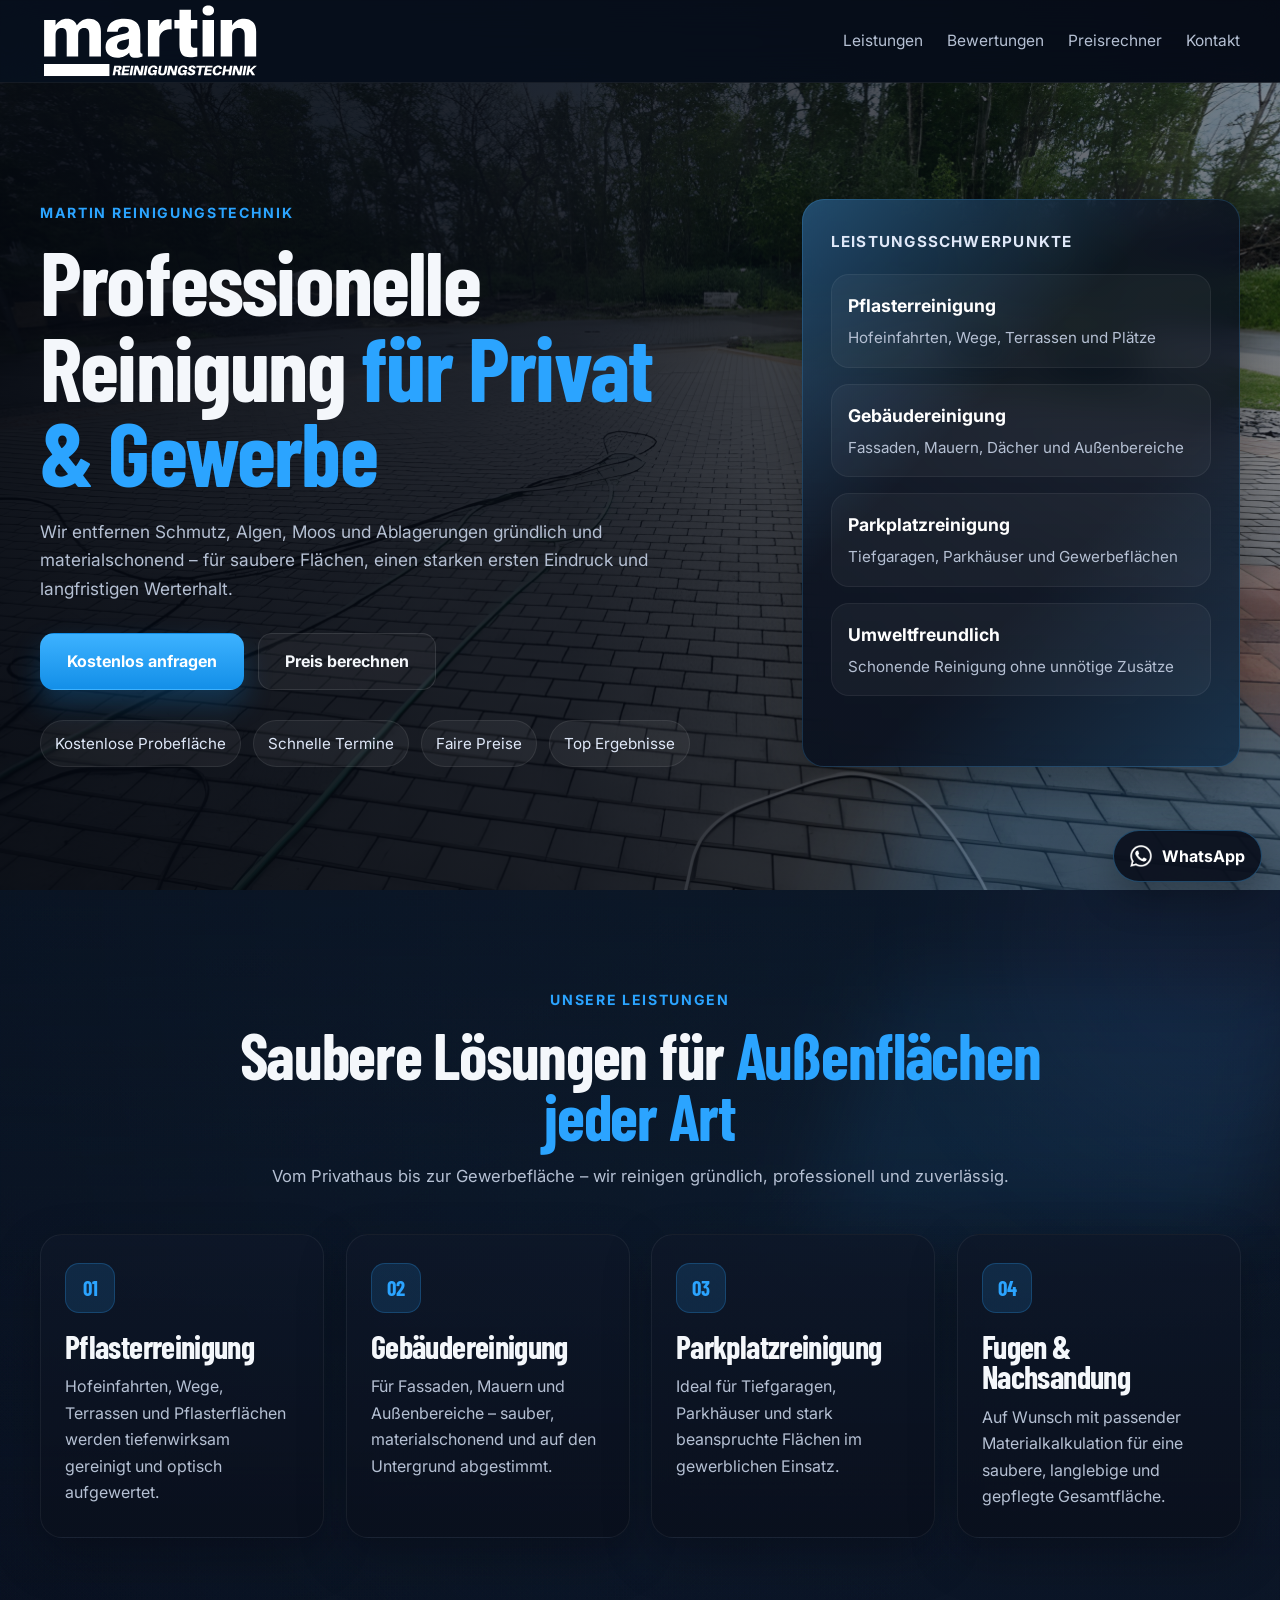
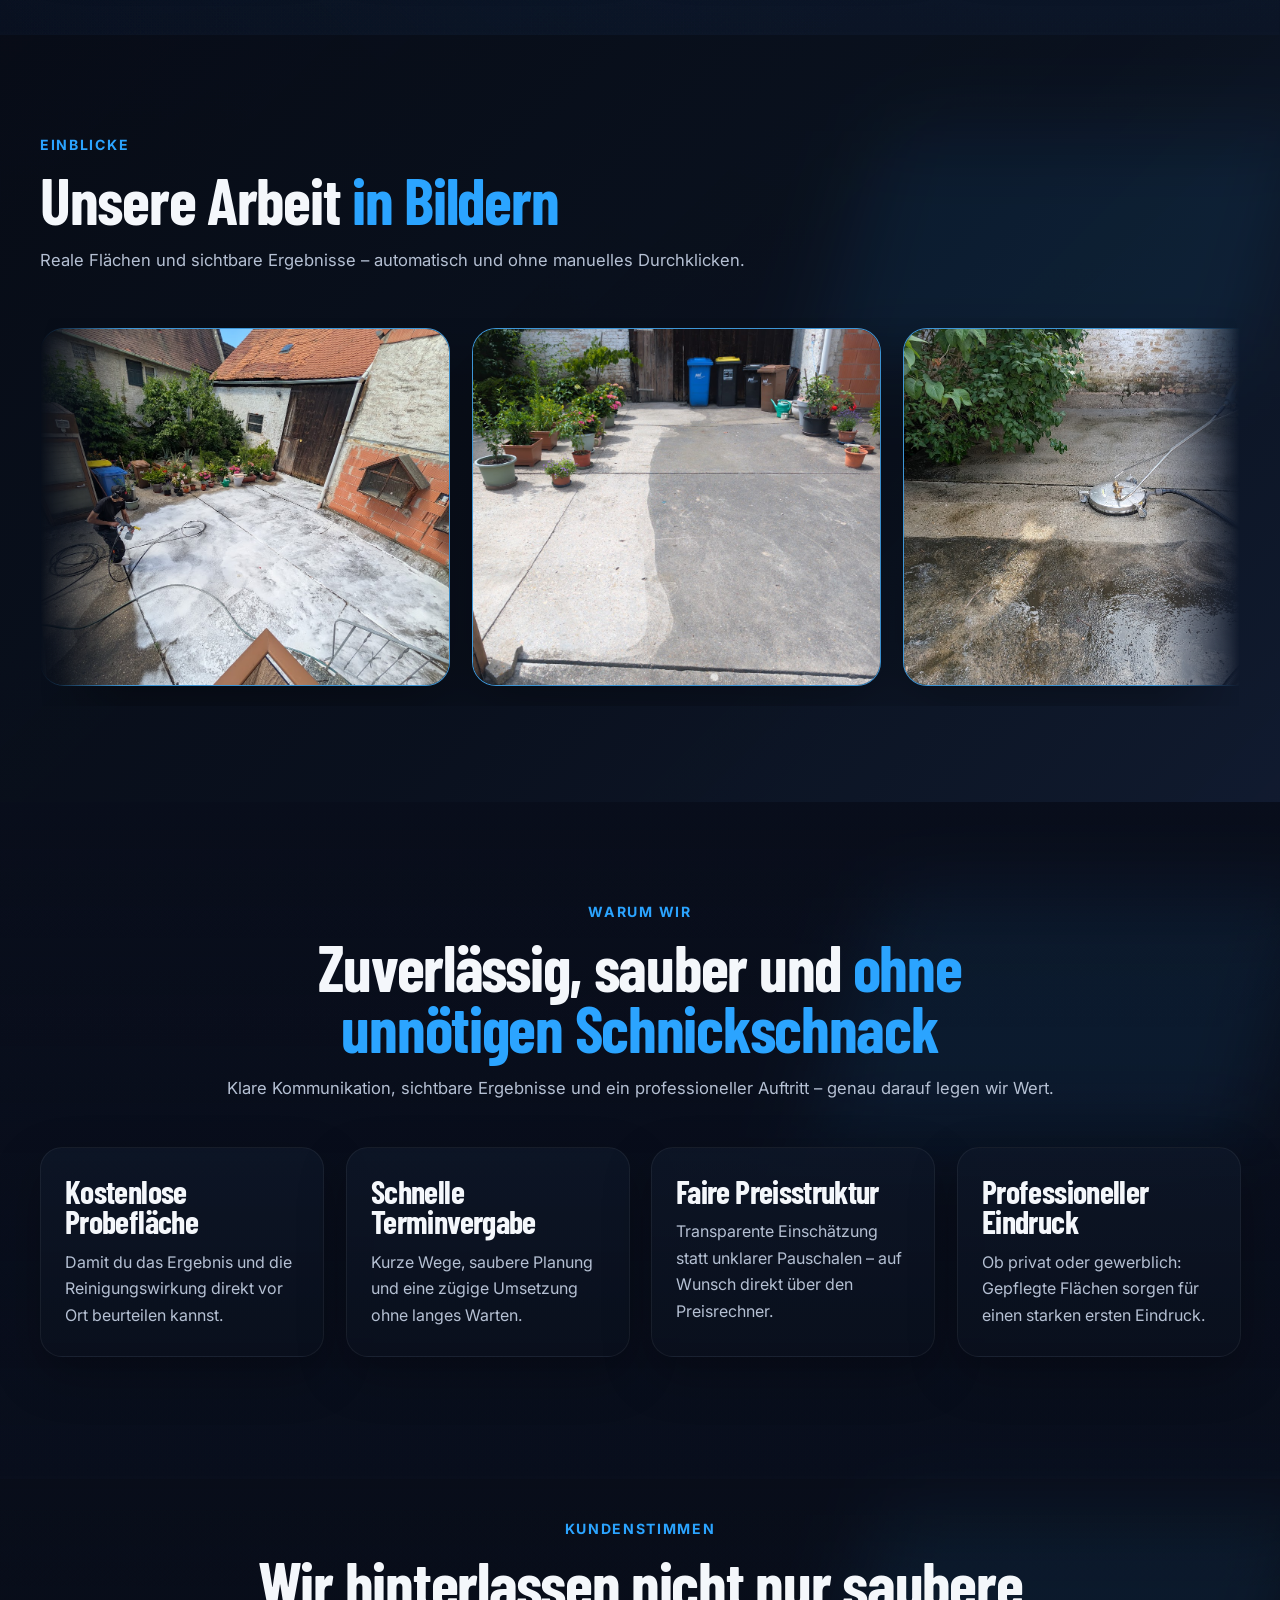
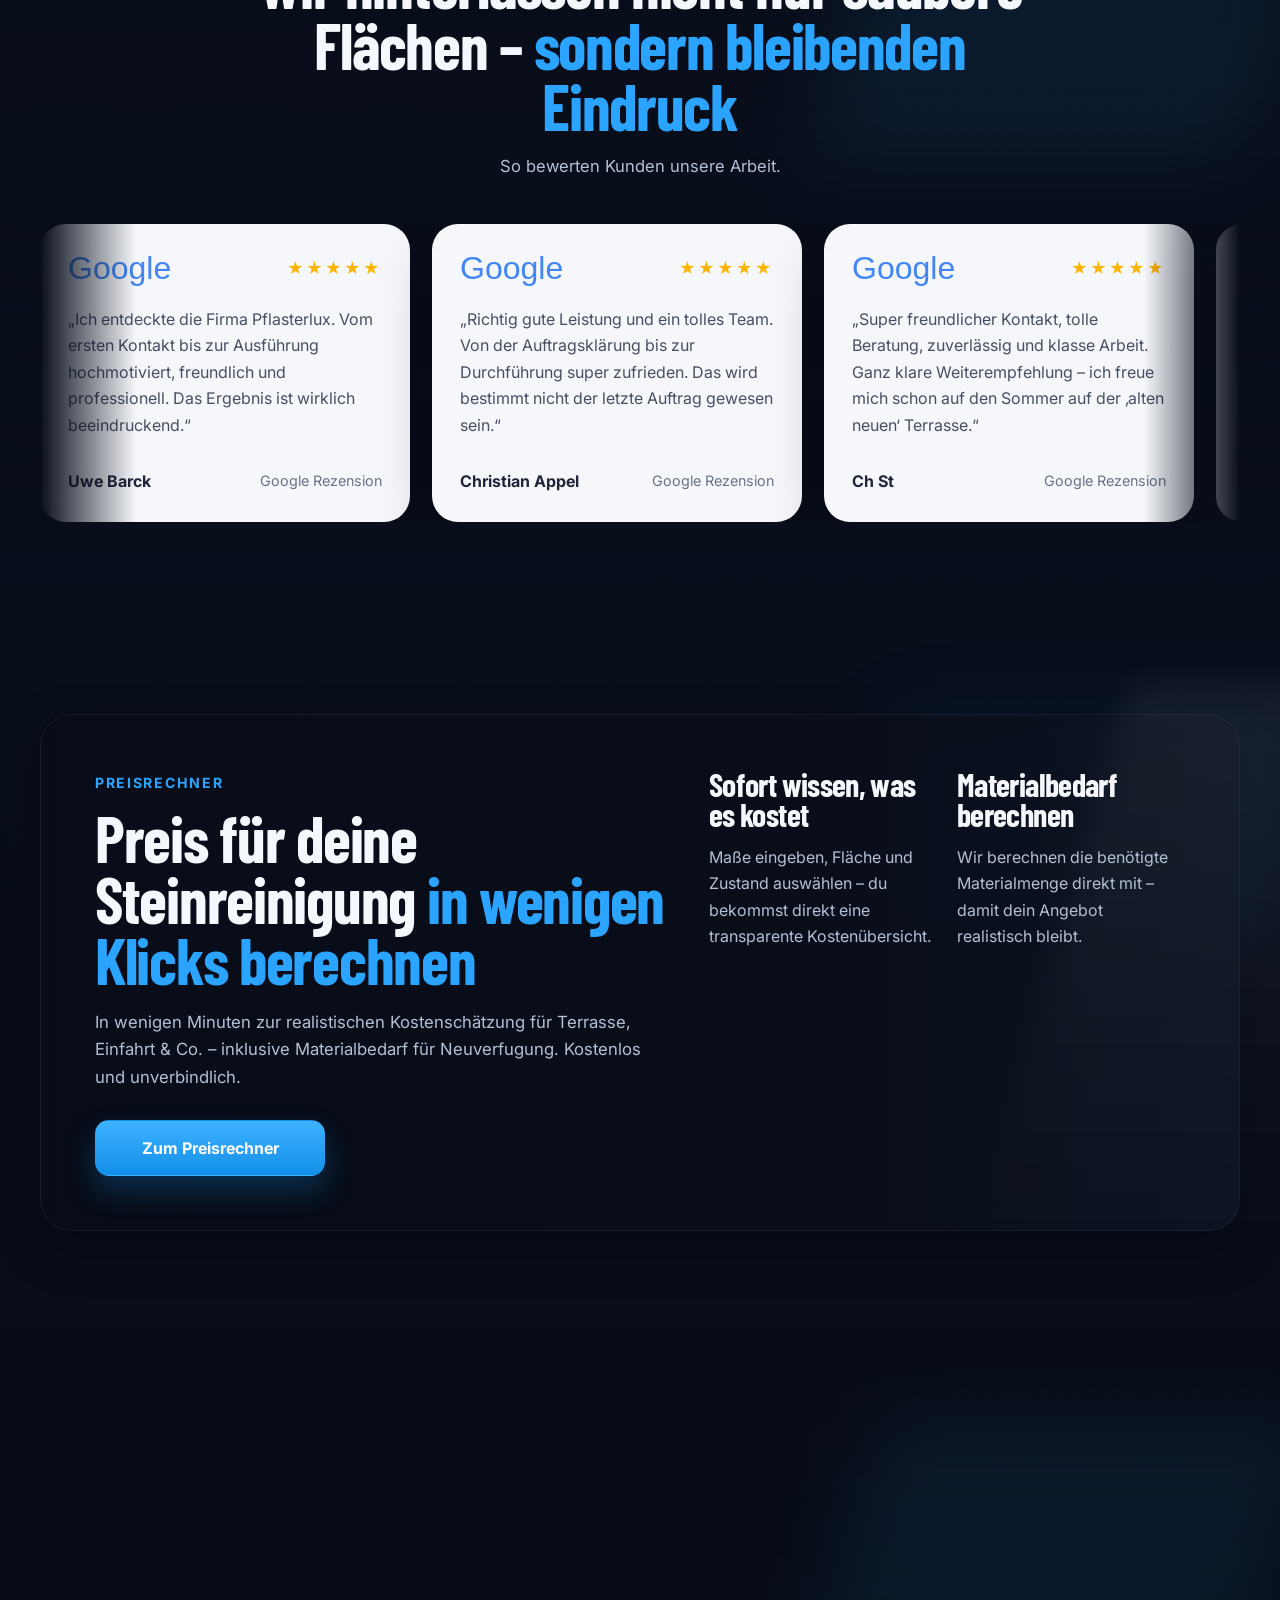
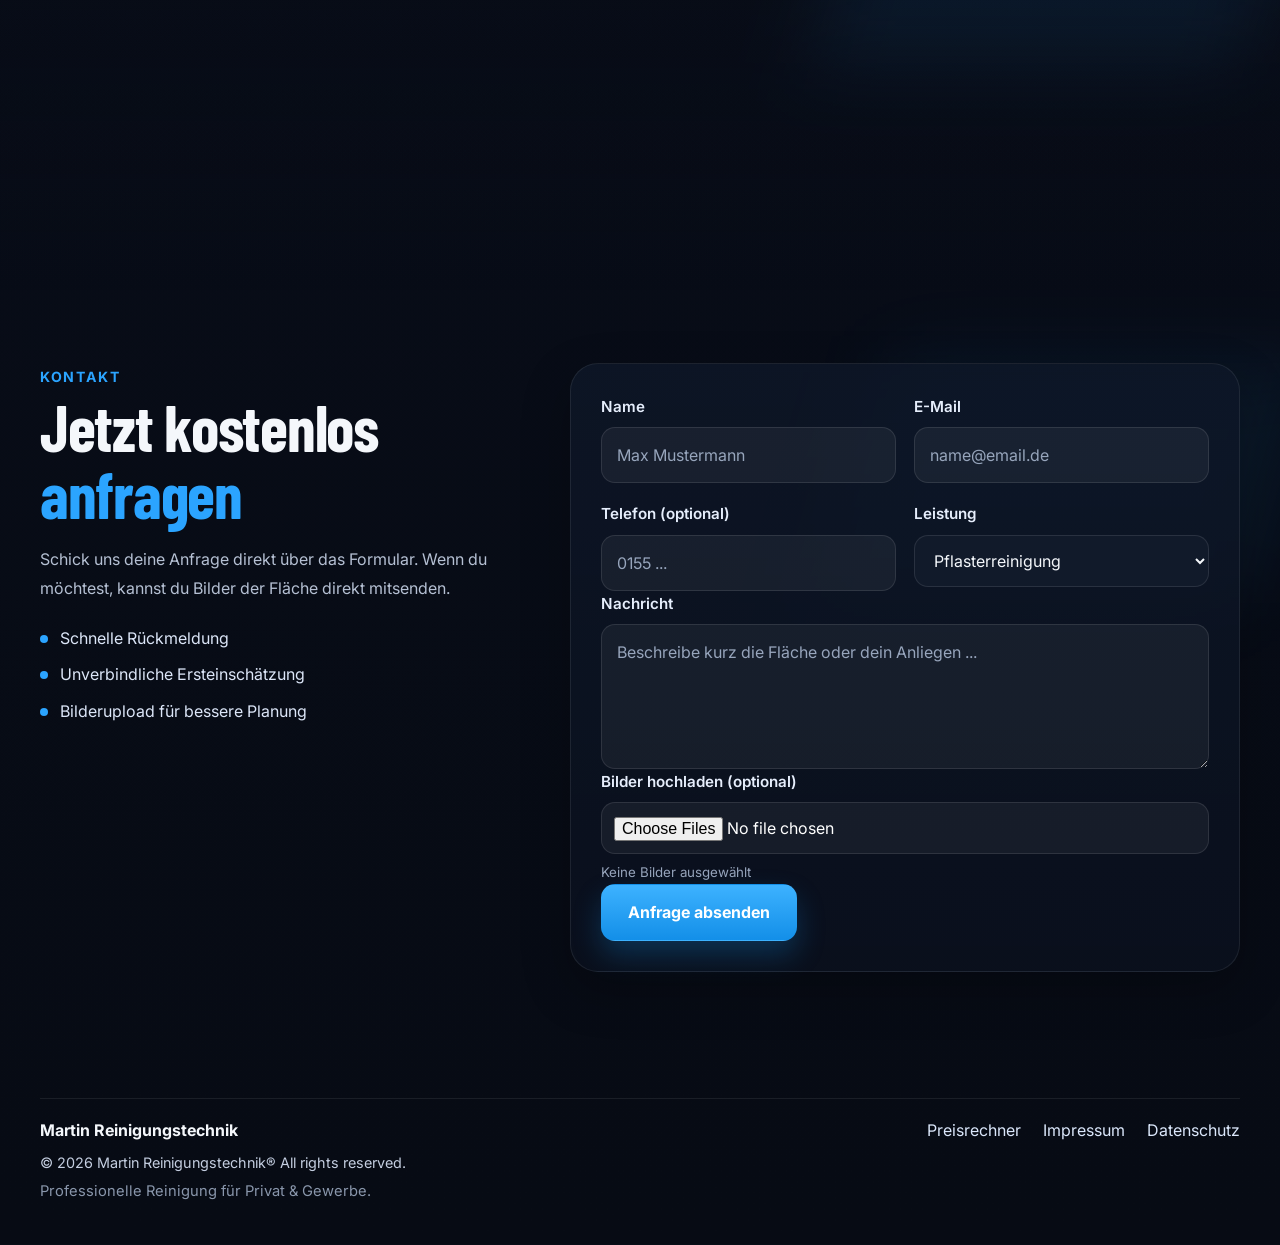
==== commit 5a80d0ee: "Fixed icons and images" ====
--- a/index.html
+++ b/index.html
@@ -119,35 +119,54 @@
         </div>
 
         <div class="gallery-marquee" aria-label="Bildergalerie unserer Reinigungsarbeiten">
-          <!--
-            Hier werden nur die echten Bilder jeweils EINMAL eingetragen.
-            JavaScript verdoppelt sie automatisch für den nahtlosen Endlos-Loop.
-          -->
           <div class="gallery-track">
             <figure class="gallery-card">
-              <img src="/assets/images/vorher1.png" alt="Reinigungsarbeit auf einer Außenfläche" loading="lazy">
-            </figure>
-            <figure class="gallery-card">
-              <img src="/assets/images/nachher1.png" alt="Professionell gereinigte Außenfläche" loading="lazy">
-            </figure>
-            <figure class="gallery-card">
-              <img src="/assets/images/vorher2.png" alt="Reinigungsprojekt im Außenbereich" loading="lazy">
-            </figure>
-            <figure class="gallery-card">
-              <img src="/assets/images/nachher2.png" alt="Gereinigte Fläche nach der Bearbeitung" loading="lazy">
-            </figure>
-            <figure class="gallery-card">
-              <img src="/assets/images/vorher3.png" alt="Pflaster- und Steinfläche" loading="lazy">
-            </figure>
-            <figure class="gallery-card">
-              <img src="/assets/images/nachher3.png" alt="Saubere Pflaster- und Steinfläche" loading="lazy">
-            </figure>
-
-            <!-- Weitere Bilder genau nach diesem Muster ergänzen:
-            <figure class="gallery-card">
-              <img src="/assets/images/galerie-07.webp" alt="Beschreibung des Bildes" loading="lazy">
-            </figure>
-            -->
+              <img
+                src="assets/images/gallery/galerie-01.webp"
+                alt="Professionell gereinigte Außenfläche"
+                loading="lazy"
+              >
+            </figure>
+
+            <figure class="gallery-card">
+              <img
+                src="assets/images/gallery/galerie-02.webp"
+                alt="Gereinigte Pflasterfläche"
+                loading="lazy"
+              >
+            </figure>
+
+            <figure class="gallery-card">
+              <img
+                src="assets/images/gallery/galerie-03.webp"
+                alt="Reinigungsarbeit an einer Einfahrt"
+                loading="lazy"
+              >
+            </figure>
+
+            <figure class="gallery-card">
+              <img
+                src="assets/images/gallery/galerie-04.webp"
+                alt="Saubere Terrasse nach der Reinigung"
+                loading="lazy"
+              >
+            </figure>
+
+            <figure class="gallery-card">
+              <img
+                src="assets/images/gallery/galerie-05.webp"
+                alt="Professionell bearbeitete Steinfläche"
+                loading="lazy"
+              >
+            </figure>
+
+            <figure class="gallery-card">
+              <img
+                src="assets/images/gallery/galerie-06.webp"
+                alt="Gepflegte Außenfläche"
+                loading="lazy"
+              >
+            </figure>
           </div>
         </div>
       </div>
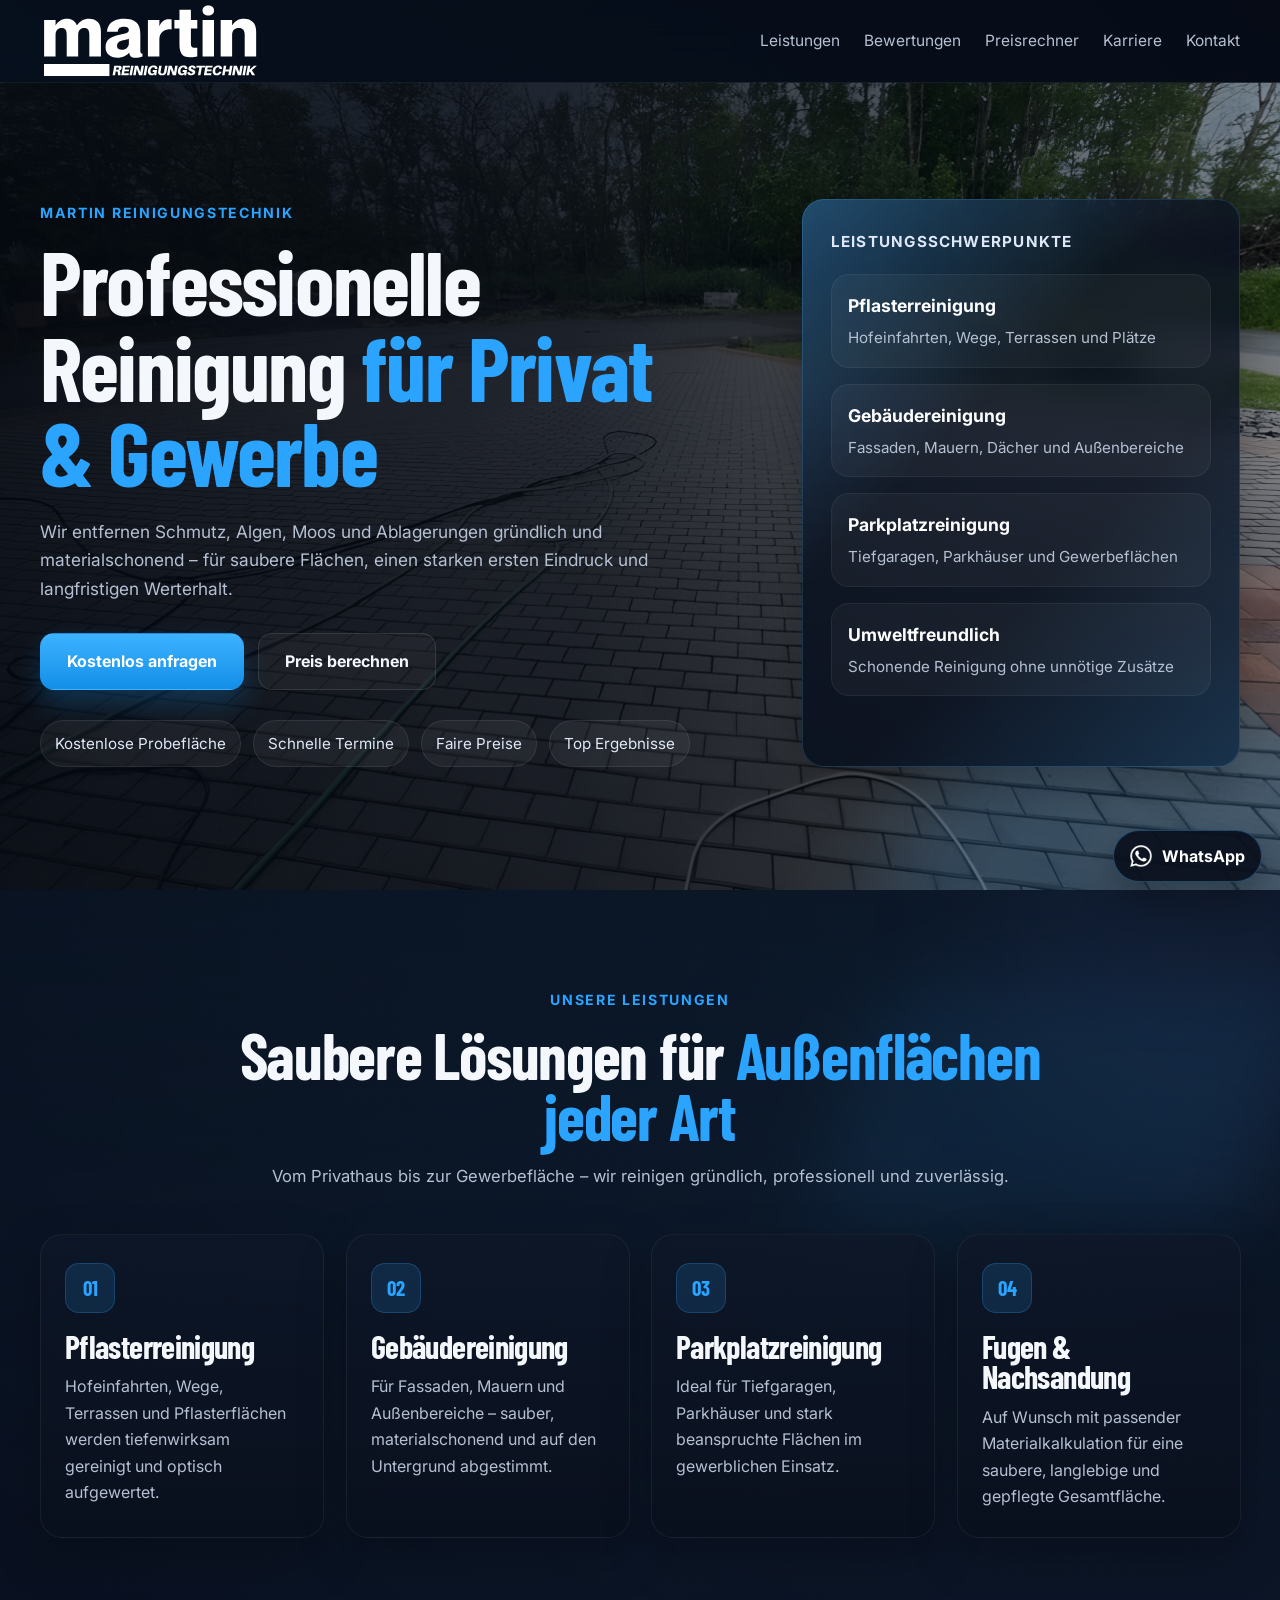
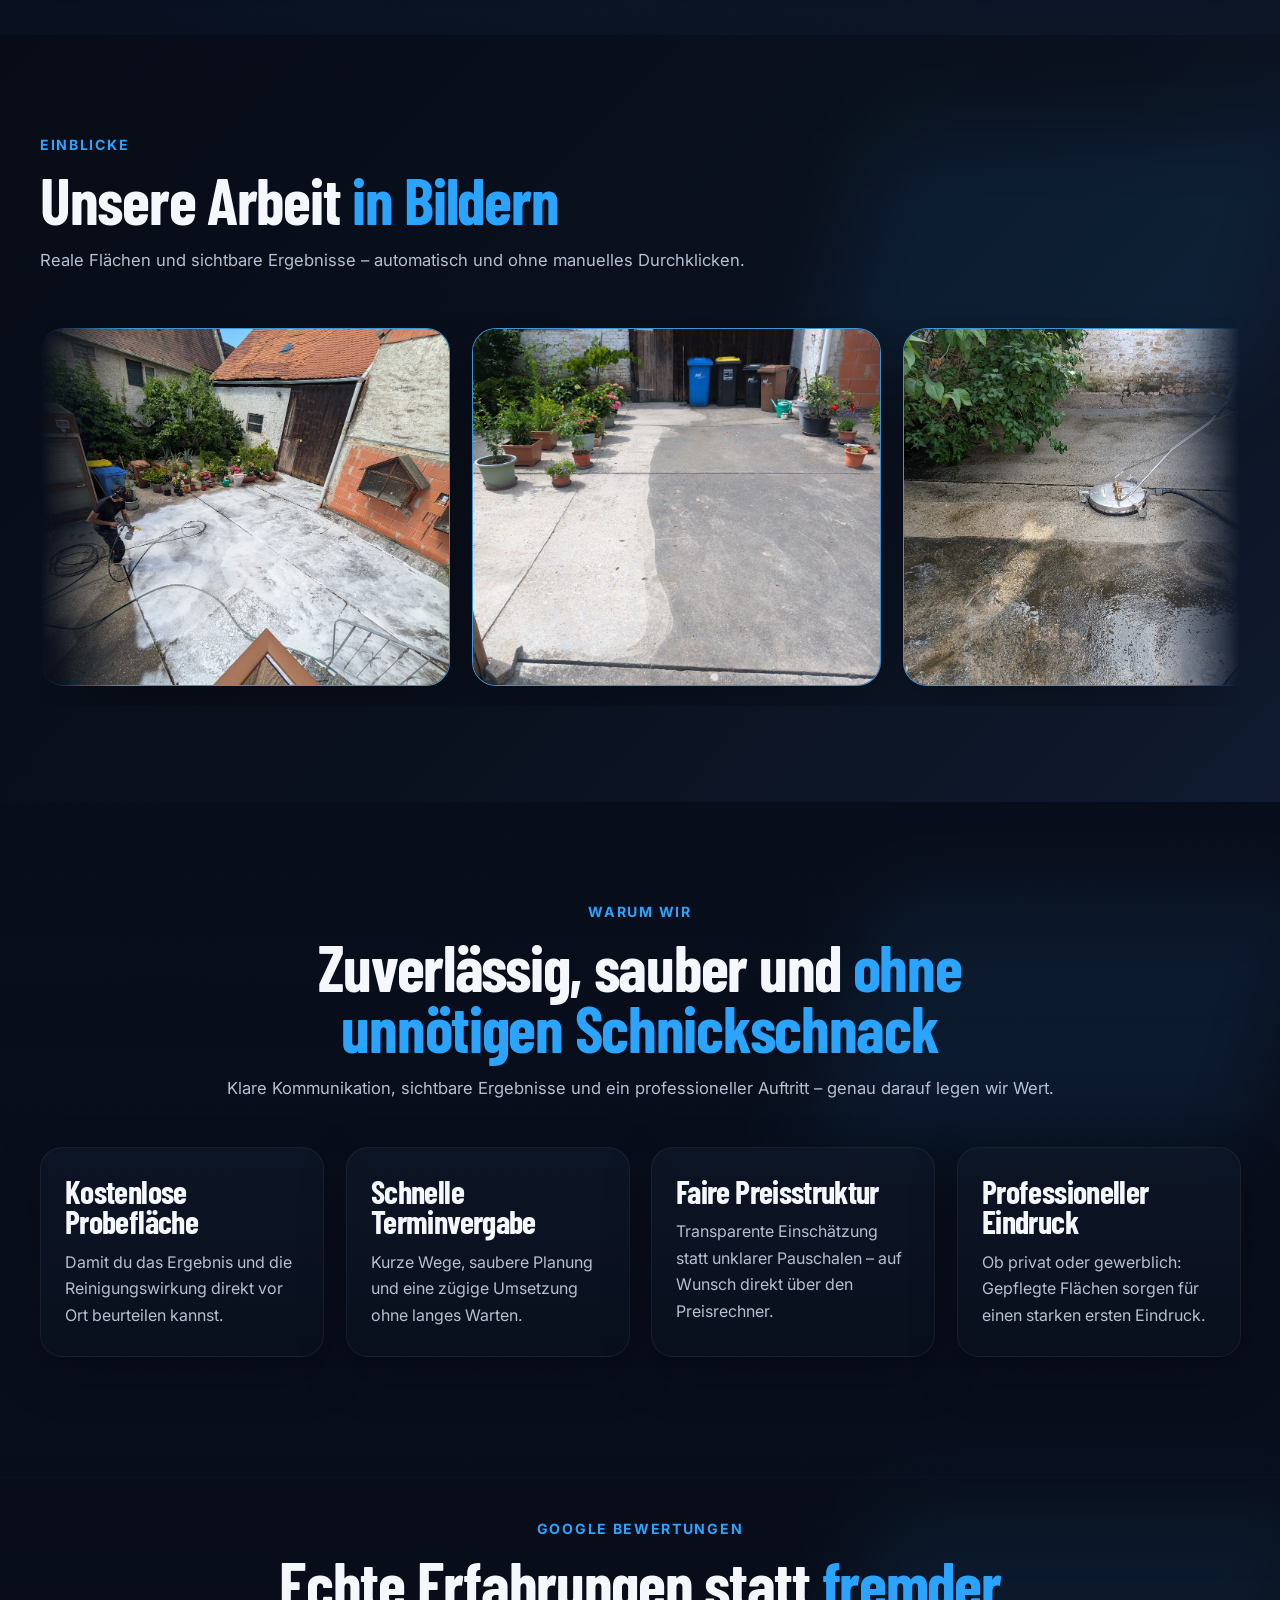
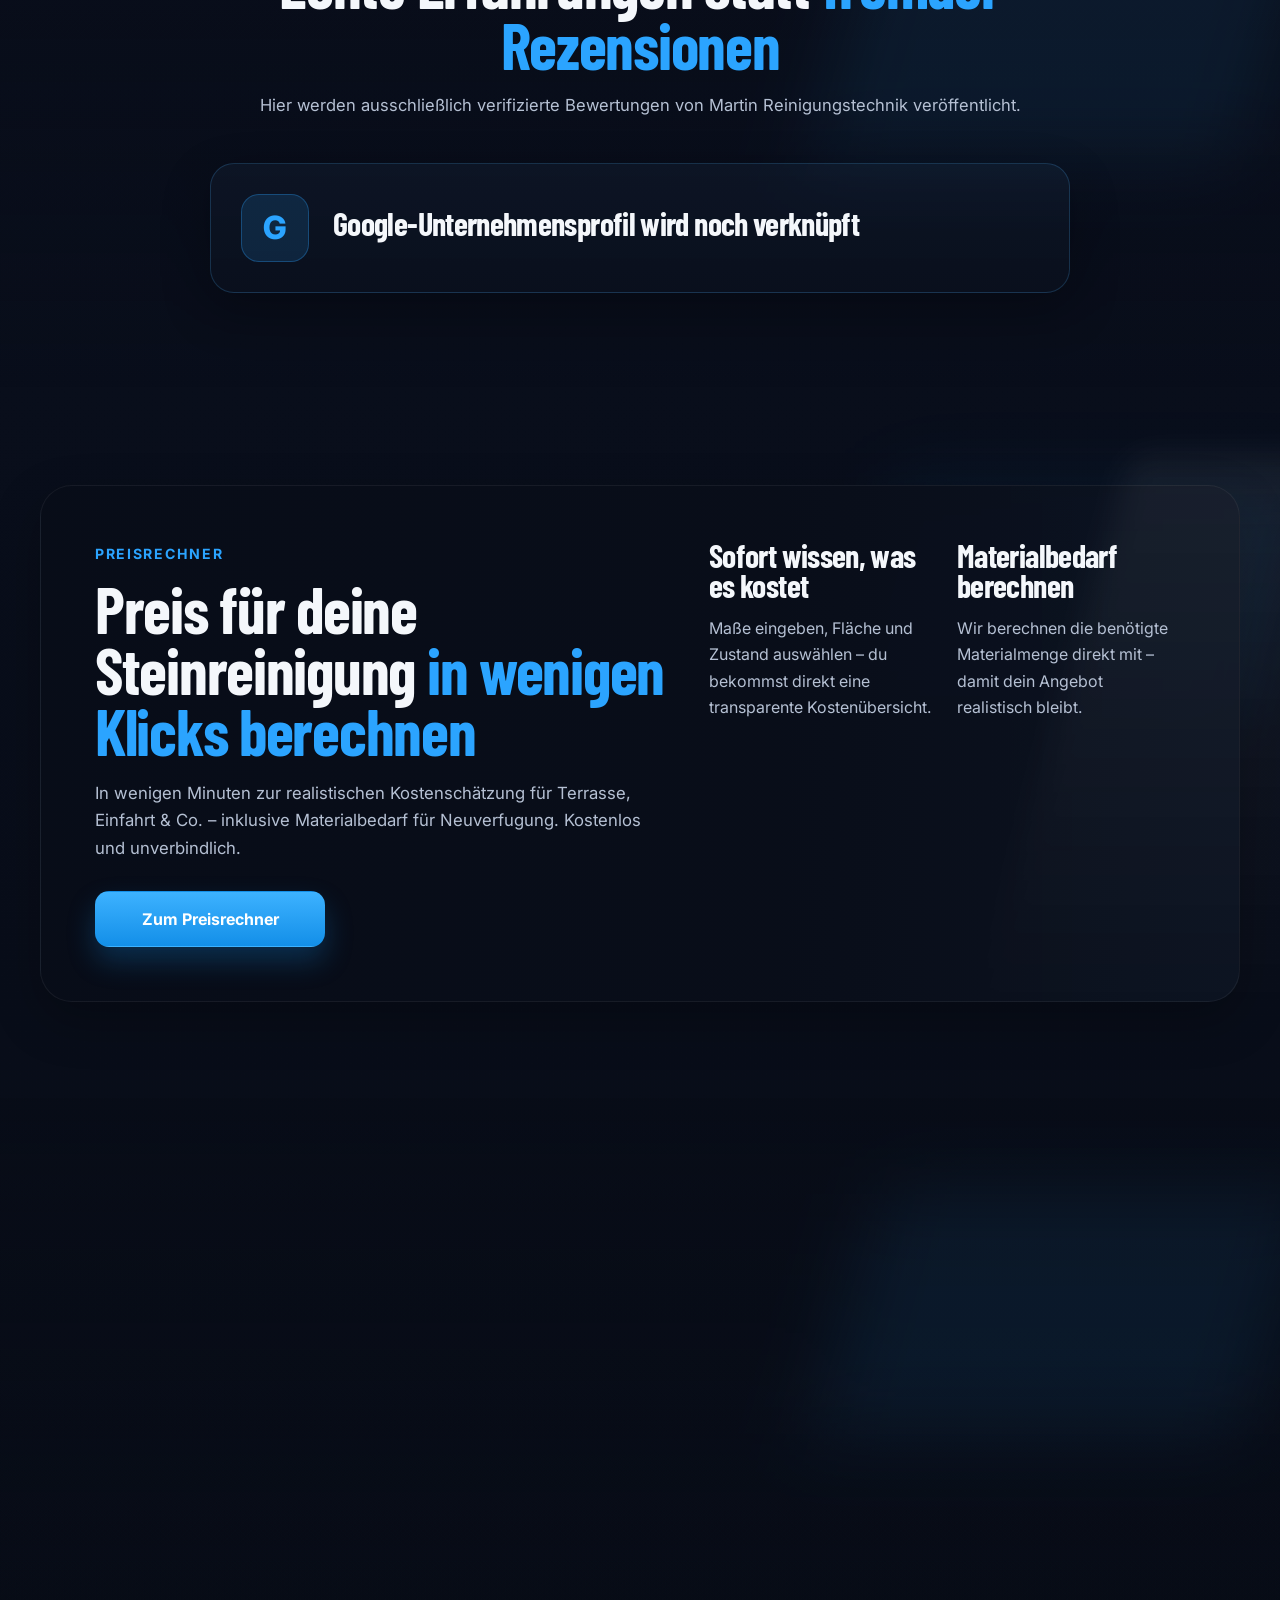
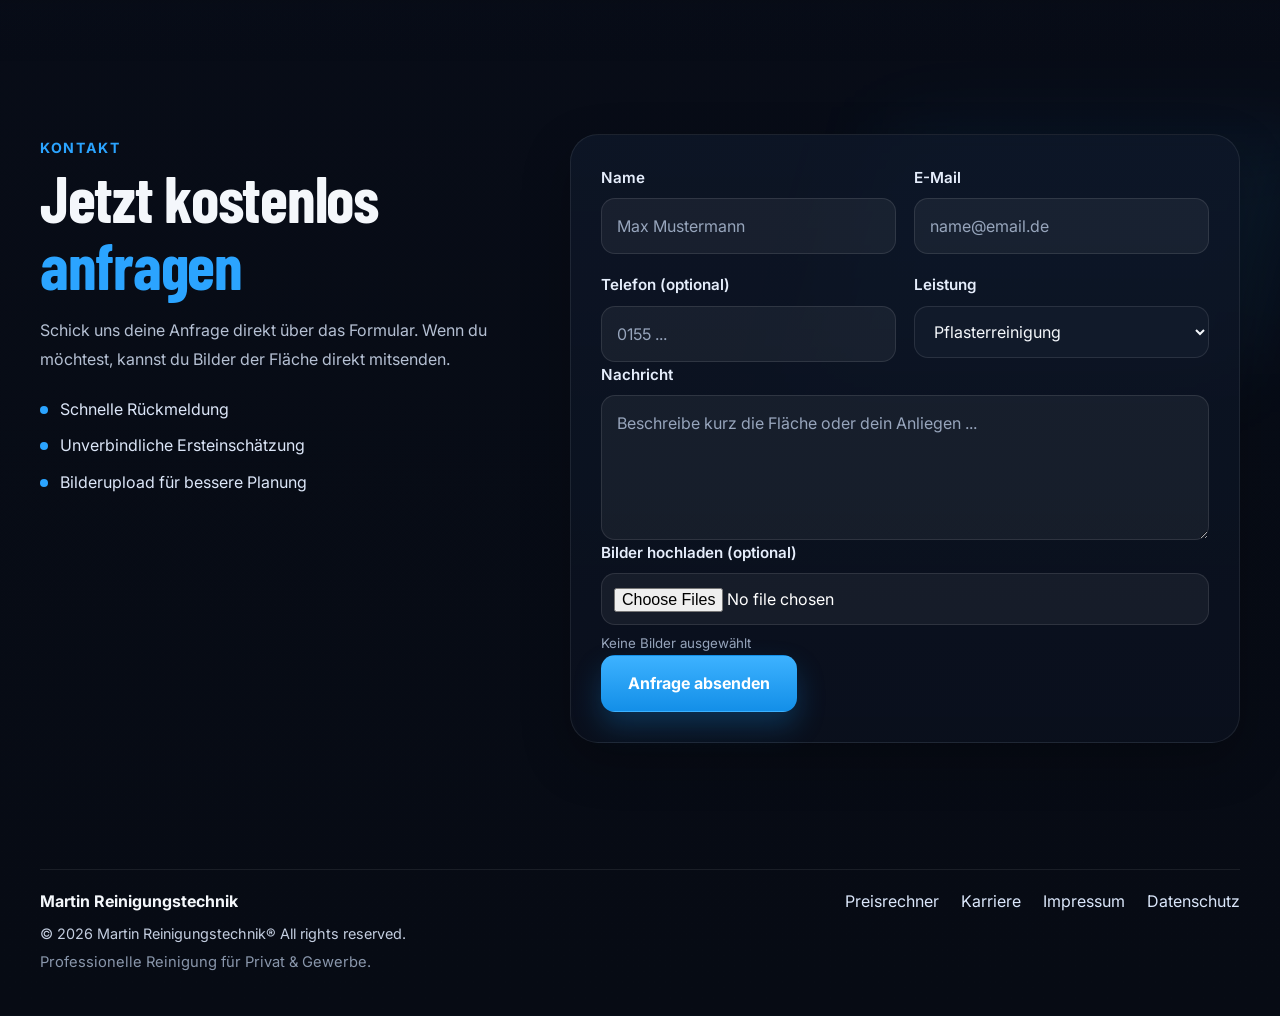
==== commit eb7e22e6: "Finalize website and fix price calculator" ====
--- a/index.html
+++ b/index.html
@@ -25,6 +25,7 @@
         <a href="#leistungen">Leistungen</a>
         <a href="#bewertungen">Bewertungen</a>
         <a href="/preisrechner/index.html">Preisrechner</a>
+        <a href="/karriere/index.html">Karriere</a>
         <a href="#kontakt">Kontakt</a>
       </nav>
     </div>
@@ -252,60 +253,15 @@
     <section class="section section--dark reviews" id="bewertungen">
       <div class="container">
         <div class="section-heading">
-          <span class="eyebrow">Kundenstimmen</span>
-          <h2>Wir hinterlassen nicht nur saubere Flächen – <span>sondern bleibenden Eindruck</span></h2>
-          <p>So bewerten Kunden unsere Arbeit.</p>
-        </div>
-
-        <div class="reviews-marquee">
-          <div class="reviews-track">
-            <article class="review-card">
-              <div class="review-card__brand"><span class="google-wordmark" aria-hidden="true">Google</span><span class="review-stars">★★★★★</span></div>
-              <p>„Ich entdeckte die Firma Pflasterlux. Vom ersten Kontakt bis zur Ausführung hochmotiviert, freundlich und professionell. Das Ergebnis ist wirklich beeindruckend.“</p>
-              <div class="review-card__footer"><strong>Uwe Barck</strong><span>Google Rezension</span></div>
-            </article>
-
-            <article class="review-card">
-              <div class="review-card__brand"><span class="google-wordmark" aria-hidden="true">Google</span><span class="review-stars">★★★★★</span></div>
-              <p>„Richtig gute Leistung und ein tolles Team. Von der Auftragsklärung bis zur Durchführung super zufrieden. Das wird bestimmt nicht der letzte Auftrag gewesen sein.“</p>
-              <div class="review-card__footer"><strong>Christian Appel</strong><span>Google Rezension</span></div>
-            </article>
-
-            <article class="review-card">
-              <div class="review-card__brand"><span class="google-wordmark" aria-hidden="true">Google</span><span class="review-stars">★★★★★</span></div>
-              <p>„Super freundlicher Kontakt, tolle Beratung, zuverlässig und klasse Arbeit. Ganz klare Weiterempfehlung – ich freue mich schon auf den Sommer auf der ‚alten neuen‘ Terrasse.“</p>
-              <div class="review-card__footer"><strong>Ch St</strong><span>Google Rezension</span></div>
-            </article>
-
-            <article class="review-card">
-              <div class="review-card__brand"><span class="google-wordmark" aria-hidden="true">Google</span><span class="review-stars">★★★★★</span></div>
-              <p>„Kompetent, pünktlich und sauber gearbeitet. Gerade bei unserer Einfahrt hat man den Unterschied sofort gesehen. Sehr angenehme Zusammenarbeit.“</p>
-              <div class="review-card__footer"><strong>Lokaler Kunde</strong><span>Google Rezension</span></div>
-            </article>
-
-            <article class="review-card" aria-hidden="true">
-              <div class="review-card__brand"><span class="google-wordmark">Google</span><span class="review-stars">★★★★★</span></div>
-              <p>„Ich entdeckte die Firma Pflasterlux. Vom ersten Kontakt bis zur Ausführung hochmotiviert, freundlich und professionell. Das Ergebnis ist wirklich beeindruckend.“</p>
-              <div class="review-card__footer"><strong>Uwe Barck</strong><span>Google Rezension</span></div>
-            </article>
-
-            <article class="review-card" aria-hidden="true">
-              <div class="review-card__brand"><span class="google-wordmark">Google</span><span class="review-stars">★★★★★</span></div>
-              <p>„Richtig gute Leistung und ein tolles Team. Von der Auftragsklärung bis zur Durchführung super zufrieden. Das wird bestimmt nicht der letzte Auftrag gewesen sein.“</p>
-              <div class="review-card__footer"><strong>Christian Appel</strong><span>Google Rezension</span></div>
-            </article>
-
-            <article class="review-card" aria-hidden="true">
-              <div class="review-card__brand"><span class="google-wordmark">Google</span><span class="review-stars">★★★★★</span></div>
-              <p>„Super freundlicher Kontakt, tolle Beratung, zuverlässig und klasse Arbeit. Ganz klare Weiterempfehlung – ich freue mich schon auf den Sommer auf der ‚alten neuen‘ Terrasse.“</p>
-              <div class="review-card__footer"><strong>Ch St</strong><span>Google Rezension</span></div>
-            </article>
-
-            <article class="review-card" aria-hidden="true">
-              <div class="review-card__brand"><span class="google-wordmark">Google</span><span class="review-stars">★★★★★</span></div>
-              <p>„Kompetent, pünktlich und sauber gearbeitet. Gerade bei unserer Einfahrt hat man den Unterschied sofort gesehen. Sehr angenehme Zusammenarbeit.“</p>
-              <div class="review-card__footer"><strong>Lokaler Kunde</strong><span>Google Rezension</span></div>
-            </article>
+          <span class="eyebrow">Google Bewertungen</span>
+          <h2>Echte Erfahrungen statt <span>fremder Rezensionen</span></h2>
+          <p>Hier werden ausschließlich verifizierte Bewertungen von Martin Reinigungstechnik veröffentlicht.</p>
+        </div>
+
+        <div class="reviews-empty-state">
+          <div class="reviews-empty-state__icon">G</div>
+          <div>
+            <h3>Google-Unternehmensprofil wird noch verknüpft</h3>
           </div>
         </div>
       </div>
@@ -388,23 +344,27 @@
           </ul>
         </div>
 
-        <form id="contactForm" class="contact-form">
+        <form id="contactForm" class="contact-form" action="https://formsubmit.co/info@martin-reinigungstechnik.com" method="POST" enctype="multipart/form-data">
+          <input type="hidden" name="_subject" value="Neue Anfrage über martin-reinigungstechnik.com">
+          <input type="hidden" name="_template" value="table">
+          <input type="hidden" name="_next" value="https://www.martin-reinigungstechnik.com/?sent=1#kontakt">
+          <input type="text" name="_honey" class="form-honeypot" tabindex="-1" autocomplete="off" aria-hidden="true">
           <div class="form-grid">
             <div class="form-field">
               <label for="cfName">Name</label>
-              <input type="text" placeholder="Max Mustermann" id="cfName" required>
+              <input type="text" placeholder="Max Mustermann" id="cfName" name="Name" required>
             </div>
             <div class="form-field">
               <label for="cfEmail">E-Mail</label>
-              <input type="email" placeholder="name@email.de" id="cfEmail" required>
+              <input type="email" placeholder="name@email.de" id="cfEmail" name="email" required>
             </div>
             <div class="form-field">
               <label for="cfPhone">Telefon (optional)</label>
-              <input type="tel" placeholder="0155 ..." id="cfPhone">
+              <input type="tel" placeholder="0155 ..." id="cfPhone" name="Telefon">
             </div>
             <div class="form-field">
               <label for="cfSubject">Leistung</label>
-              <select id="cfSubject">
+              <select id="cfSubject" name="Leistung">
                 <option>Pflasterreinigung</option>
                 <option>Terrassenreinigung</option>
                 <option>Gebäudereinigung</option>
@@ -416,17 +376,17 @@
 
           <div class="form-field form-field--full">
             <label for="cfMessage">Nachricht</label>
-            <textarea placeholder="Beschreibe kurz die Fläche oder dein Anliegen ..." id="cfMessage" required></textarea>
+            <textarea placeholder="Beschreibe kurz die Fläche oder dein Anliegen ..." id="cfMessage" name="Nachricht" required></textarea>
           </div>
 
           <div class="form-field form-field--full">
             <label for="cfFiles">Bilder hochladen (optional)</label>
-            <input type="file" id="cfFiles" accept="image/*" multiple>
+            <input type="file" id="cfFiles" name="Bilder" accept="image/*" multiple>
             <small id="cfFilesInfo">Keine Bilder ausgewählt</small>
           </div>
 
-          <button type="button" id="cfSubmit" class="btn btn--primary">Anfrage absenden</button>
-          <div id="cfFeedback" class="form-feedback" hidden>Danke! Deine Nachricht wurde gespeichert. Der Versand kann später mit einem Backend oder Dienst verbunden werden.</div>
+          <button type="submit" id="cfSubmit" class="btn btn--primary">Anfrage absenden</button>
+          <div id="cfFeedback" class="form-feedback" hidden>Danke! Deine Anfrage wurde erfolgreich gesendet.</div>
         </form>
       </div>
     </section>
@@ -441,6 +401,7 @@
       </div>
       <div class="footer__links">
         <a href="/preisrechner/index.html">Preisrechner</a>
+        <a href="/karriere/index.html">Karriere</a>
         <a href="/impressum/index.html">Impressum</a>
         <a href="/datenschutz/index.html">Datenschutz</a>
       </div>
--- a/css/style.css
+++ b/css/style.css
@@ -2011,3 +2011,86 @@
     overflow: hidden;
   }
 }
+
+/* ===== FINALISIERUNG: FORMULARE, REVIEWS UND KARRIERE ===== */
+.form-honeypot {
+  position: absolute !important;
+  left: -9999px !important;
+  width: 1px !important;
+  height: 1px !important;
+  opacity: 0 !important;
+  pointer-events: none !important;
+}
+
+.contact-form button:disabled {
+  cursor: wait;
+  opacity: 0.72;
+  transform: none;
+}
+
+.reviews-empty-state {
+  max-width: 860px;
+  margin: 0 auto;
+  display: grid;
+  grid-template-columns: auto 1fr;
+  gap: 24px;
+  align-items: center;
+  padding: 30px;
+  border-radius: 24px;
+  background: linear-gradient(180deg, rgba(14, 23, 40, 0.82), rgba(10, 16, 29, 0.96));
+  border: 1px solid rgba(74, 180, 255, 0.2);
+  box-shadow: var(--shadow);
+}
+
+.reviews-empty-state__icon {
+  width: 68px;
+  height: 68px;
+  display: grid;
+  place-items: center;
+  border-radius: 18px;
+  background: rgba(43, 164, 255, 0.14);
+  border: 1px solid rgba(43, 164, 255, 0.3);
+  color: var(--accent);
+  font-size: 2rem;
+  font-weight: 800;
+}
+
+.reviews-empty-state h3 {
+  margin-bottom: 10px;
+}
+
+.receipt-empty {
+  display: grid;
+  gap: 4px;
+  padding: 20px;
+  border-radius: 14px;
+  background: #f5f7fa;
+  border: 1px dashed #cbd2dc;
+  color: #1d2839;
+}
+
+.receipt-empty span {
+  color: #6c7584;
+  font-size: 0.9rem;
+}
+
+.career-hero {
+  min-height: 620px;
+  display: flex;
+  align-items: center;
+}
+
+.career-benefits {
+  margin-bottom: 0;
+}
+
+@media (max-width: 760px) {
+  .reviews-empty-state {
+    grid-template-columns: 1fr;
+    padding: 24px;
+  }
+
+  .career-hero {
+    min-height: auto;
+  }
+}
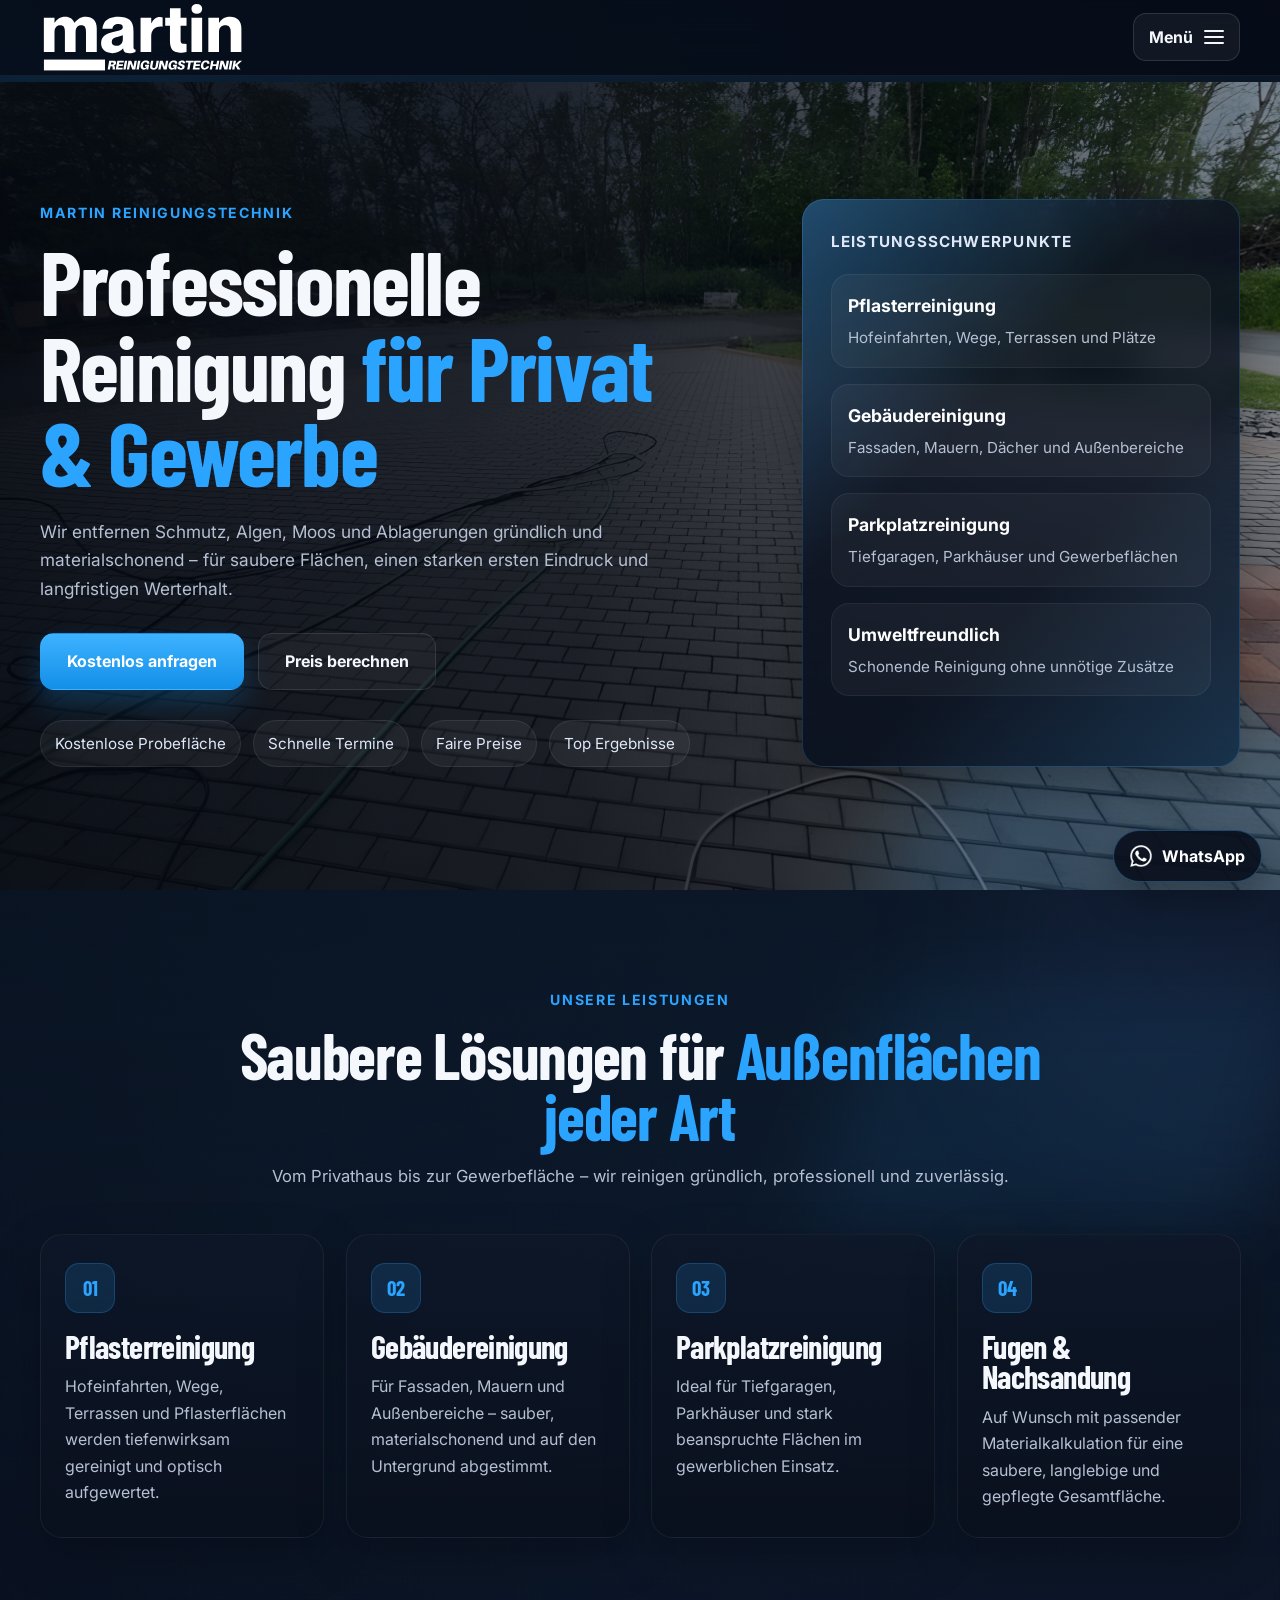
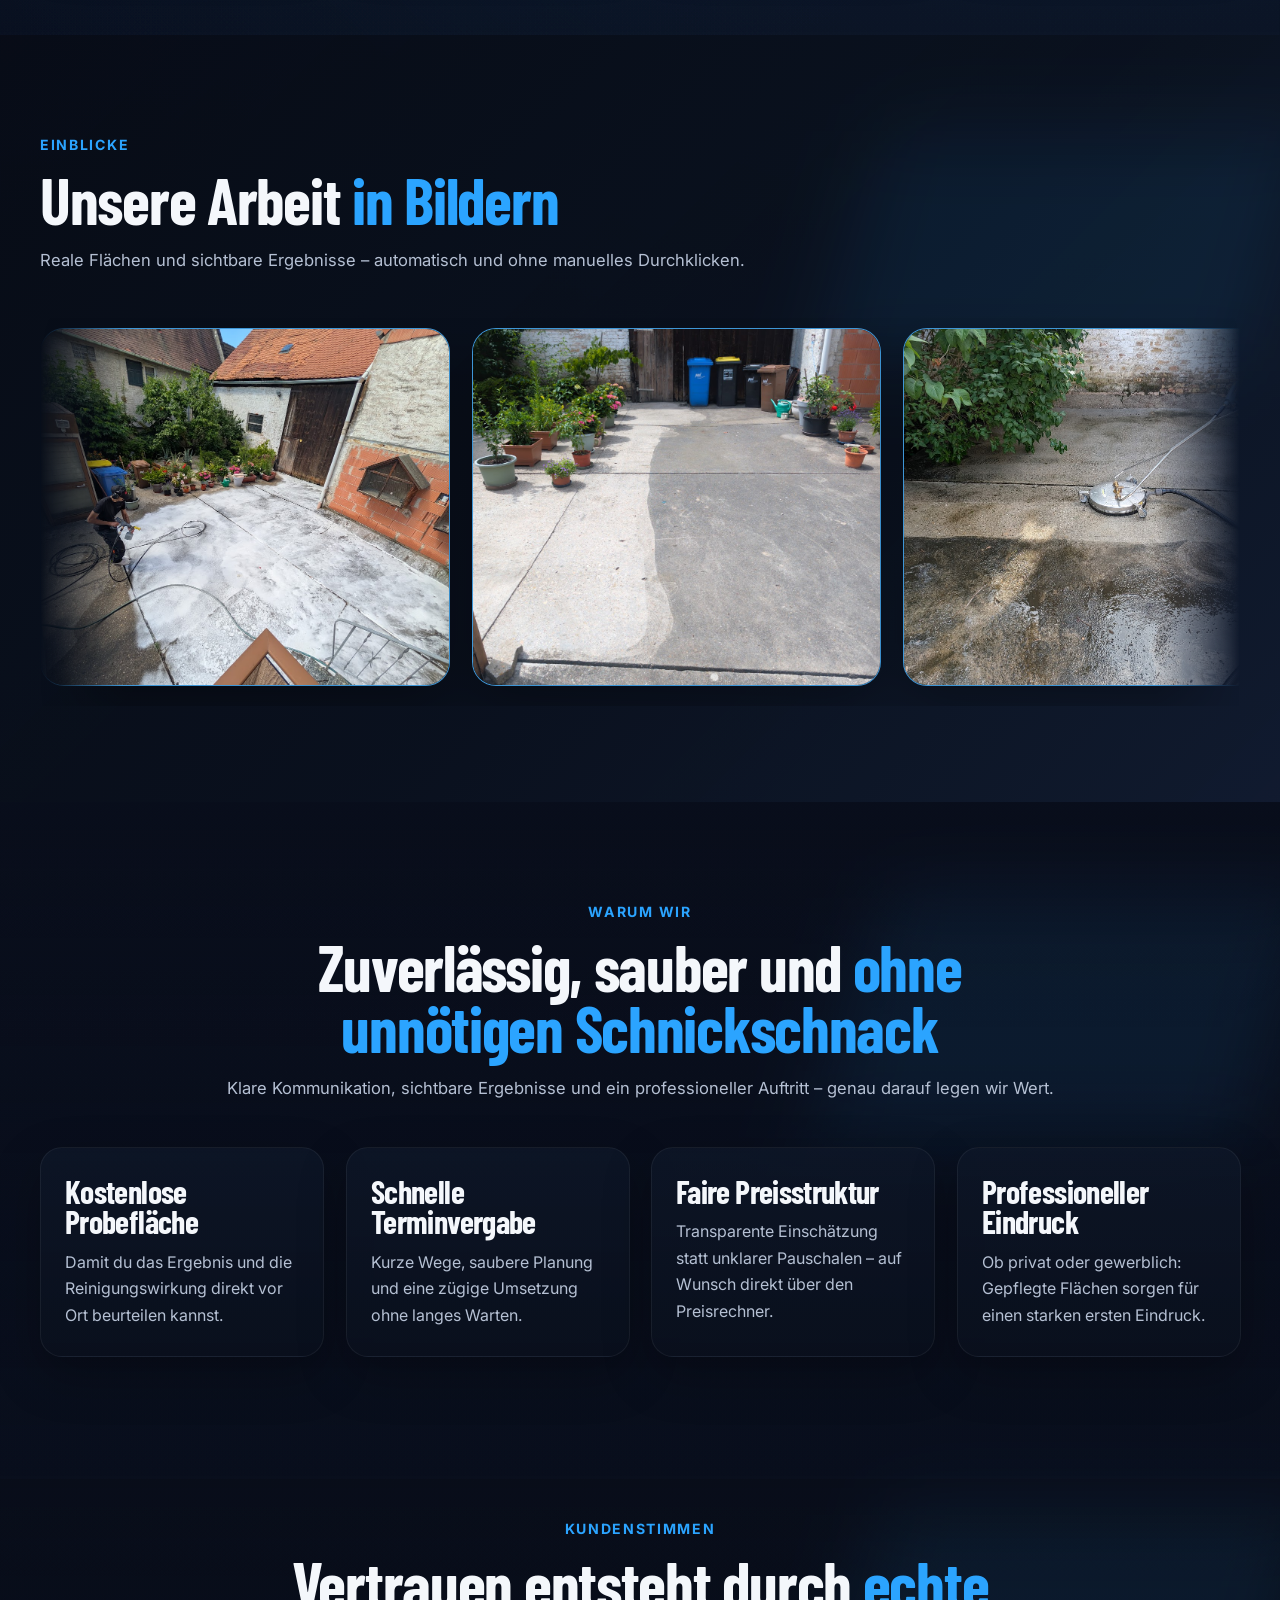
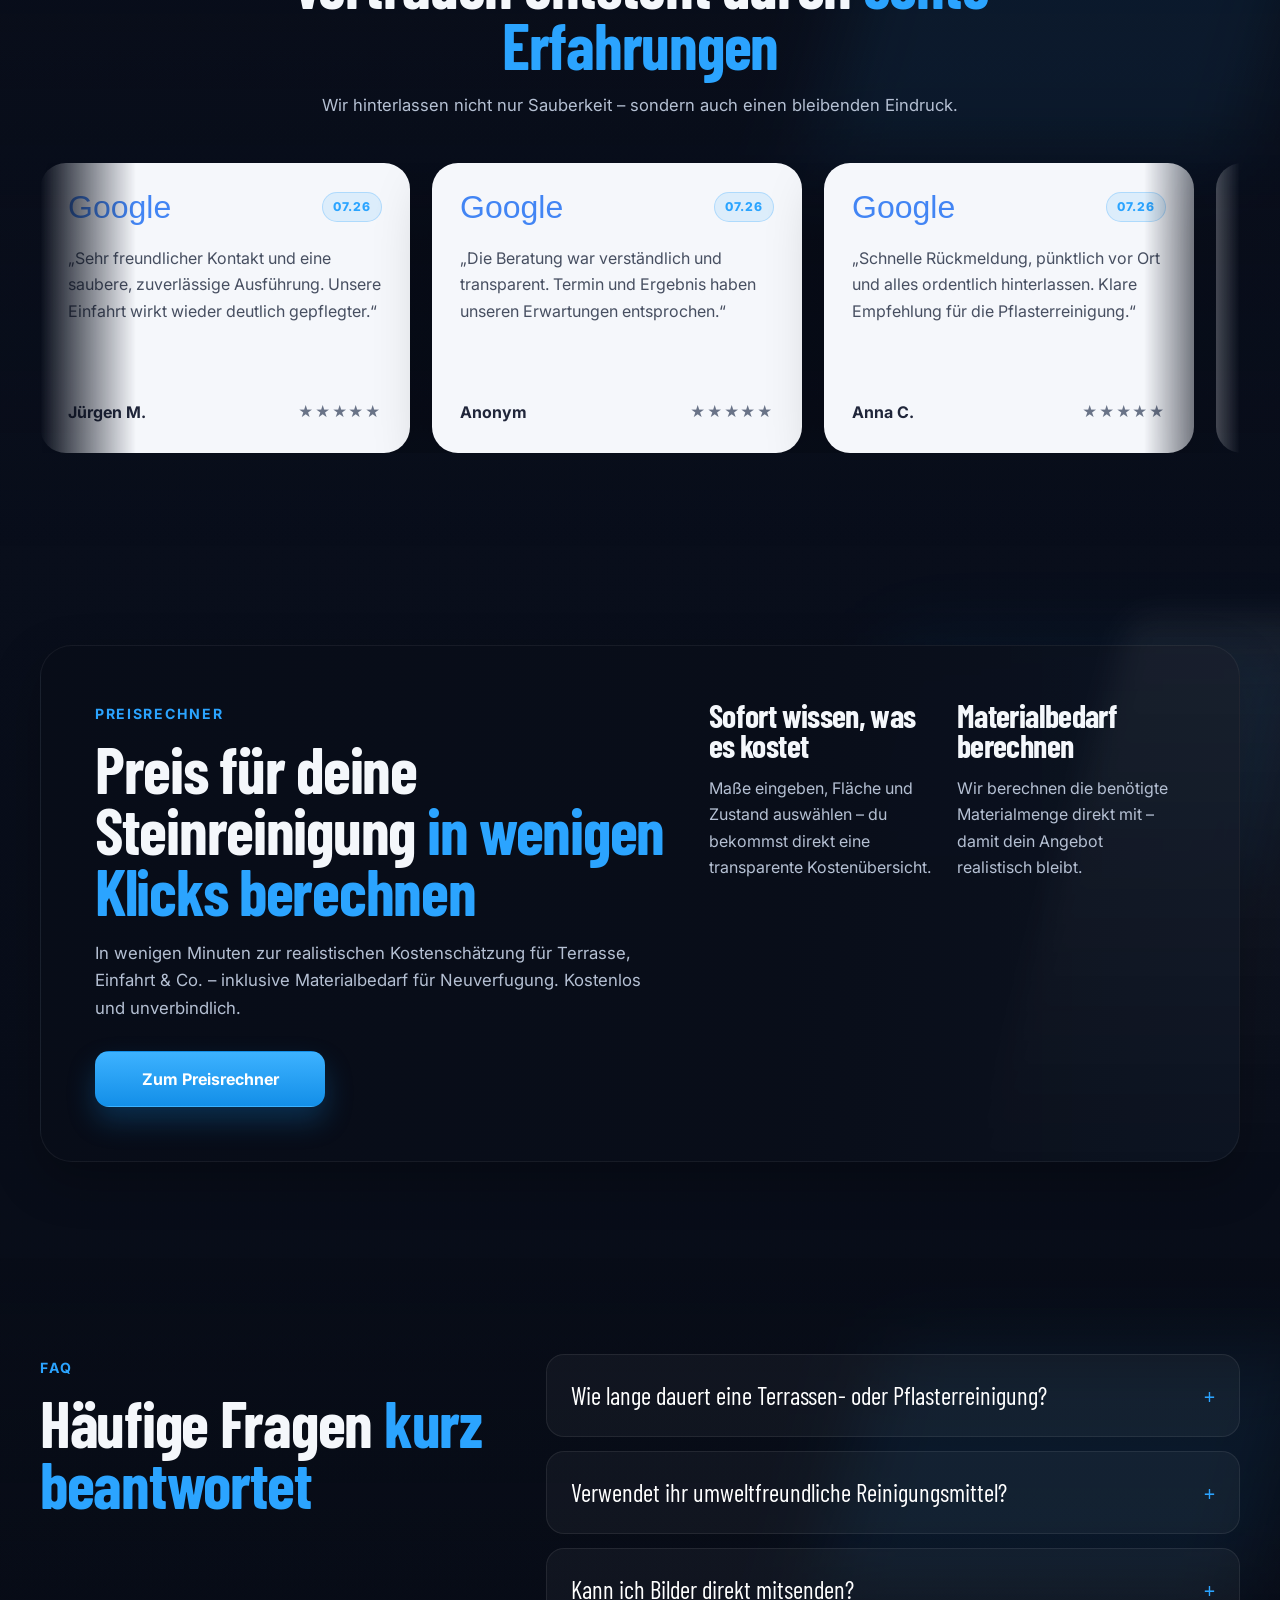
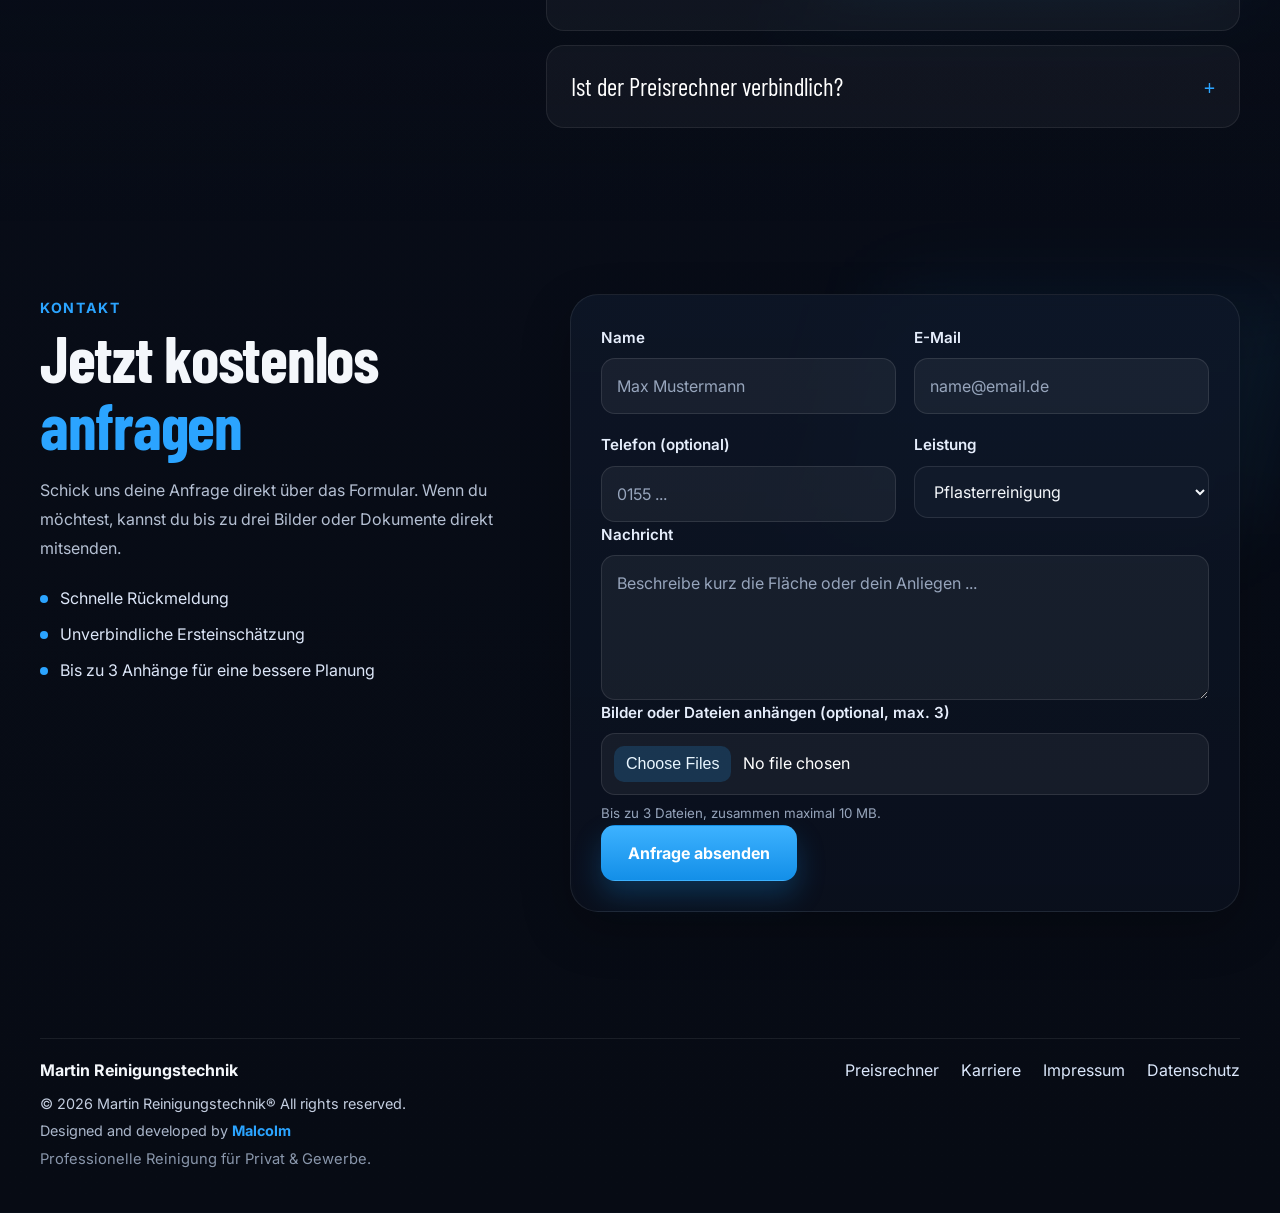
==== commit 7d64e4b6: "Finalized and fixed remaining bugs" ====
--- a/index.html
+++ b/index.html
@@ -21,13 +21,25 @@
       <a href="/" class="logo" aria-label="Martin Reinigungstechnik Startseite">
         <img src="/assets/icons/Reinigungstechnik-logo.svg" alt="Martin Reinigungstechnik Logo">
       </a>
-      <nav class="nav">
+      <div class="topbar__actions">
+
+        <button class="menu-toggle" type="button" aria-expanded="false" aria-controls="site-navigation">
+
+          <span class="menu-toggle__label">Menü</span>
+
+          <span class="menu-toggle__icon" aria-hidden="true"><span></span><span></span><span></span></span>
+
+        </button>
+
+        <nav class="nav" id="site-navigation" aria-label="Hauptnavigation">
         <a href="#leistungen">Leistungen</a>
         <a href="#bewertungen">Bewertungen</a>
         <a href="/preisrechner/index.html">Preisrechner</a>
         <a href="/karriere/index.html">Karriere</a>
         <a href="#kontakt">Kontakt</a>
       </nav>
+
+      </div>
     </div>
   </div>
 
@@ -253,15 +265,48 @@
     <section class="section section--dark reviews" id="bewertungen">
       <div class="container">
         <div class="section-heading">
-          <span class="eyebrow">Google Bewertungen</span>
-          <h2>Echte Erfahrungen statt <span>fremder Rezensionen</span></h2>
-          <p>Hier werden ausschließlich verifizierte Bewertungen von Martin Reinigungstechnik veröffentlicht.</p>
-        </div>
-
-        <div class="reviews-empty-state">
-          <div class="reviews-empty-state__icon">G</div>
-          <div>
-            <h3>Google-Unternehmensprofil wird noch verknüpft</h3>
+          <span class="eyebrow">Kundenstimmen</span>
+          <h2>Vertrauen entsteht durch <span>echte Erfahrungen</span></h2>
+          <p>Wir hinterlassen nicht nur Sauberkeit – sondern auch einen bleibenden Eindruck.</p>
+        </div>
+
+        <div class="reviews-marquee" aria-label="Vorschau des späteren Bewertungsbereichs">
+          <div class="reviews-track">
+            <article class="review-card">
+              <div class="review-card__brand"><span class="google-wordmark">Google</span><span class="review-card__badge">07.26</span></div>
+              <p>„Sehr freundlicher Kontakt und eine saubere, zuverlässige Ausführung. Unsere Einfahrt wirkt wieder deutlich gepflegter.“</p>
+              <div class="review-card__footer"><strong>Jürgen M.</strong><span class="review-stars">★★★★★</span></div>
+            </article>
+
+            <article class="review-card">
+              <div class="review-card__brand"><span class="google-wordmark">Google</span><span class="review-card__badge">07.26</span></div>
+              <p>„Die Beratung war verständlich und transparent. Termin und Ergebnis haben unseren Erwartungen entsprochen.“</p>
+              <div class="review-card__footer"><strong>Anonym</strong><span class="review-stars">★★★★★</span></div>
+            </article>
+
+            <article class="review-card">
+              <div class="review-card__brand"><span class="google-wordmark">Google</span><span class="review-card__badge">07.26</span></div>
+              <p>„Schnelle Rückmeldung, pünktlich vor Ort und alles ordentlich hinterlassen. Klare Empfehlung für die Pflasterreinigung.“</p>
+              <div class="review-card__footer"><strong>Anna C.</strong><span class="review-stars">★★★★★</span></div>
+            </article>
+
+            <article class="review-card">
+              <div class="review-card__brand"><span class="google-wordmark">Google</span><span class="review-card__badge">07.26</span></div>
+              <p>„Der Unterschied auf unserer Terrasse ist sofort sichtbar. Besonders positiv war die unkomplizierte Abstimmung.“</p>
+              <div class="review-card__footer"><strong>Leonard G.</strong><span class="review-stars">★★★★★</span></div>
+            </article>
+
+            <article class="review-card">
+              <div class="review-card__brand"><span class="google-wordmark">Google</span><span class="review-card__badge">07.26</span></div>
+              <p>„Faire Einschätzung, nachvollziehbarer Preis und ein sehr gutes Endergebnis. Wir würden den Service erneut buchen.“</p>
+              <div class="review-card__footer"><strong>Anonym</strong><span class="review-stars">★★★★★</span></div>
+            </article>
+
+            <article class="review-card">
+              <div class="review-card__brand"><span class="google-wordmark">Google</span><span class="review-card__badge">07.26</span></div>
+              <p>„Professioneller Ablauf vom ersten Kontakt bis zur fertigen Fläche. Die Arbeit wurde sorgfältig und zügig ausgeführt.“</p>
+              <div class="review-card__footer"><strong>Christian W.</strong><span class="review-stars">★★★★★</span></div>
+            </article>
           </div>
         </div>
       </div>
@@ -318,7 +363,7 @@
           <div class="faq-item">
             <button class="faq-question" type="button">Kann ich Bilder direkt mitsenden?</button>
             <div class="faq-answer">
-              <p>Ja, über das Kontaktformular kannst du jetzt Bilder der zu reinigenden Fläche hochladen. Das erleichtert die erste Einschätzung deutlich.</p>
+              <p>Ja, über das Kontaktformular kannst du bis zu drei Bilder oder Dokumente anhängen. Das erleichtert die erste Einschätzung deutlich.</p>
             </div>
           </div>
           <div class="faq-item">
@@ -336,11 +381,11 @@
         <div class="contact-copy">
           <span class="eyebrow">Kontakt</span>
           <h2>Jetzt kostenlos <span>anfragen</span></h2>
-          <p>Schick uns deine Anfrage direkt über das Formular. Wenn du möchtest, kannst du Bilder der Fläche direkt mitsenden.</p>
+          <p>Schick uns deine Anfrage direkt über das Formular. Wenn du möchtest, kannst du bis zu drei Bilder oder Dokumente direkt mitsenden.</p>
           <ul class="contact-points">
             <li>Schnelle Rückmeldung</li>
             <li>Unverbindliche Ersteinschätzung</li>
-            <li>Bilderupload für bessere Planung</li>
+            <li>Bis zu 3 Anhänge für eine bessere Planung</li>
           </ul>
         </div>
 
@@ -380,9 +425,9 @@
           </div>
 
           <div class="form-field form-field--full">
-            <label for="cfFiles">Bilder hochladen (optional)</label>
-            <input type="file" id="cfFiles" name="Bilder" accept="image/*" multiple>
-            <small id="cfFilesInfo">Keine Bilder ausgewählt</small>
+            <label for="cfFiles">Bilder oder Dateien anhängen (optional, max. 3)</label>
+            <input type="file" id="cfFiles" name="Anhaenge" accept="image/*,.pdf,.doc,.docx" multiple data-max-files="3">
+            <small id="cfFilesInfo">Bis zu 3 Dateien, zusammen maximal 10 MB.</small>
           </div>
 
           <button type="submit" id="cfSubmit" class="btn btn--primary">Anfrage absenden</button>
@@ -397,6 +442,7 @@
       <div class="footer__brand">
         <strong>Martin Reinigungstechnik</strong>
         <p class="footer__copyright">© 2026 Martin Reinigungstechnik® All rights reserved.</p>
+        <p class="footer__credit">Designed and developed by <a href="https://www.linkedin.com/in/dennis-martin-1b48523a5/" target="_blank" rel="noopener noreferrer">Malcolm</a></p>
         <p class="footer__tagline">Professionelle Reinigung für Privat &amp; Gewerbe.</p>
       </div>
       <div class="footer__links">
--- a/css/style.css
+++ b/css/style.css
@@ -2094,3 +2094,233 @@
     min-height: auto;
   }
 }
+
+
+/* ===== KOMPAKTES AUSKLAPPMENÜ ===== */
+.topbar__inner {
+  position: relative;
+  min-height: 72px;
+}
+
+.logo img {
+  width: min(205px, 28vw);
+  min-width: 170px;
+}
+
+.topbar__actions {
+  position: relative;
+  margin-left: auto;
+}
+
+.menu-toggle {
+  min-height: 44px;
+  display: inline-flex;
+  align-items: center;
+  gap: 11px;
+  padding: 10px 15px;
+  border: 1px solid rgba(255, 255, 255, 0.12);
+  border-radius: 13px;
+  background: rgba(255, 255, 255, 0.05);
+  color: var(--text);
+  cursor: pointer;
+  transition: background 0.2s ease, border-color 0.2s ease, transform 0.2s ease;
+}
+
+.menu-toggle:hover,
+.menu-toggle.is-open {
+  background: rgba(43, 164, 255, 0.12);
+  border-color: rgba(43, 164, 255, 0.36);
+}
+
+.menu-toggle__label {
+  font-weight: 700;
+}
+
+.menu-toggle__icon {
+  width: 20px;
+  display: grid;
+  gap: 4px;
+}
+
+.menu-toggle__icon span {
+  width: 100%;
+  height: 2px;
+  display: block;
+  border-radius: 999px;
+  background: currentColor;
+  transition: transform 0.2s ease, opacity 0.2s ease;
+}
+
+.menu-toggle.is-open .menu-toggle__icon span:nth-child(1) {
+  transform: translateY(6px) rotate(45deg);
+}
+
+.menu-toggle.is-open .menu-toggle__icon span:nth-child(2) {
+  opacity: 0;
+}
+
+.menu-toggle.is-open .menu-toggle__icon span:nth-child(3) {
+  transform: translateY(-6px) rotate(-45deg);
+}
+
+.nav {
+  position: absolute;
+  top: calc(100% + 12px);
+  right: 0;
+  min-width: 260px;
+  display: grid;
+  gap: 4px;
+  padding: 12px;
+  border: 1px solid rgba(255, 255, 255, 0.1);
+  border-radius: 18px;
+  background: rgba(8, 14, 26, 0.97);
+  box-shadow: 0 22px 48px rgba(0, 0, 0, 0.36);
+  backdrop-filter: blur(18px);
+  -webkit-backdrop-filter: blur(18px);
+  opacity: 0;
+  visibility: hidden;
+  transform: translateY(-8px) scale(0.98);
+  transform-origin: top right;
+  pointer-events: none;
+  transition: opacity 0.18s ease, visibility 0.18s ease, transform 0.18s ease;
+}
+
+.nav.is-open {
+  opacity: 1;
+  visibility: visible;
+  transform: translateY(0) scale(1);
+  pointer-events: auto;
+}
+
+.nav a {
+  display: block;
+  padding: 11px 13px;
+  border-radius: 11px;
+  color: var(--text-soft);
+}
+
+.nav a:hover {
+  background: rgba(43, 164, 255, 0.1);
+  color: var(--text);
+}
+
+/* ===== BEWERTUNGS-VORSCHAU ===== */
+.reviews-demo-note {
+  width: min(760px, 100%);
+  margin: -16px auto 30px;
+  display: flex;
+  align-items: center;
+  justify-content: center;
+  flex-wrap: wrap;
+  gap: 8px 12px;
+  text-align: center;
+  color: var(--text-soft);
+  font-size: 0.92rem;
+}
+
+.reviews-demo-note strong,
+.review-card__badge {
+  display: inline-flex;
+  align-items: center;
+  min-height: 28px;
+  padding: 4px 10px;
+  border-radius: 999px;
+  background: rgba(43, 164, 255, 0.12);
+  border: 1px solid rgba(43, 164, 255, 0.26);
+  color: var(--accent);
+  font-size: 0.76rem;
+  font-weight: 800;
+  letter-spacing: 0.08em;
+  text-transform: uppercase;
+}
+
+.review-card {
+  display: flex;
+  flex-direction: column;
+}
+
+.review-card__footer {
+  margin-top: auto;
+}
+
+.review-card__footer .review-stars {
+  font-size: 0.92rem;
+}
+
+/* ===== FOOTER CREDIT ===== */
+.footer__credit {
+  color: #aab6ca;
+  font-size: 0.9rem;
+}
+
+.footer__credit a {
+  color: var(--accent);
+  font-weight: 700;
+}
+
+.footer__credit a:hover {
+  color: #76c7ff;
+}
+
+/* ===== DATEIANHÄNGE & MENGENRABATT ===== */
+.form-field input[type="file"]::file-selector-button {
+  margin-right: 12px;
+  padding: 9px 12px;
+  border: 0;
+  border-radius: 10px;
+  background: rgba(43, 164, 255, 0.18);
+  color: #e9f6ff;
+  cursor: pointer;
+}
+
+.receipt-line--discount {
+  color: #276b22;
+}
+
+.receipt-line--discount strong {
+  color: #276b22;
+}
+
+@media (max-width: 760px) {
+  body {
+    padding-top: 68px;
+  }
+
+  .topbar__inner {
+    min-height: 68px;
+    padding: 8px 0;
+    flex-direction: row;
+    align-items: center;
+    gap: 14px;
+  }
+
+  .logo img {
+    width: min(165px, 52vw);
+    min-width: 0;
+  }
+
+  .topbar__actions {
+    margin-left: auto;
+  }
+
+  .menu-toggle {
+    min-height: 42px;
+    padding: 9px 12px;
+  }
+
+  .menu-toggle__label {
+    font-size: 0.9rem;
+  }
+
+  .nav {
+    top: calc(100% + 9px);
+    right: 0;
+    width: min(310px, calc(100vw - 40px));
+    min-width: 0;
+  }
+
+  .reviews-demo-note {
+    justify-content: flex-start;
+    text-align: left;
+  }
+}
